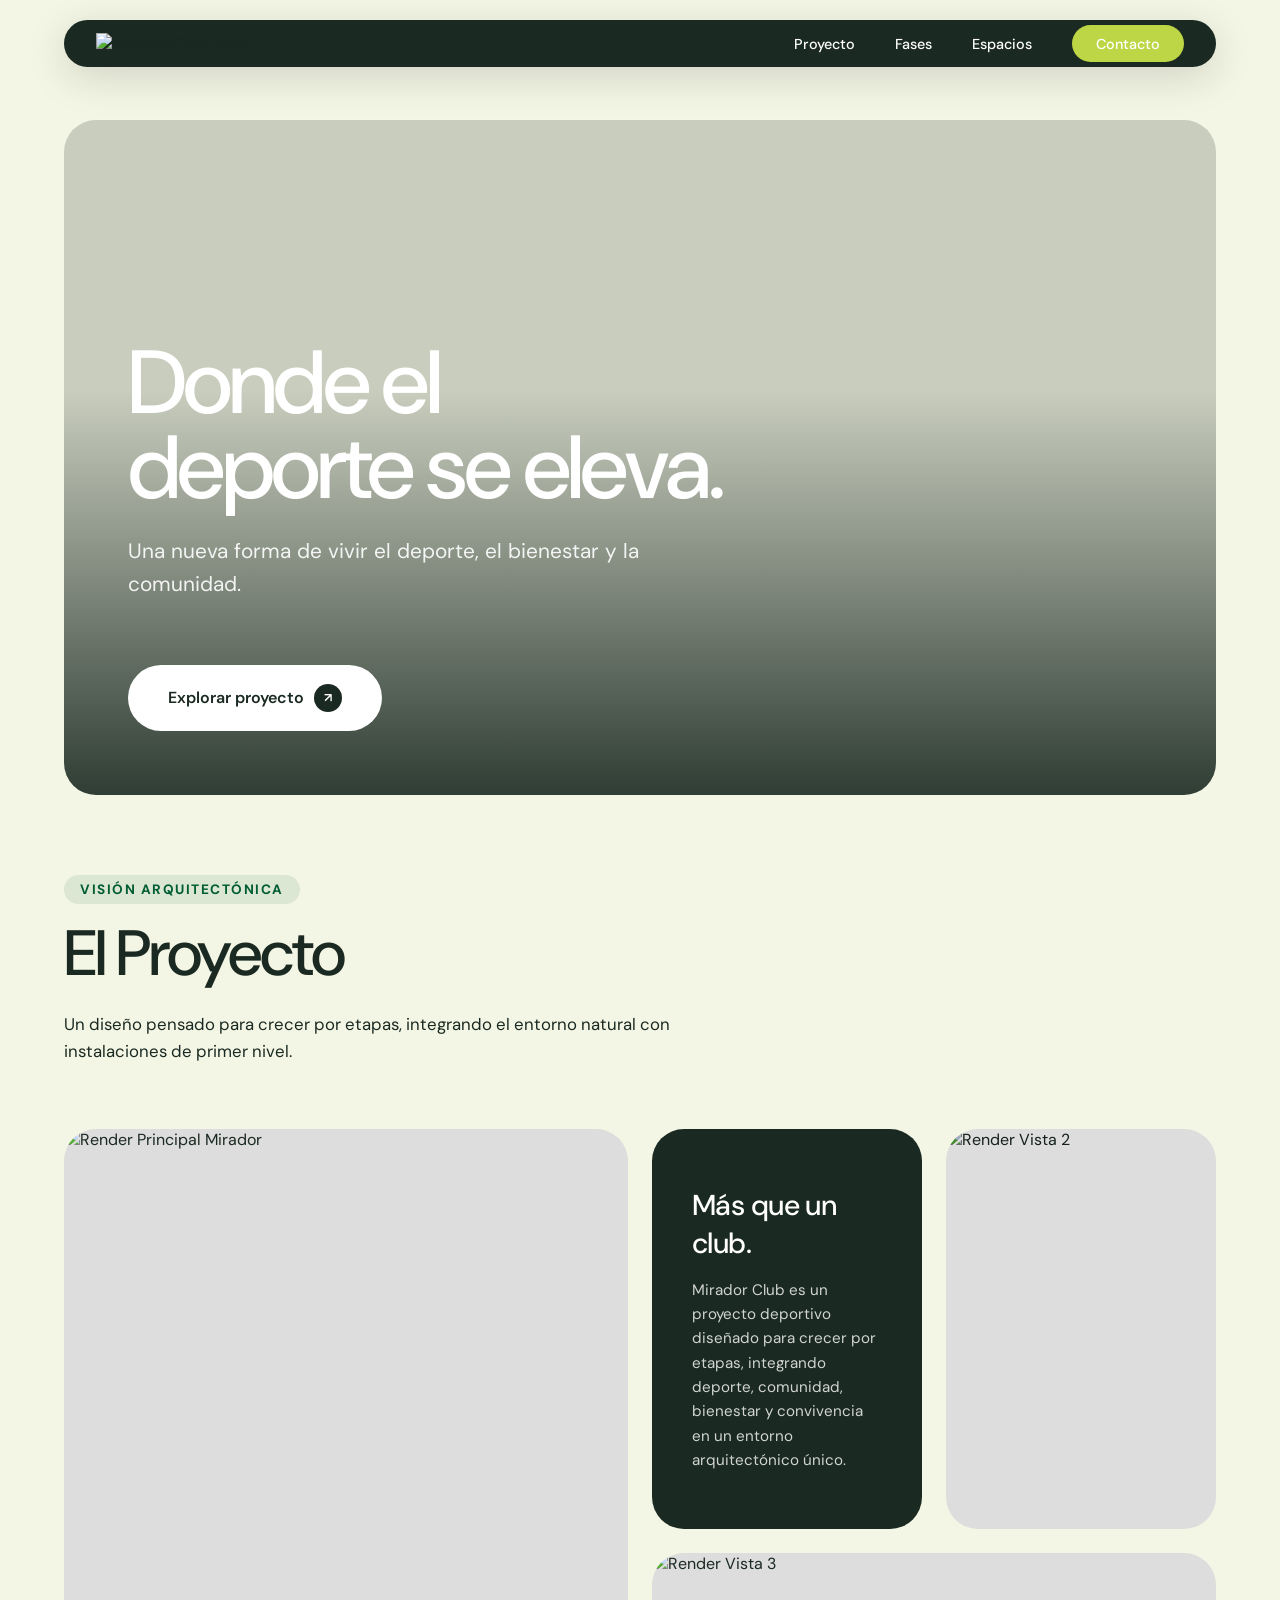
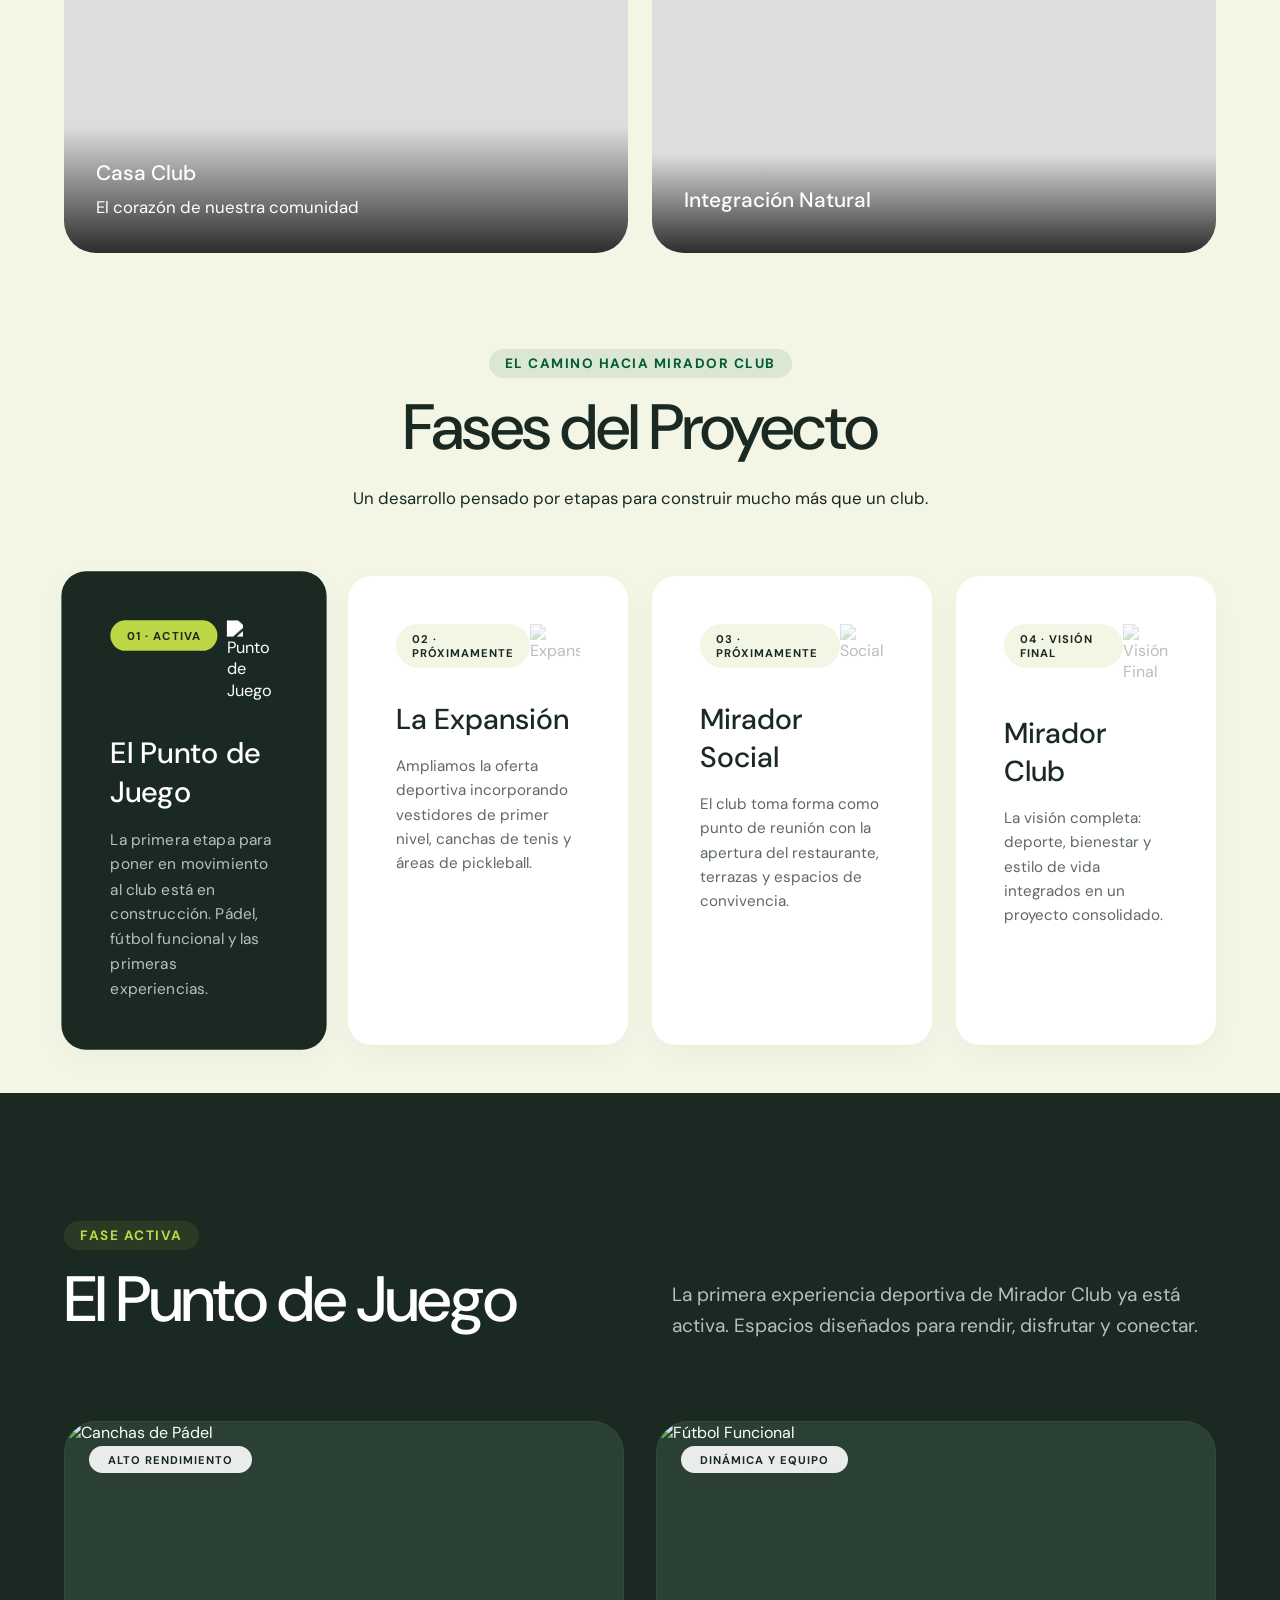
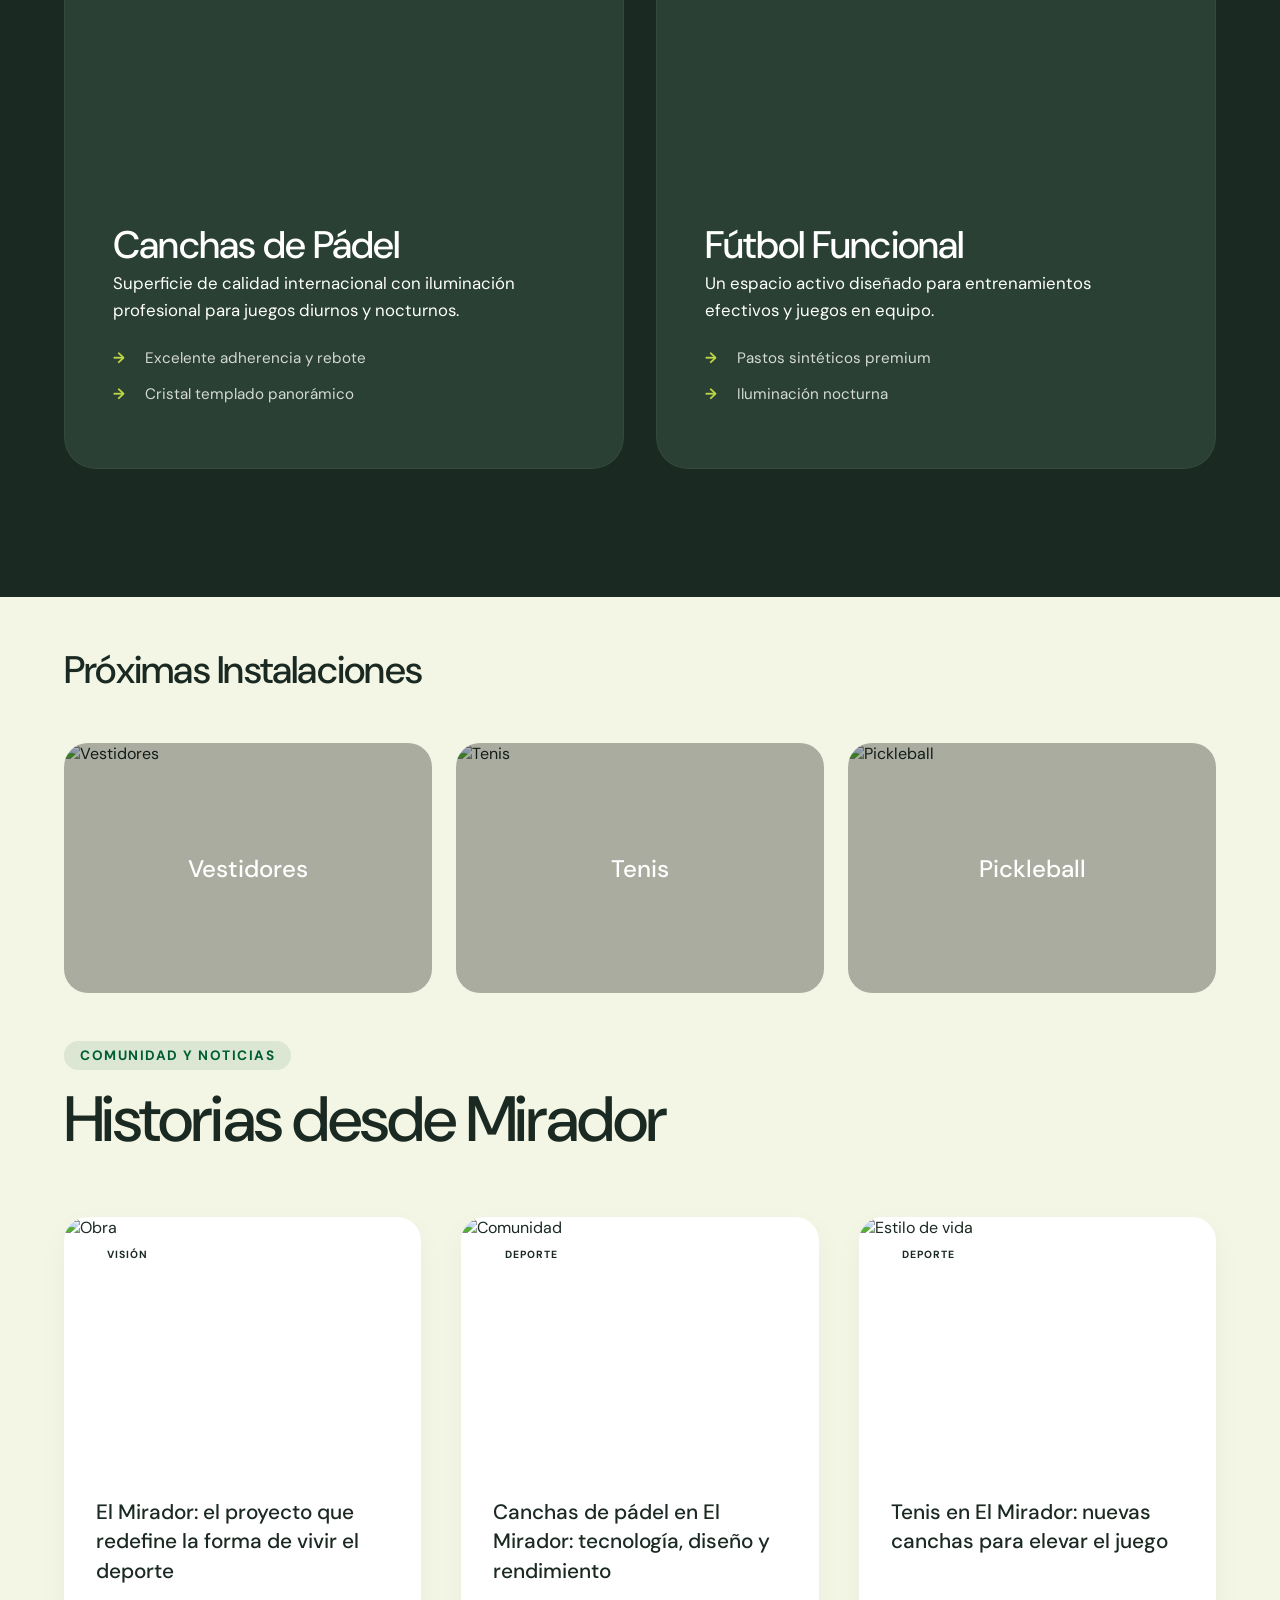
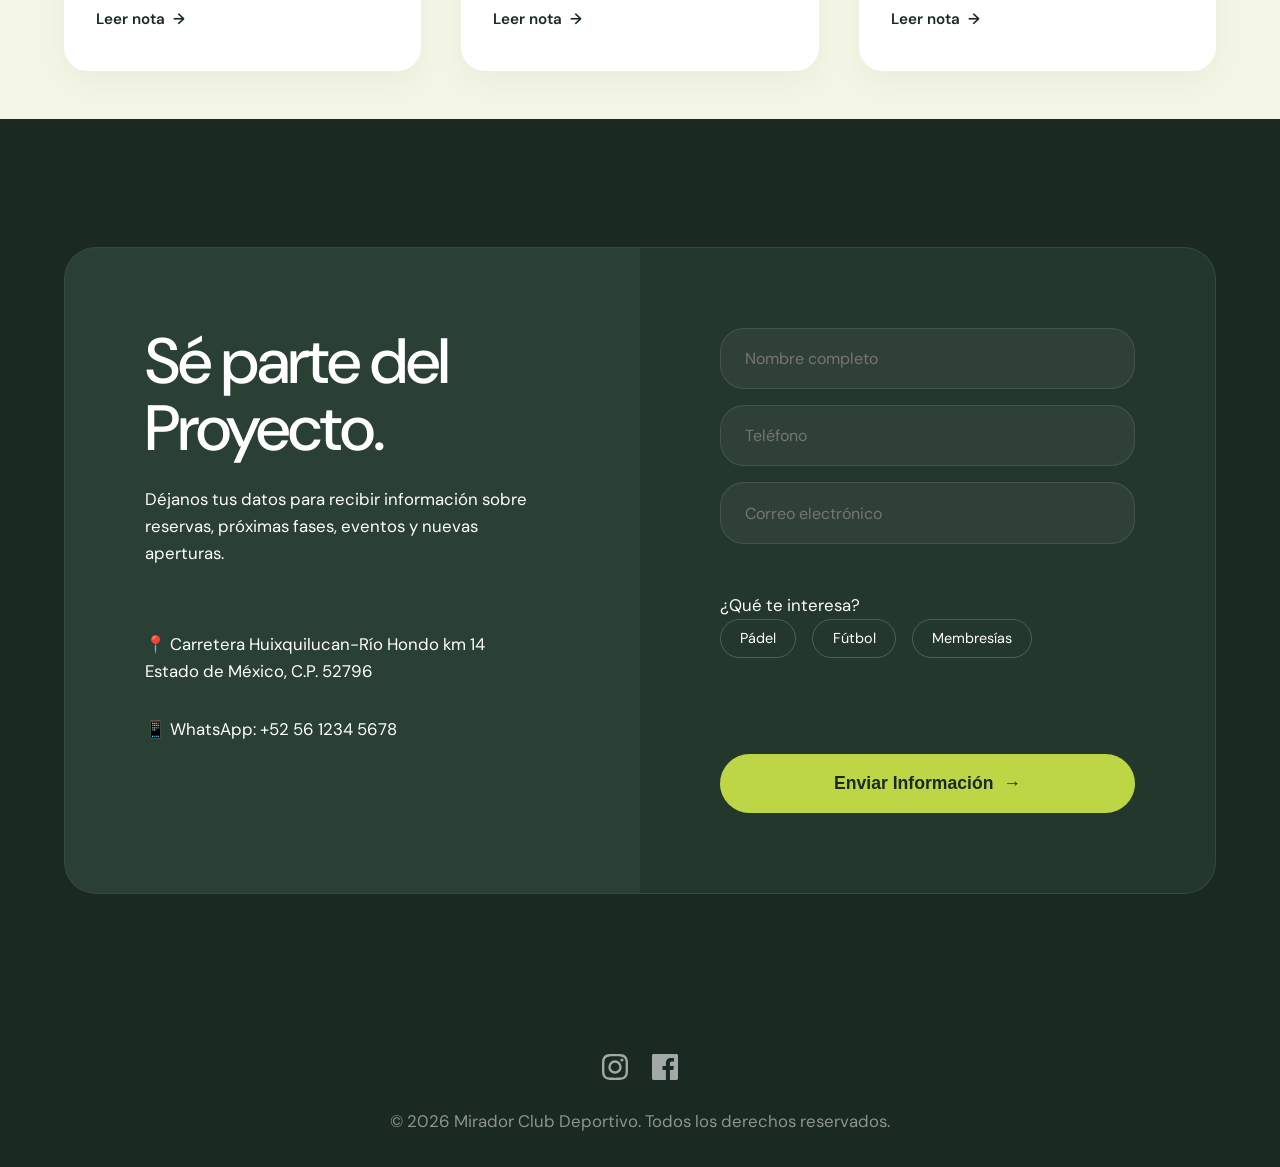
==== index.html @ bc89615e "Add files via upload" ====
<!DOCTYPE html>
<html lang="es">
<head>
    <meta charset="UTF-8">
    <meta name="viewport" content="width=device-width, initial-scale=1.0">
    <title>Mirador Club | Donde el deporte se eleva</title>
    <link rel="preconnect" href="https://fonts.googleapis.com">
    <link rel="preconnect" href="https://fonts.gstatic.com" crossorigin>
    <link href="https://fonts.googleapis.com/css2?family=DM+Sans:opsz,wght@9..40,300;9..40,400;9..40,500;9..40,700&display=swap" rel="stylesheet">
    <link rel="stylesheet" href="style.css">
    
    <style>
        .footer-socials a:hover { color: var(--musgo) !important; opacity: 1 !important; }
    </style>
</head>
<body>

<!-- Navegación Flotante Estilo Píldora -->
    <nav id="navbar" class="floating-nav">
        <div class="nav-container">
            <div class="logo">
                <a href="index.html"><img src="assets/logo-mirador.-.png" alt="Mirador Club Logo"></a>
            </div>
            
            <!-- Botón Hamburguesa (Nuevo) -->
            <button class="hamburger" id="hamburger-menu" aria-label="Abrir menú">
                <span></span>
                <span></span>
                <span></span>
            </button>
            
            <ul class="nav-links" id="nav-links-menu">
                <li><a href="#el-proyecto">Proyecto</a></li>
                <li><a href="#timeline">Fases</a></li>
                <li><a href="#fase-uno">Espacios</a></li>
                <li><a href="#contacto" class="btn-nav">Contacto</a></li>
            </ul>
        </div>
    </nav>

    <!-- Hero Boxed -->
    <header class="hero-boxed" id="home">
        <div class="hero-inner reveal">
            <div class="hero-bg"></div>
            <div class="hero-content">
                <div class="hero-text">
                    <h1>Donde el<br>deporte se eleva.</h1>
                    <p>Una nueva forma de vivir el deporte, el bienestar y la comunidad.</p>
                    <a href="#el-proyecto" class="btn btn-pill-white mt-2">Explorar proyecto <span class="arrow">↗</span></a>
                </div>
            </div>
        </div>
    </header>

    <!-- El Proyecto (Bento Grid) -->
    <section id="el-proyecto" class="section-light bento-section">
        <div class="container reveal">
            <div class="section-header">
                <span class="eyebrow">Visión Arquitectónica</span>
                <h2>El Proyecto</h2>
                <p>Un diseño pensado para crecer por etapas, integrando el entorno natural con instalaciones de primer nivel.</p>
            </div>
            
            <div class="bento-grid-renders">
                <div class="bento-item render-large">
                    <img src="assets/banner-mirador-club-proyecto.png" alt="Render Principal Mirador">
                    <div class="bento-overlay">
                        <h4>Casa Club</h4>
                        <p>El corazón de nuestra comunidad</p>
                    </div>
                </div>
                <div class="bento-item render-small bg-obsidiana">
                    <div class="bento-text-only">
                        <h3>Más que un club.</h3>
                        <p>Mirador Club es un proyecto deportivo diseñado para crecer por etapas, integrando deporte, comunidad, bienestar y convivencia en un entorno arquitectónico único.</p>
                    </div>
                </div>
                <div class="bento-item render-small">
                    <img src="assets/4.png" alt="Render Vista 2" style="filter: brightness(0.8);">
                </div>
                <div class="bento-item render-wide">
                    <img src="assets/13.png" alt="Render Vista 3">
                    <div class="bento-overlay">
                        <h4>Integración Natural</h4>
                    </div>
                </div>
            </div>
        </div>
    </section>

    <!-- Atributos -->
    <!--section id="intro" class="section-dark bento-features">
        <div class="container reveal">
            <div class="features-bento-grid">
                <div class="feature-box">
                    <div class="icon-wrap"><img src="assets/deporte-icon-mirador.png" alt="Deporte"></div>
                    <div>
                        <h4>Deporte</h4>
                        <p>Espacios para entrenar, competir y disfrutar al máximo.</p>
                    </div>
                </div>
                <div class="feature-box bg-musgo">
                    <div class="icon-wrap"><img src="assets/comunidad-icon-mirador.png" alt="Comunidad"></div>
                    <div>
                        <h4 style="color: var(--obsidiana);">Comunidad</h4>
                        <p style="color: var(--follaje);">Un lugar para conectar, compartir y crecer juntos.</p>
                    </div>
                </div>
                <div class="feature-box">
                    <div class="icon-wrap"><img src="assets/wellness-icon-mirador.png" alt="Bienestar"></div>
                    <div>
                        <h4>Bienestar</h4>
                        <p>Ambientes que promueven el equilibrio cuerpo y mente.</p>
                    </div>
                </div>
            </div>
        </div>
    </section-->

    <!-- Fases del Proyecto (Timeline) -->
    <section id="timeline" class="section-light">
        <div class="container reveal">
            <div class="section-header text-center" style="margin: 0 auto 4rem;">
                <span class="eyebrow">El Camino hacia Mirador Club</span>
                <h2>Fases del Proyecto</h2>
                <p>Un desarrollo pensado por etapas para construir mucho más que un club.</p>
            </div>

            <div class="modern-timeline">
                <div class="timeline-card active">
                    <div class="card-header">
                        <span class="tag active-tag">01 · ACTIVA</span>
                        <img src="assets/punto-de-juego-icon.png" class="icon-timeline" alt="Punto de Juego">
                    </div>
                    <h4>El Punto de Juego</h4>
                    <p>La primera etapa para poner en movimiento al club está en construcción. Pádel, fútbol funcional y las primeras experiencias.</p>
                </div>
                
                <div class="timeline-card">
                    <div class="card-header">
                        <span class="tag">02 · PRÓXIMAMENTE</span>
                        <img src="assets/expansion-icon.png" class="icon-timeline" alt="Expansión">
                    </div>
                    <h4>La Expansión</h4>
                    <p>Ampliamos la oferta deportiva incorporando vestidores de primer nivel, canchas de tenis y áreas de pickleball.</p>
                </div>

                <div class="timeline-card">
                    <div class="card-header">
                        <span class="tag">03 · PRÓXIMAMENTE</span>
                        <img src="assets/social-icon.png" class="icon-timeline" alt="Social">
                    </div>
                    <h4>Mirador Social</h4>
                    <p>El club toma forma como punto de reunión con la apertura del restaurante, terrazas y espacios de convivencia.</p>
                </div>
                
                <div class="timeline-card">
                    <div class="card-header">
                        <span class="tag">04 · VISIÓN FINAL</span>
                        <img src="assets/mirador-icon.png" class="icon-timeline" alt="Visión Final">
                    </div>
                    <h4>Mirador Club</h4>
                    <p>La visión completa: deporte, bienestar y estilo de vida integrados en un proyecto consolidado.</p>
                </div>
            </div>
        </div>
    </section>

    <!-- Fase Uno -->
    <section id="fase-uno" class="section-dark spaces-section">
        <div class="container reveal">
            <div class="section-header split-header">
                <div>
                    <span class="eyebrow text-musgo">Fase Activa</span>
                    <h2>El Punto de Juego</h2>
                </div>
                <p class="header-desc">La primera experiencia deportiva de Mirador Club ya está activa. Espacios diseñados para rendir, disfrutar y conectar.</p>
            </div>

            <div class="bento-spaces-grid">
                <div class="space-card">
                    <div class="space-img">
                        <span class="pill-badge">ALTO RENDIMIENTO</span>
                        <img src="assets/padel-foto.png" alt="Canchas de Pádel">
                    </div>
                    <div class="space-content">
                        <h3>Canchas de Pádel</h3>
                        <p>Superficie de calidad internacional con iluminación profesional para juegos diurnos y nocturnos.</p>
                        <ul class="modern-list">
                            <li>Excelente adherencia y rebote</li>
                            <li>Cristal templado panorámico</li>
                        </ul>
                    </div>
                </div>

                <div class="space-card">
                    <div class="space-img">
                        <span class="pill-badge">DINÁMICA Y EQUIPO</span>
                        <img src="assets/futbol-foto.png" alt="Fútbol Funcional">
                    </div>
                    <div class="space-content">
                        <h3>Fútbol Funcional</h3>
                        <p>Un espacio activo diseñado para entrenamientos efectivos y juegos en equipo.</p>
                        <ul class="modern-list">
                            <li>Pastos sintéticos premium</li>
                            <li>Iluminación nocturna</li>
                        </ul>
                    </div>
                </div>
            </div>
        </div>
    </section>

    <!-- Lo que viene -->
    <section class="section-light upcoming-modern">
        <div class="container reveal">
            <h3 class="mb-4">Próximas Instalaciones</h3>
            <div class="upcoming-grid">
                <div class="upcoming-item">
                    <img src="assets/vestidores-mirador.png" alt="Vestidores">
                    <div class="upcoming-label">Vestidores</div>
                </div>
                <div class="upcoming-item">
                    <img src="assets/tenis-mirador.png" alt="Tenis">
                    <div class="upcoming-label">Tenis</div>
                </div>
                <div class="upcoming-item">
                    <img src="assets/pickleball-mirador.png" alt="Pickleball">
                    <div class="upcoming-label">Pickleball</div>
                </div>
            </div>
        </div>
    </section>
    
    <!-- Blog Moderno -->
    <section id="blog" class="section-light" style="padding-top: 0;">
        <div class="container reveal">
            <div class="section-header">
                <span class="eyebrow">Comunidad y Noticias</span>
                <h2>Historias desde Mirador</h2>
            </div>
            
            <div class="modern-blog-grid">
                <article class="blog-card-modern">
                    <div class="blog-img-wrap">
                        <span class="blog-pill">Visión</span>
                        <img src="assets/mirador-video-wrap.png" alt="Obra">
                    </div>
                    <div class="blog-content-modern">
                        <h4>El Mirador: el proyecto que redefine la forma de vivir el deporte</h4>
                        <a href="articulo-proyecto.html" class="btn-link-modern">Leer nota <span class="arrow">→</span></a>
                    </div>
                </article>
                
                <article class="blog-card-modern">
                    <div class="blog-img-wrap">
                        <span class="blog-pill">Deporte</span>
                        <img src="assets/mirador-articulo-padel.png" alt="Comunidad">
                    </div>
                    <div class="blog-content-modern">
                        <h4>Canchas de pádel en El Mirador: tecnología, diseño y rendimiento</h4>
                        <a href="articulo-padel.html" class="btn-link-modern">Leer nota <span class="arrow">→</span></a>
                    </div>
                </article>
                
                <article class="blog-card-modern">
                    <div class="blog-img-wrap">
                        <span class="blog-pill">Deporte</span>
                        <img src="assets/mirador-articulo-tenis.png" alt="Estilo de vida">
                    </div>
                    <div class="blog-content-modern">
                        <h4>Tenis en El Mirador: nuevas canchas para elevar el juego</h4>
                        <a href="articulo-tenis.html" class="btn-link-modern">Leer nota <span class="arrow">→</span></a>
                    </div>
                </article>
            </div>
        </div>
    </section>

    <!-- Contacto con Formulario PHP -->
    <section id="contacto" class="section-dark">
        <div class="container reveal">
            <div class="contact-bento">
                <div class="contact-info">
                    <h2>Sé parte del<br>Proyecto.</h2>
                    <p>Déjanos tus datos para recibir información sobre reservas, próximas fases, eventos y nuevas aperturas.</p>
                    <div class="contact-details mt-4">
                        <p>📍 Carretera Huixquilucan-Río Hondo km 14<br>Estado de México, C.P. 52796</p>
                        <p class="mt-2">📱 WhatsApp: +52 56 1234 5678</p>
                    </div>
                </div>
                <div class="contact-form-wrap">
                    <!-- ATENCIÓN: El formulario ahora apunta por AJAX, pero tiene los tags 'name' -->
                    <form id="leadForm" class="modern-form">
                        <input type="text" name="nombre" placeholder="Nombre completo" required>
                        <input type="tel" name="telefono" placeholder="Teléfono" required>
                        <input type="email" name="correo" placeholder="Correo electrónico" required>
                        
                        <p class="form-label mt-2">¿Qué te interesa?</p>
                        <div class="checkbox-group-modern">
                            <label class="custom-check">
                                <input type="checkbox" name="intereses[]" value="Pádel">
                                <span>Pádel</span>
                            </label>
                            <label class="custom-check">
                                <input type="checkbox" name="intereses[]" value="Fútbol">
                                <span>Fútbol</span>
                            </label>
                            <label class="custom-check">
                                <input type="checkbox" name="intereses[]" value="Membresías">
                                <span>Membresías</span>
                            </label>
                        </div>
                        
                        <button type="submit" class="btn-pill-musgo mt-4">Enviar Información <span class="arrow">→</span></button>
                    </form>
                </div>
            </div>
        </div>
    </section>

    <!-- Footer con Redes Sociales -->
    <footer class="modern-footer">
        <div class="footer-socials" style="margin-bottom: 1.5rem; display: flex; justify-content: center; gap: 1.5rem;">
            <!-- Instagram -->
            <a href="https://www.instagram.com/miradorclub/" target="_blank" style="color: rgba(255,255,255,0.6); transition: all 0.3s;">
                <svg width="26" height="26" fill="currentColor" viewBox="0 0 24 24"><path d="M12 2.163c3.204 0 3.584.012 4.85.07 3.252.148 4.771 1.691 4.919 4.919.058 1.265.069 1.645.069 4.849 0 3.205-.012 3.584-.069 4.849-.149 3.225-1.664 4.771-4.919 4.919-1.266.058-1.644.07-4.85.07-3.204 0-3.584-.012-4.849-.07-3.26-.149-4.771-1.699-4.919-4.92-.058-1.265-.07-1.644-.07-4.849 0-3.204.013-3.583.07-4.849.149-3.227 1.664-4.771 4.919-4.919 1.266-.057 1.645-.069 4.849-.069zM12 0C8.741 0 8.333.014 7.053.072 2.695.272.273 2.69.073 7.052.014 8.333 0 8.741 0 12c0 3.259.014 3.668.072 4.948.2 4.358 2.618 6.78 6.98 6.98C8.333 23.986 8.741 24 12 24c3.259 0 3.668-.014 4.948-.072 4.354-.2 6.782-2.618 6.979-6.98.059-1.28.073-1.689.073-4.948 0-3.259-.014-3.667-.072-4.947-.196-4.354-2.617-6.78-6.979-6.98C15.668.014 15.259 0 12 0zm0 5.838a6.162 6.162 0 100 12.324 6.162 6.162 0 000-12.324zM12 16a4 4 0 110-8 4 4 0 010 8zm6.406-11.845a1.44 1.44 0 100 2.881 1.44 1.44 0 000-2.881z"/></svg>
            </a>
            <!-- Facebook -->
            <a href="https://www.facebook.com/miradorclubmx" target="_blank" style="color: rgba(255,255,255,0.6); transition: all 0.3s;">
                <svg width="26" height="26" fill="currentColor" viewBox="0 0 24 24"><path d="M22.675 0H1.325C.593 0 0 .593 0 1.325v21.351C0 23.407.593 24 1.325 24H12.82v-9.294H9.692v-3.622h3.128V8.413c0-3.1 1.893-4.788 4.659-4.788 1.325 0 2.463.099 2.795.143v3.24l-1.918.001c-1.504 0-1.795.715-1.795 1.763v2.313h3.587l-.467 3.622h-3.12V24h6.116c.73 0 1.323-.593 1.323-1.325V1.325C24 .593 23.407 0 22.675 0z"/></svg>
            </a>
        </div>
        <p>© 2026 Mirador Club Deportivo. Todos los derechos reservados.</p>
    </footer>

    <script src="script.js"></script>
</body>
</html>
---- style.css ----
/* --- Variables de Marca Modernizadas --- */
:root {
    --obsidiana: #1a2921; /* Ligeramente más profundo */
    --obsidiana-light: #2a4034;
    --clorofila: #005D33;
    --follaje: #004b29;
    --musgo: #BDD646;
    --niebla: #F4F6E5;
    --white: #FFFFFF;
    
    --font-main: 'DM Sans', 'freight-sans-pro', sans-serif;
    --transition-slow: all 0.4s cubic-bezier(0.16, 1, 0.3, 1);
    
    /* Radios para el estilo Bento / Apple */
    --radius-lg: 32px;
    --radius-md: 24px;
    --radius-sm: 16px;
    --radius-pill: 100px;
}

* {
    margin: 0; padding: 0; box-sizing: border-box;
}

body {
    font-family: var(--font-main);
    color: var(--obsidiana);
    background-color: var(--niebla);
    -webkit-font-smoothing: antialiased;
    overflow-x: hidden;
}

.container { max-width: 1400px; margin: 0 auto; padding: 0 5%; }

/* --- Tipografía --- */
h1 { font-size: clamp(3rem, 7vw, 6rem); line-height: 0.95; letter-spacing: -0.04em; font-weight: 500; }
h2 { font-size: clamp(2.5rem, 5vw, 4rem); line-height: 1.05; letter-spacing: -0.03em; font-weight: 500; margin-bottom: 1.5rem; }
h3 { font-size: clamp(1.8rem, 3vw, 2.5rem); font-weight: 500; letter-spacing: -0.02em; }
h4 { font-size: 1.3rem; font-weight: 500; margin-bottom: 0.5rem; }
p { line-height: 1.6; font-weight: 400; font-size: 1.05rem; }

a { text-decoration: none; color: inherit; }
.mt-2 { margin-top: 2rem; } .mt-4 { margin-top: 4rem; } .mb-4 { margin-bottom: 3rem; }
.text-center { text-align: center; }

.eyebrow { 
    display: inline-block; font-size: 0.85rem; font-weight: 700; 
    text-transform: uppercase; letter-spacing: 1.5px; 
    color: var(--clorofila); margin-bottom: 1rem;
    background: rgba(0, 93, 51, 0.1); padding: 6px 16px; border-radius: var(--radius-pill);
}
.text-musgo { color: var(--musgo); background: rgba(189, 214, 70, 0.1); }

/* --- Navegación Flotante (Siempre Verde) --- */
.floating-nav {
    position: fixed; 
    top: 20px; 
    left: 0; 
    right: 0; 
    margin: 0 auto; 
    width: 90%; 
    max-width: 1200px; 
    z-index: 1000;
    background: var(--obsidiana); /* Siempre verde oscuro */
    border-radius: var(--radius-pill);
    padding: 0.8rem 2rem;
    box-shadow: 0 10px 40px rgba(0,0,0,0.15);
    transition: padding 0.3s ease;
}

/* Un pequeño toque: se hace ligeramente más delgadito al bajar, pero no cambia colores */
.floating-nav.scrolled {
    padding: 0.6rem 2rem;
}

.nav-container { display: flex; justify-content: space-between; align-items: center; }

/* Logo intacto siempre */
.logo img { 
    width: 140px; 
    filter: none !important; 
}

.nav-links { display: flex; gap: 2.5rem; list-style: none; align-items: center; }

/* Letras siempre blancas */
.nav-links a { 
    font-size: 0.9rem; 
    font-weight: 500; 
    transition: color 0.3s; 
    color: var(--white); 
}
.nav-links a:hover {
    color: var(--musgo);
}

/* Botón siempre verde musgo */
.btn-nav {
    background: var(--musgo) !important; 
    color: var(--obsidiana) !important; 
    padding: 0.6rem 1.5rem; 
    border-radius: var(--radius-pill);
    border: none;
    transition: all 0.3s ease;
}
.btn-nav:hover {
    background: var(--white) !important;
}

/* --- Botón Hamburguesa --- */
.hamburger {
    display: none; cursor: pointer; background: transparent; border: none; z-index: 1001;
}
/* Rayitas siempre blancas */
.hamburger span {
    display: block; width: 25px; height: 3px; margin: 5px auto;
    background-color: var(--white); 
    transition: all 0.3s ease-in-out;
}
.hamburger.active span:nth-child(1) { transform: translateY(8px) rotate(45deg); }
.hamburger.active span:nth-child(2) { opacity: 0; }
.hamburger.active span:nth-child(3) { transform: translateY(-8px) rotate(-45deg); }

/* --- RESPONSIVE HEADER --- */
@media (max-width: 768px) {
    .floating-nav { top: 10px; width: 95%; padding: 0.8rem 1.5rem; }
    .hamburger { display: block; }
    
    /* El Menú Desplegable (Estilo Tarjeta Flotante) */
    .nav-links {
        display: flex !important; 
        position: absolute; 
        top: calc(100% + 15px);
        left: 0;
        width: 100%;
        background-color: var(--obsidiana); 
        border-radius: var(--radius-md);
        flex-direction: column;
        padding: 2rem 0;
        text-align: center;
        box-shadow: 0 15px 40px rgba(0,0,0,0.2);
        
        /* Estado oculto */
        opacity: 0;
        visibility: hidden;
        transform: translateY(-10px);
        transition: all 0.3s ease;
    }
    
    /* Estado visible (Cuando tocas la hamburguesa) */
    .nav-links.active {
        opacity: 1;
        visibility: visible;
        transform: translateY(0);
    }
    
    .nav-links li { margin: 1.2rem 0; }
    .nav-links a { font-size: 1.2rem; color: var(--white); }
    .nav-links .btn-nav { 
        display: inline-block; 
        margin-top: 10px;
    }
}



.nav-container { display: flex; justify-content: space-between; align-items: center; }
.logo img { width: 140px; transition: var(--transition-slow); }
.floating-nav.scrolled .logo img { filter: none; }
.nav-links { display: flex; gap: 2.5rem; list-style: none; align-items: center; }
.nav-links a { font-size: 0.9rem; font-weight: 500; transition: color 0.3s; }
.floating-nav.scrolled .nav-links a { color: var(--white); }
.btn-nav {
    background: var(--obsidiana); color: var(--white) !important;
    padding: 0.6rem 1.5rem; border-radius: var(--radius-pill);
}
.floating-nav.scrolled .btn-nav { background: var(--musgo); color: var(--obsidiana) !important; }

/* --- Hero Boxed (Inspirado en la Ref. de Tenis) --- */
.hero-boxed { padding: 120px 5% 2rem; background-color: var(--niebla); }
.hero-inner {
    position: relative; width: 100%; min-height: 75vh;
    border-radius: var(--radius-lg);
    overflow: hidden; display: flex; align-items: flex-end; padding: 4rem;
}
.hero-bg {
    position: absolute; top: 0; left: 0; width: 100%; height: 100%;
    background: url(assets/banner-mirador-club-proyecto.gif) center/cover;
    z-index: 1; transform: scale(1.05); transition: transform 10s ease-out;
}
.hero-inner:hover .hero-bg { transform: scale(1); }
.hero-inner::after {
    content: ''; position: absolute; inset: 0;
    background: linear-gradient(to top, rgba(26,41,33,0.9) 0%, rgba(26,41,33,0.2) 60%);
    z-index: 2;
}
.hero-content { position: relative; z-index: 3; color: var(--white); max-width: 800px; }
.hero-content p { font-size: 1.3rem; opacity: 0.9; margin: 1.5rem 0 2rem; max-width: 600px; }

/* Botones */
.btn-pill-white {
    display: inline-flex; align-items: center; gap: 10px;
    background: var(--white); color: var(--obsidiana);
    padding: 1.2rem 2.5rem; border-radius: var(--radius-pill);
    font-weight: 600; font-size: 1rem; transition: var(--transition-slow);
}
.btn-pill-white:hover { background: var(--musgo); transform: translateY(-3px); }
.btn-pill-white .arrow { background: var(--obsidiana); color: var(--white); border-radius: 50%; width: 28px; height: 28px; display: inline-flex; align-items: center; justify-content: center; font-size: 0.8rem; }

.btn-pill-musgo {
    display: inline-flex; align-items: center; justify-content: center; gap: 10px; width: 100%;
    background: var(--musgo); color: var(--obsidiana);
    padding: 1.2rem; border-radius: var(--radius-pill); border: none;
    font-weight: 600; font-size: 1.1rem; cursor: pointer; transition: var(--transition-slow);
}
.btn-pill-musgo:hover { background: var(--white); }

/* --- Secciones Generales --- */
.section-light { background-color: var(--niebla); padding: 3rem 0; }
.section-dark { background-color: var(--obsidiana); color: var(--white); padding: 8rem 0; }
.section-header { max-width: 700px; margin-bottom: 4rem; }
.split-header { display: grid; grid-template-columns: 1fr 1fr; gap: 4rem; max-width: 100%; align-items: end; }
.split-header .header-desc { font-size: 1.2rem; color: rgba(255,255,255,0.7); margin-bottom: 1rem; }

/* --- EL PROYECTO (Bento Grid Renders) --- */
.bento-grid-renders {
    display: grid;
    grid-template-columns: repeat(4, 1fr);
    grid-template-rows: 400px 300px;
    gap: 1.5rem;
}
.bento-item {
    position: relative; border-radius: var(--radius-lg);
    overflow: hidden; background: #ddd;
}
.bento-item img { width: 100%; height: 100%; object-fit: cover; transition: transform 0.6s ease; }
.bento-item:hover img { transform: scale(1.03); }
.bento-overlay {
    position: absolute; bottom: 0; left: 0; width: 100%; padding: 2rem;
    background: linear-gradient(to top, rgba(0,0,0,0.8), transparent);
    color: var(--white);
}
.render-large { grid-column: span 2; grid-row: span 2; }
.render-small { grid-column: span 1; grid-row: span 1; }
.render-wide { grid-column: span 2; grid-row: span 1; }
.bg-obsidiana { background: var(--obsidiana); color: var(--white); display: flex; align-items: center; padding: 2.5rem; }
.bento-text-only h3 { margin-bottom: 1rem; font-size: 1.8rem; }
.bento-text-only p { font-size: 0.95rem; opacity: 0.8; }

/* --- INTRO FEATURES (Estilo Referencia 3 Wellness) --- */
.features-bento-grid {
    display: grid; grid-template-columns: repeat(3, 1fr); gap: 1.5rem;
}
.feature-box {
    background: var(--obsidiana-light); border-radius: var(--radius-md);
    padding: 3rem; display: flex; flex-direction: column; gap: 2rem;
    border: 1px solid rgba(255,255,255,0.05); transition: var(--transition-slow);
}
.feature-box:hover { transform: translateY(-5px); }
.feature-box p { color: rgba(255,255,255,0.7); font-size: 0.95rem; }
.feature-box .icon-wrap img { width: 120px; filter: none; }
.feature-box.bg-musgo { background: var(--musgo); color: var(--obsidiana); }
.feature-box.bg-musgo .icon-wrap img { filter: brightness(0) invert(1); }

/* --- TIMELINE (Modern Cards) --- */
/* --- CORRECCIÓN TIMELINE (Para 4 fases) --- */
.modern-timeline { 
    display: grid; 
    grid-template-columns: repeat(4, 1fr); 
    gap: 1.5rem; 
}
.timeline-card {
    background: var(--white); padding: 3rem; border-radius: var(--radius-md);
    box-shadow: 0 10px 30px rgba(0,0,0,0.03); transition: var(--transition-slow);
}
.timeline-card.active { background: var(--obsidiana); color: var(--white); transform: scale(1.02); }
.card-header { display: flex; justify-content: space-between; align-items: flex-start; margin-bottom: 2rem; }
.tag { font-size: 0.7rem; font-weight: 700; padding: 0.5rem 1rem; border-radius: var(--radius-pill); background: var(--niebla); color: var(--obsidiana); letter-spacing: 1px; }
.active-tag { background: var(--musgo); }
.icon-timeline { width: 50px; opacity: 0.3; }
.timeline-card.active .icon-timeline { opacity: 1; filter: brightness(0) invert(1); }
.timeline-card h4 { font-size: 1.8rem; margin-bottom: 1rem; }
.timeline-card p { font-size: 0.95rem; opacity: 0.7; }

/* --- FASE UNO ESPACIOS --- */
.bento-spaces-grid { display: grid; grid-template-columns: 1fr 1fr; gap: 2rem; }
.space-card {
    background: var(--obsidiana-light); border-radius: var(--radius-lg);
    overflow: hidden; border: 1px solid rgba(255,255,255,0.05);
}
.space-img { position: relative; height: 350px; }
.space-img img { width: 100%; height: 100%; object-fit: cover; }
.pill-badge {
    position: absolute; top: 1.5rem; left: 1.5rem; z-index: 2;
    background: rgba(255,255,255,0.9); color: var(--obsidiana);
    padding: 0.4rem 1.2rem; border-radius: var(--radius-pill);
    font-size: 0.7rem; font-weight: 700; letter-spacing: 1px;
}
.space-content { padding: 3rem; }
.modern-list { list-style: none; margin-top: 1.5rem; }
.modern-list li {
    position: relative; padding-left: 2rem; margin-bottom: 1rem;
    color: rgba(255,255,255,0.8); font-size: 0.95rem;
}
.modern-list li::before {
    content: '→'; position: absolute; left: 0; color: var(--musgo); font-weight: bold;
}

/* --- LO QUE VIENE --- */
.upcoming-grid { display: grid; grid-template-columns: repeat(3, 1fr); gap: 1.5rem; }
.upcoming-item {
    position: relative; height: 250px; border-radius: var(--radius-md); overflow: hidden;
}
.upcoming-item img { width: 100%; height: 100%; object-fit: cover; }
.upcoming-label {
    position: absolute; inset: 0; background: rgba(0,0,0,0.3);
    display: flex; align-items: center; justify-content: center;
    color: var(--white); font-size: 1.5rem; font-weight: 500;
}

/* --- CONTACTO BENTO --- */
.contact-bento {
    display: grid; grid-template-columns: 1fr 1fr; background: var(--obsidiana-light);
    border-radius: var(--radius-lg); overflow: hidden; border: 1px solid rgba(255,255,255,0.05);
}
.contact-info { padding: 5rem; }
.contact-form-wrap { padding: 5rem; background: rgba(0,0,0,0.15); }
.modern-form input {
    width: 100%; background: rgba(255,255,255,0.05); border: 1px solid rgba(255,255,255,0.1);
    color: var(--white); padding: 1.2rem 1.5rem; border-radius: var(--radius-md);
    font-family: inherit; font-size: 1rem; margin-bottom: 1rem; outline: none; transition: var(--transition-slow);
}
.modern-form input:focus { border-color: var(--musgo); background: rgba(255,255,255,0.1); }
.checkbox-group-modern { display: flex; gap: 1rem; flex-wrap: wrap; margin-bottom: 2rem; }
.custom-check { cursor: pointer; }
.custom-check input { display: none; }
.custom-check span {
    display: inline-block; padding: 0.6rem 1.2rem; border-radius: var(--radius-pill);
    border: 1px solid rgba(255,255,255,0.2); font-size: 0.9rem; transition: var(--transition-slow);
}
.custom-check input:checked + span { background: var(--musgo); color: var(--obsidiana); border-color: var(--musgo); }

/* --- FOOTER --- */
.modern-footer { background: var(--obsidiana); text-align: center; padding: 2rem; color: rgba(255,255,255,0.5); font-size: 0.9rem; }

/* --- ANIMACIONES --- */
.reveal { opacity: 0; transform: translateY(40px); transition: all 1s cubic-bezier(0.16, 1, 0.3, 1); }
.reveal.active { opacity: 1; transform: translateY(0); }

/* --- RESPONSIVE --- */
@media (max-width: 1024px) {
    .bento-grid-renders { grid-template-columns: 1fr 1fr; grid-template-rows: auto; }
    .render-large { grid-column: span 2; grid-row: auto; height: 400px;}
    .render-wide { grid-column: span 2; height: 300px; }
    .features-bento-grid, .modern-timeline, .upcoming-grid { grid-template-columns: 1fr; }
    .split-header { grid-template-columns: 1fr; gap: 1rem; }
    .contact-bento { grid-template-columns: 1fr; }
    .contact-info, .contact-form-wrap { padding: 3rem; }
}

@media (max-width: 768px) {
    .nav-links { display: none; }
    .hero-boxed { padding: 100px 3% 1rem; }
    .hero-inner { padding: 2.5rem 1.5rem; min-height: 60vh; }
    .bento-spaces-grid { grid-template-columns: 1fr; }
    h1 { font-size: 3.2rem; }
    h2 { font-size: 2.5rem; }

}




.modern-blog-grid { 
    display: grid; 
    grid-template-columns: repeat(3, 1fr); 
    gap: 2.5rem; 
}

.blog-card-modern {
    background: var(--white); 
    border-radius: var(--radius-md);
    overflow: hidden; 
    box-shadow: 0 10px 30px rgba(0,0,0,0.04);
    transition: var(--transition-slow);
    display: flex; 
    flex-direction: column;
}

.blog-card-modern:hover { 
    transform: translateY(-8px); 
    box-shadow: 0 20px 40px rgba(0,0,0,0.08); 
}

.blog-img-wrap { 
    position: relative; 
    height: 240px; 
    overflow: hidden;
}

.blog-img-wrap img { 
    width: 100%; 
    height: 100%; 
    object-fit: cover; 
    transition: transform 0.6s ease; 
}

.blog-card-modern:hover .blog-img-wrap img { 
    transform: scale(1.05); 
}

.blog-pill {
    position: absolute; 
    top: 1.5rem; 
    left: 1.5rem; 
    z-index: 2;
    background: rgba(255,255,255,0.9); 
    color: var(--obsidiana);
    padding: 0.4rem 1.2rem; 
    border-radius: var(--radius-pill);
    font-size: 0.65rem; 
    font-weight: 700; 
    letter-spacing: 1px; 
    text-transform: uppercase;
}

.blog-content-modern { 
    padding: 2.5rem 2rem; 
    display: flex; 
    flex-direction: column; 
    flex-grow: 1; 
}

.blog-content-modern h4 { 
    font-size: 1.3rem; 
    margin-bottom: 1.5rem; 
    line-height: 1.4; 
}

.btn-link-modern {
    margin-top: auto; 
    display: inline-flex; 
    align-items: center; 
    gap: 8px;
    font-weight: 600; 
    color: var(--obsidiana); 
    font-size: 0.95rem;
    transition: var(--transition-slow); 
    border-bottom: 2px solid transparent; 
    width: fit-content;
}

.btn-link-modern:hover { 
    color: var(--musgo); 
}

/* --- ACTUALIZACIÓN DE RESPONSIVE (Agregar al final del CSS) --- */
@media (max-width: 1024px) {
    .modern-timeline { grid-template-columns: repeat(2, 1fr); gap: 2rem; }
    .modern-blog-grid { grid-template-columns: repeat(2, 1fr); }
}

@media (max-width: 768px) {
    .modern-timeline { grid-template-columns: 1fr; }
    .modern-blog-grid { grid-template-columns: 1fr; }
}

/* --- ANIMACIONES --- */
.reveal { 
    opacity: 1; /* <-- Cambia el 0 por un 1 */
    transform: translateY(0); /* <-- Cambia 40px por 0 */
    transition: all 1s cubic-bezier(0.16, 1, 0.3, 1); 
}
.reveal.active { 
    opacity: 1; 
    transform: translateY(0); 
}
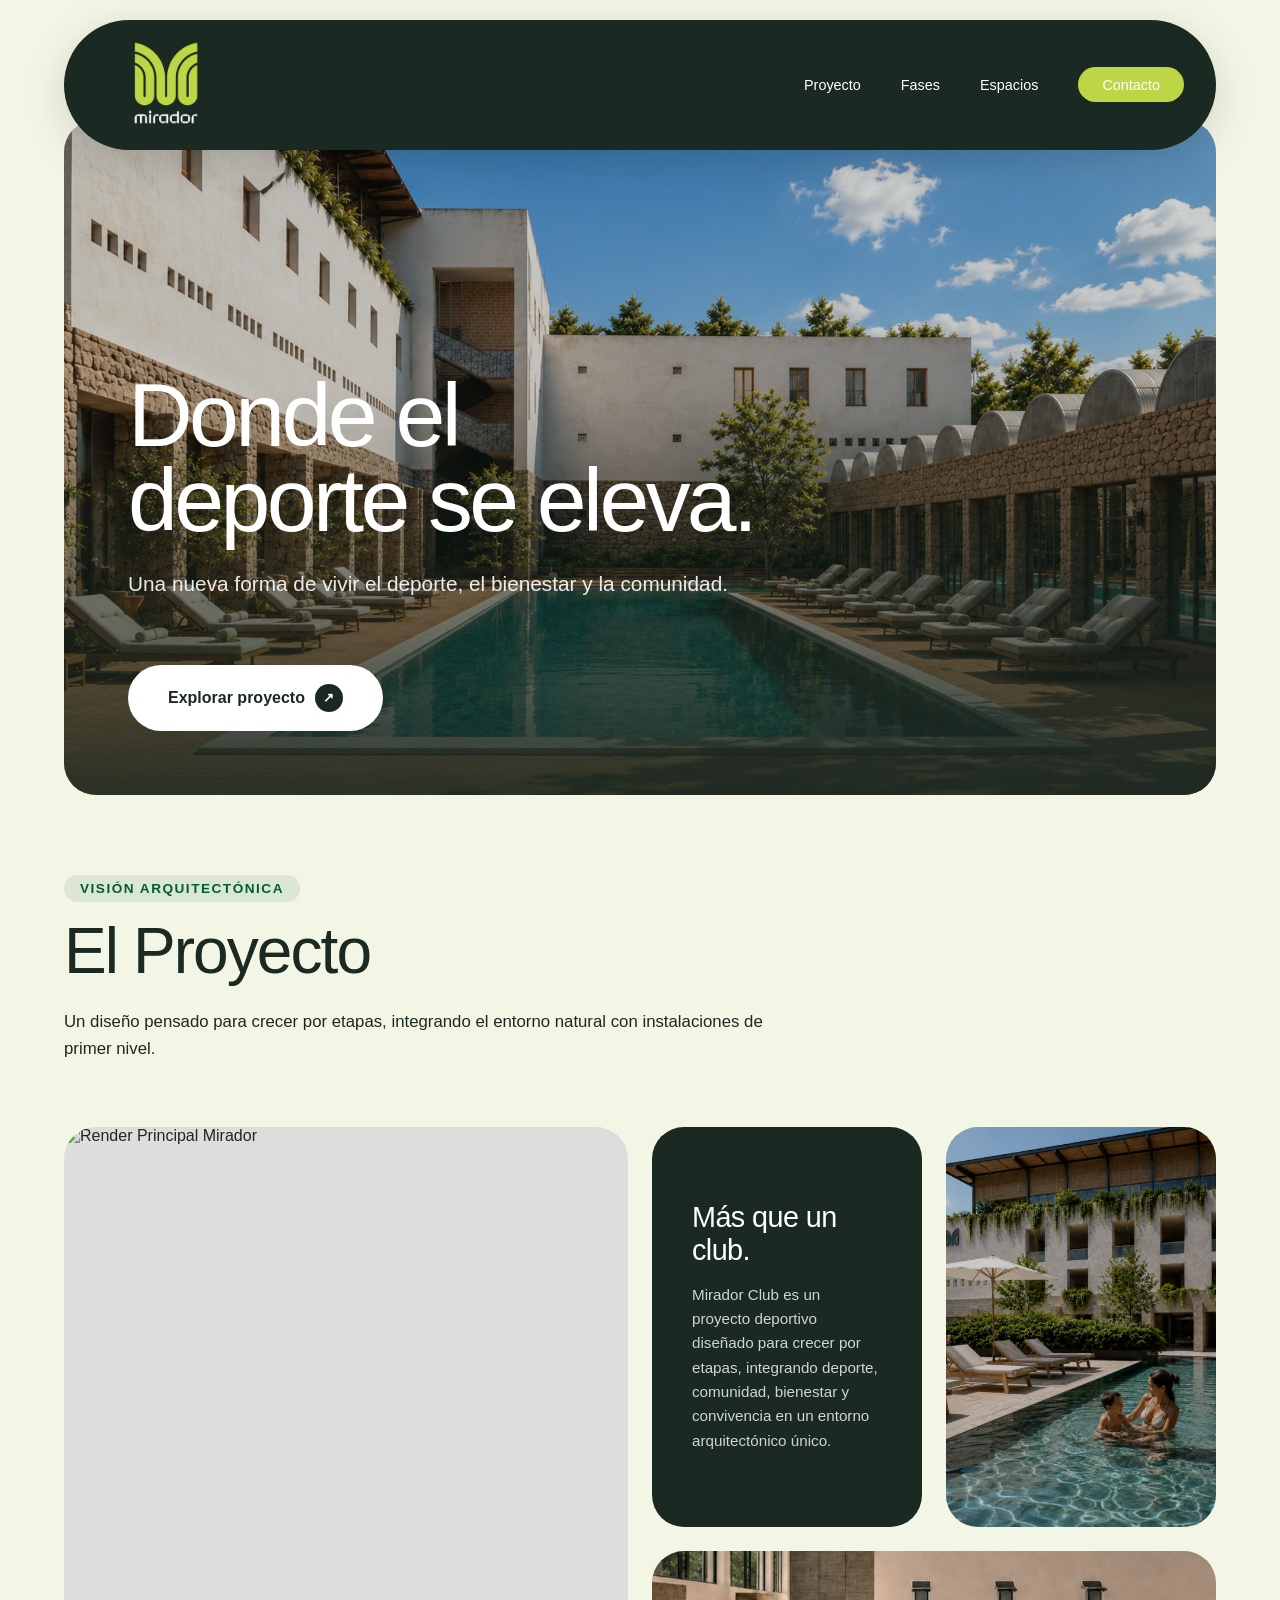
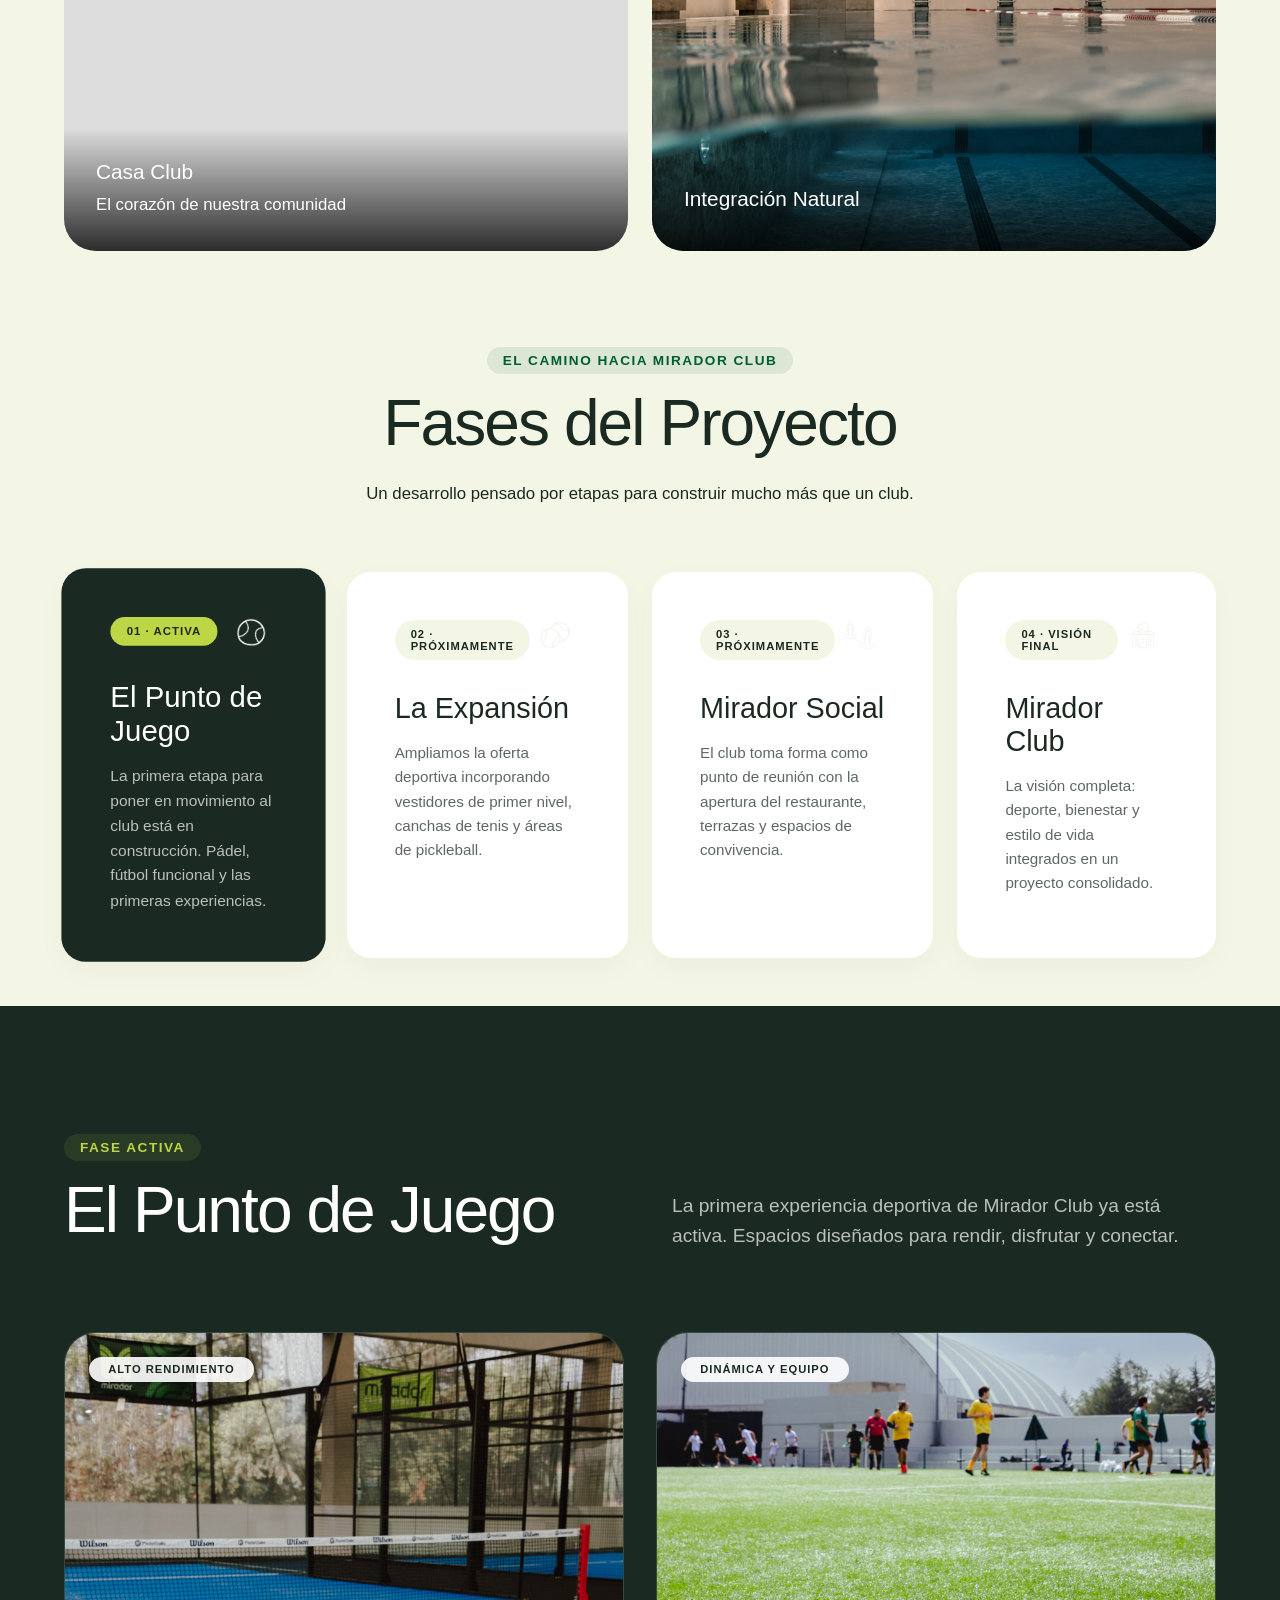
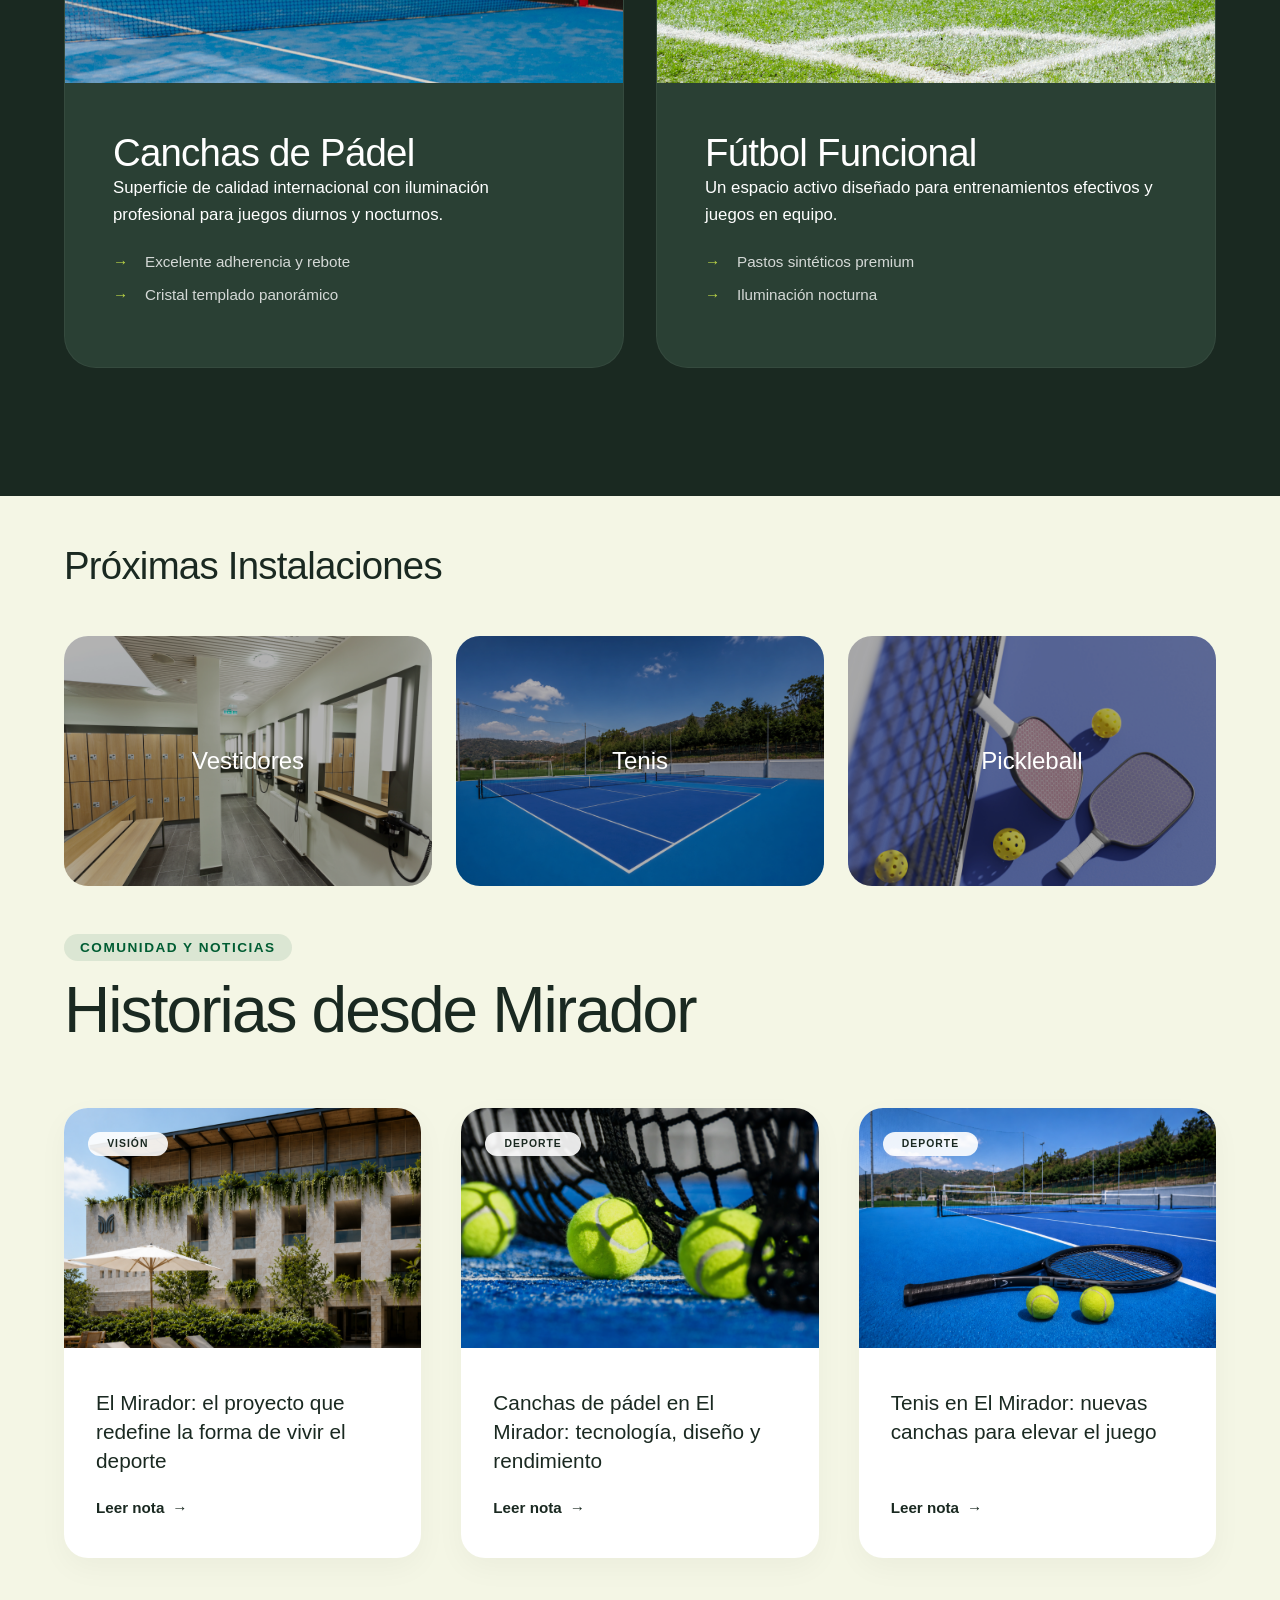
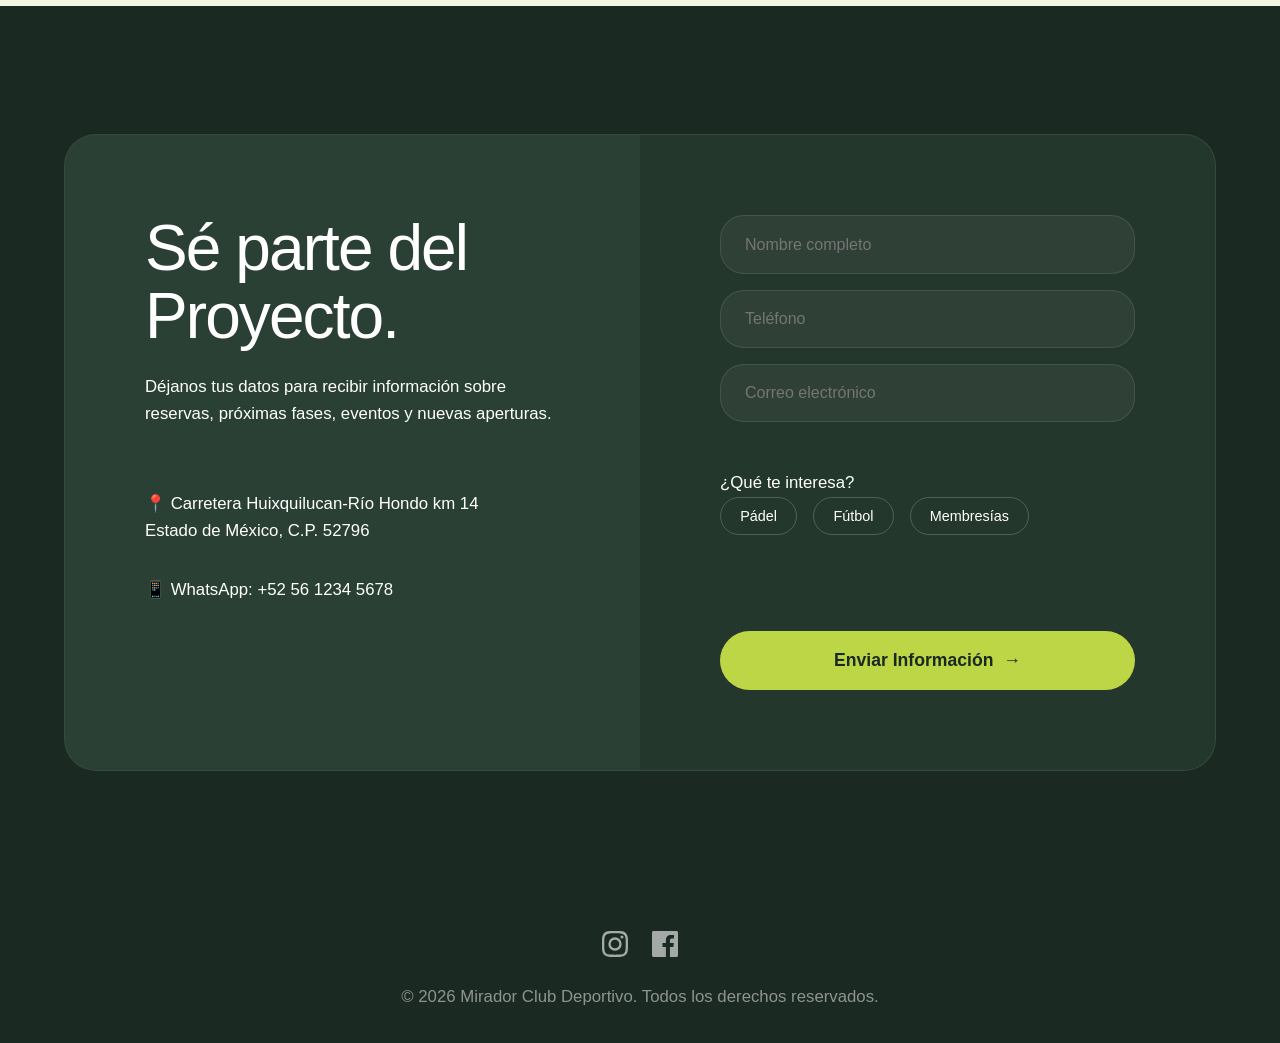
==== commit a19b74e1: "Add files via upload" ====
--- a/index.html
+++ b/index.html
@@ -4,9 +4,12 @@
     <meta charset="UTF-8">
     <meta name="viewport" content="width=device-width, initial-scale=1.0">
     <title>Mirador Club | Donde el deporte se eleva</title>
-    <link rel="preconnect" href="https://fonts.googleapis.com">
-    <link rel="preconnect" href="https://fonts.gstatic.com" crossorigin>
-    <link href="https://fonts.googleapis.com/css2?family=DM+Sans:opsz,wght@9..40,300;9..40,400;9..40,500;9..40,700&display=swap" rel="stylesheet">
+    
+    <!-- SI TIENES UN LINK EXTERNO DE TU FUENTE (ej. MyFonts o Adobe), PÉGALO AQUÍ -->
+    <!-- <link rel="stylesheet" type="text/css" href="https://fast.fonts.net/cssapi/TU-CODIGO.css"/> -->
+    
+    <!-- SI TIENES LOS ARCHIVOS LOCALES (.woff2), vincularemos un CSS extra (opcional) o lo haremos en style.css -->
+
     <link rel="stylesheet" href="style.css">
     
     <style>
--- a/style.css
+++ b/style.css
@@ -8,7 +8,8 @@
     --niebla: #F4F6E5;
     --white: #FFFFFF;
     
-    --font-main: 'DM Sans', 'freight-sans-pro', sans-serif;
+    /* ¡AQUÍ ESTÁ LA MAGIA! Esto aplicará la Freight Sans a TODO el sitio */
+    --font-main: 'Freight Sans Condensed W03', 'Freight Sans Condensed', sans-serif;
     --transition-slow: all 0.4s cubic-bezier(0.16, 1, 0.3, 1);
     
     /* Radios para el estilo Bento / Apple */
@@ -21,6 +22,48 @@
 * {
     margin: 0; padding: 0; box-sizing: border-box;
 }
+
+
+/* --- 1. IMPORTACIÓN DE FUENTES (Freight Sans Condensed W03) --- */
+
+/* Grosor Ligero (Light) */
+@font-face {
+    font-family: 'Freight Sans Condensed W03';
+    src: url('assets/fonts/FreightSansCondW03-Light.woff2') format('woff2'),
+         url('assets/fonts/FreightSansCondW03-Light.woff') format('woff');
+    font-weight: 300;
+    font-style: normal;
+}
+
+/* Grosor Regular (Book/Regular) */
+@font-face {
+    font-family: 'Freight Sans Condensed W03';
+    src: url('assets/fonts/FreightSansCondW03-Regular.woff2') format('woff2'),
+         url('assets/fonts/FreightSansCondW03-Regular.woff') format('woff');
+    font-weight: 400;
+    font-style: normal;
+}
+
+/* Grosor Medio (Medium / Semibold) */
+@font-face {
+    font-family: 'Freight Sans Condensed W03';
+    src: url('assets/fonts/FreightSansCondW03-Medium.woff2') format('woff2'),
+         url('assets/fonts/FreightSansCondW03-Medium.woff') format('woff');
+    font-weight: 500;
+    font-style: normal;
+}
+
+/* Grosor Fuerte (Bold) */
+@font-face {
+    font-family: 'Freight Sans Condensed W03';
+    src: url('assets/fonts/FreightSansCondW03-Bold.woff2') format('woff2'),
+         url('assets/fonts/FreightSansCondW03-Bold.woff') format('woff');
+    font-weight: 700;
+    font-style: normal;
+}
+
+
+
 
 body {
     font-family: var(--font-main);
@@ -185,7 +228,7 @@
 }
 .hero-bg {
     position: absolute; top: 0; left: 0; width: 100%; height: 100%;
-    background: url(assets/banner-mirador-club-proyecto.gif) center/cover;
+    background: url(assets/banner.png) center/cover;
     z-index: 1; transform: scale(1.05); transition: transform 10s ease-out;
 }
 .hero-inner:hover .hero-bg { transform: scale(1); }
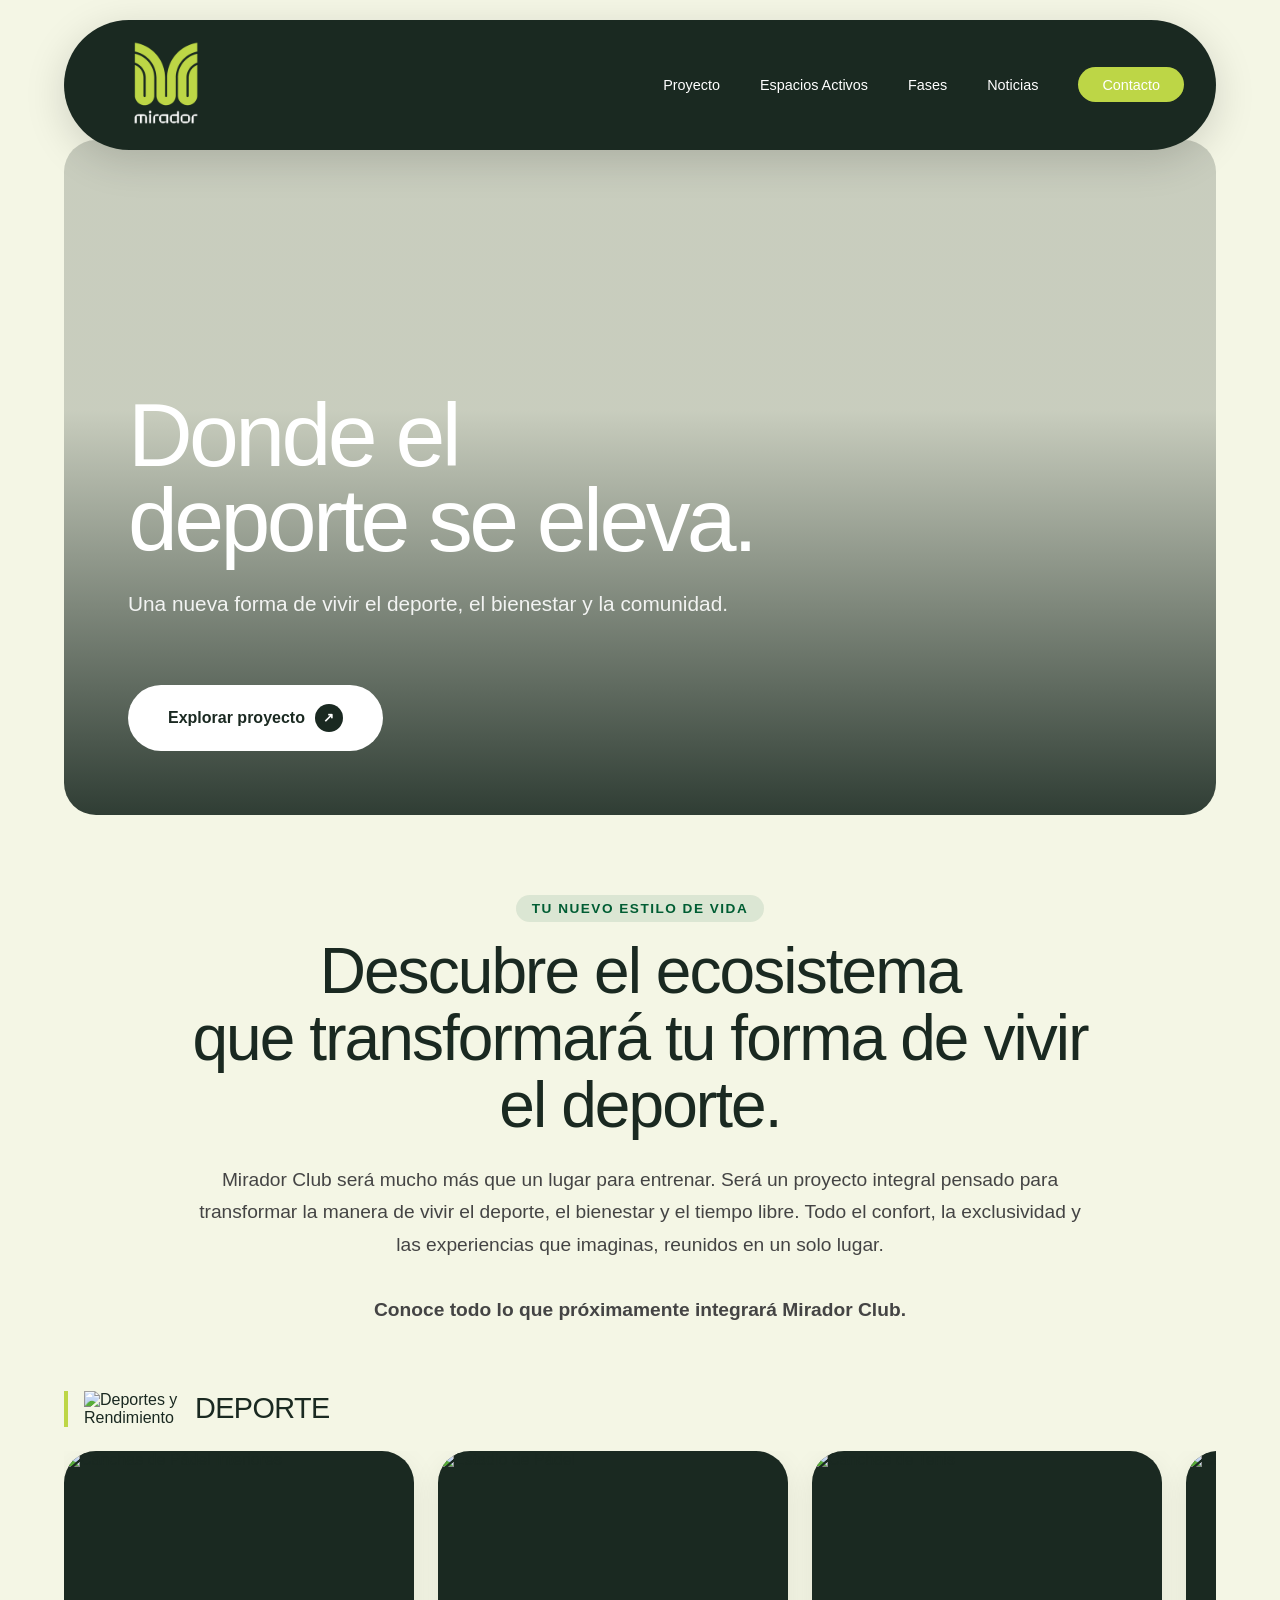
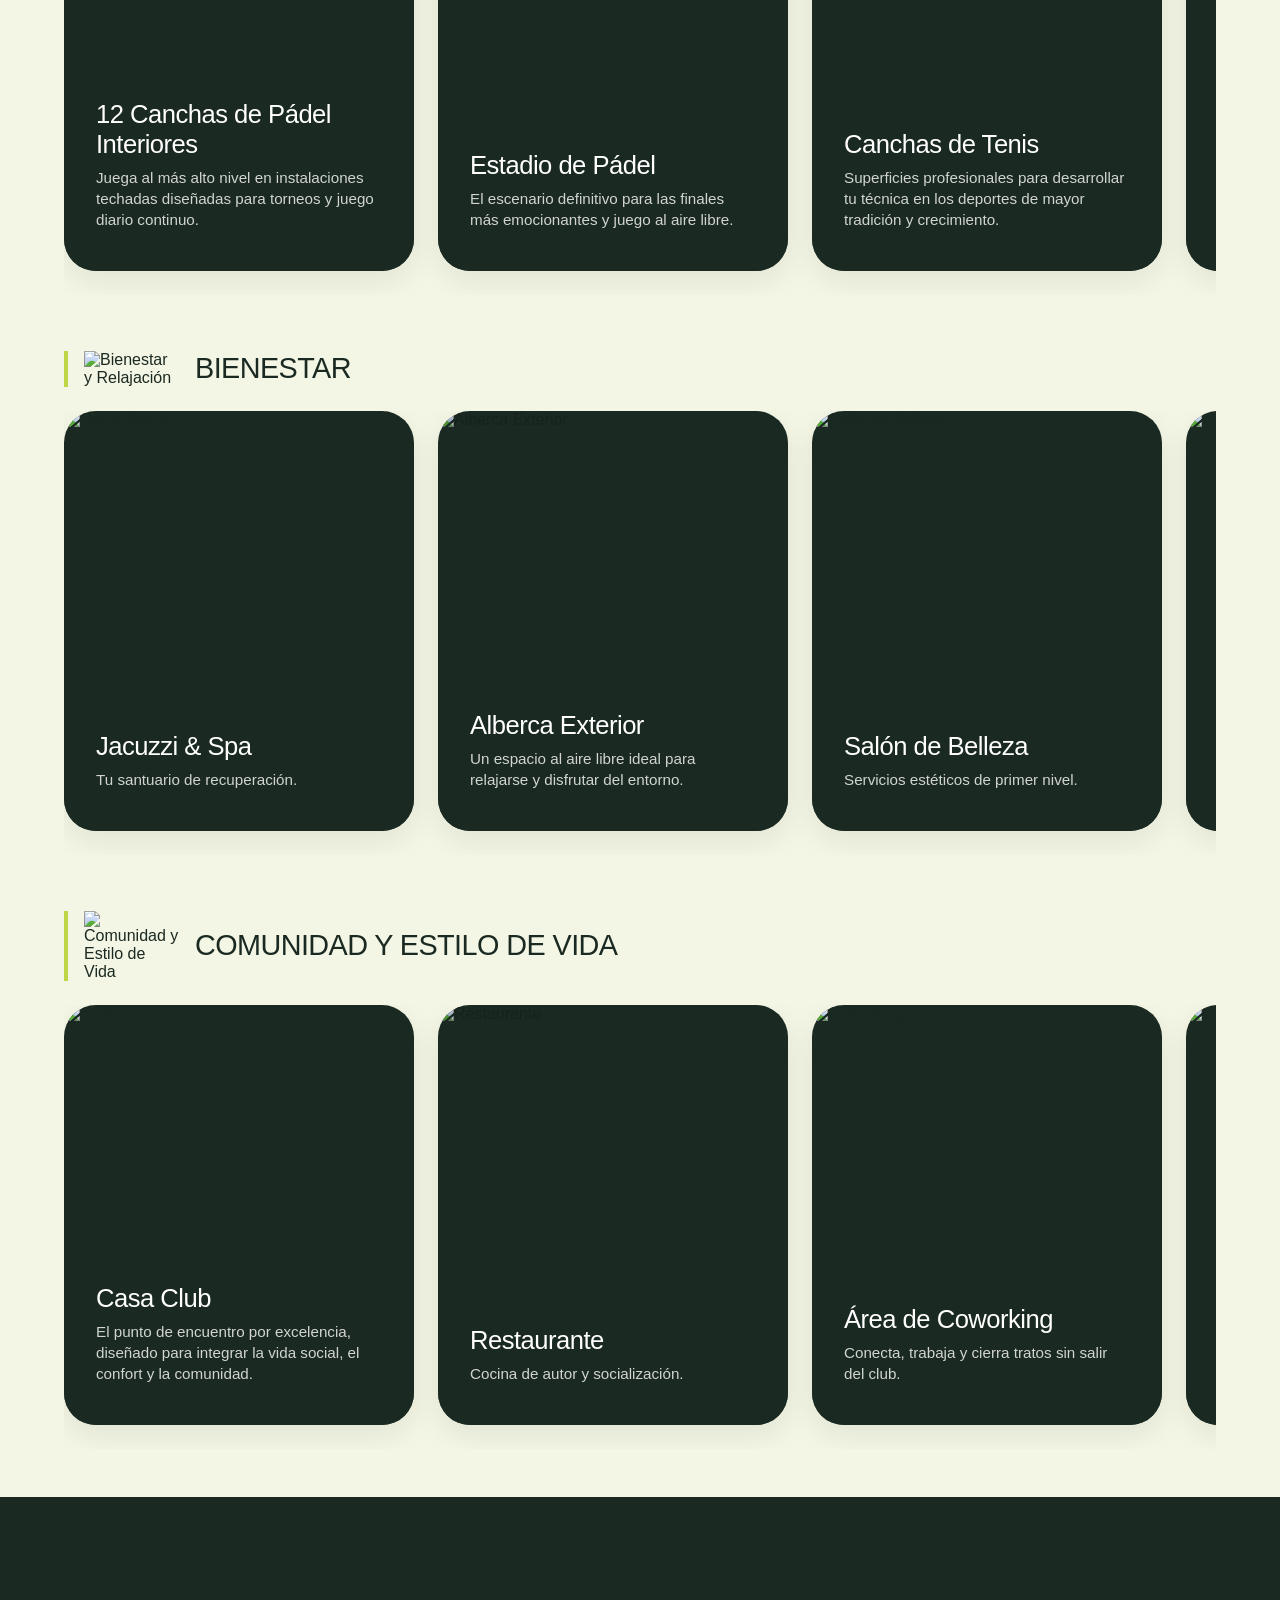
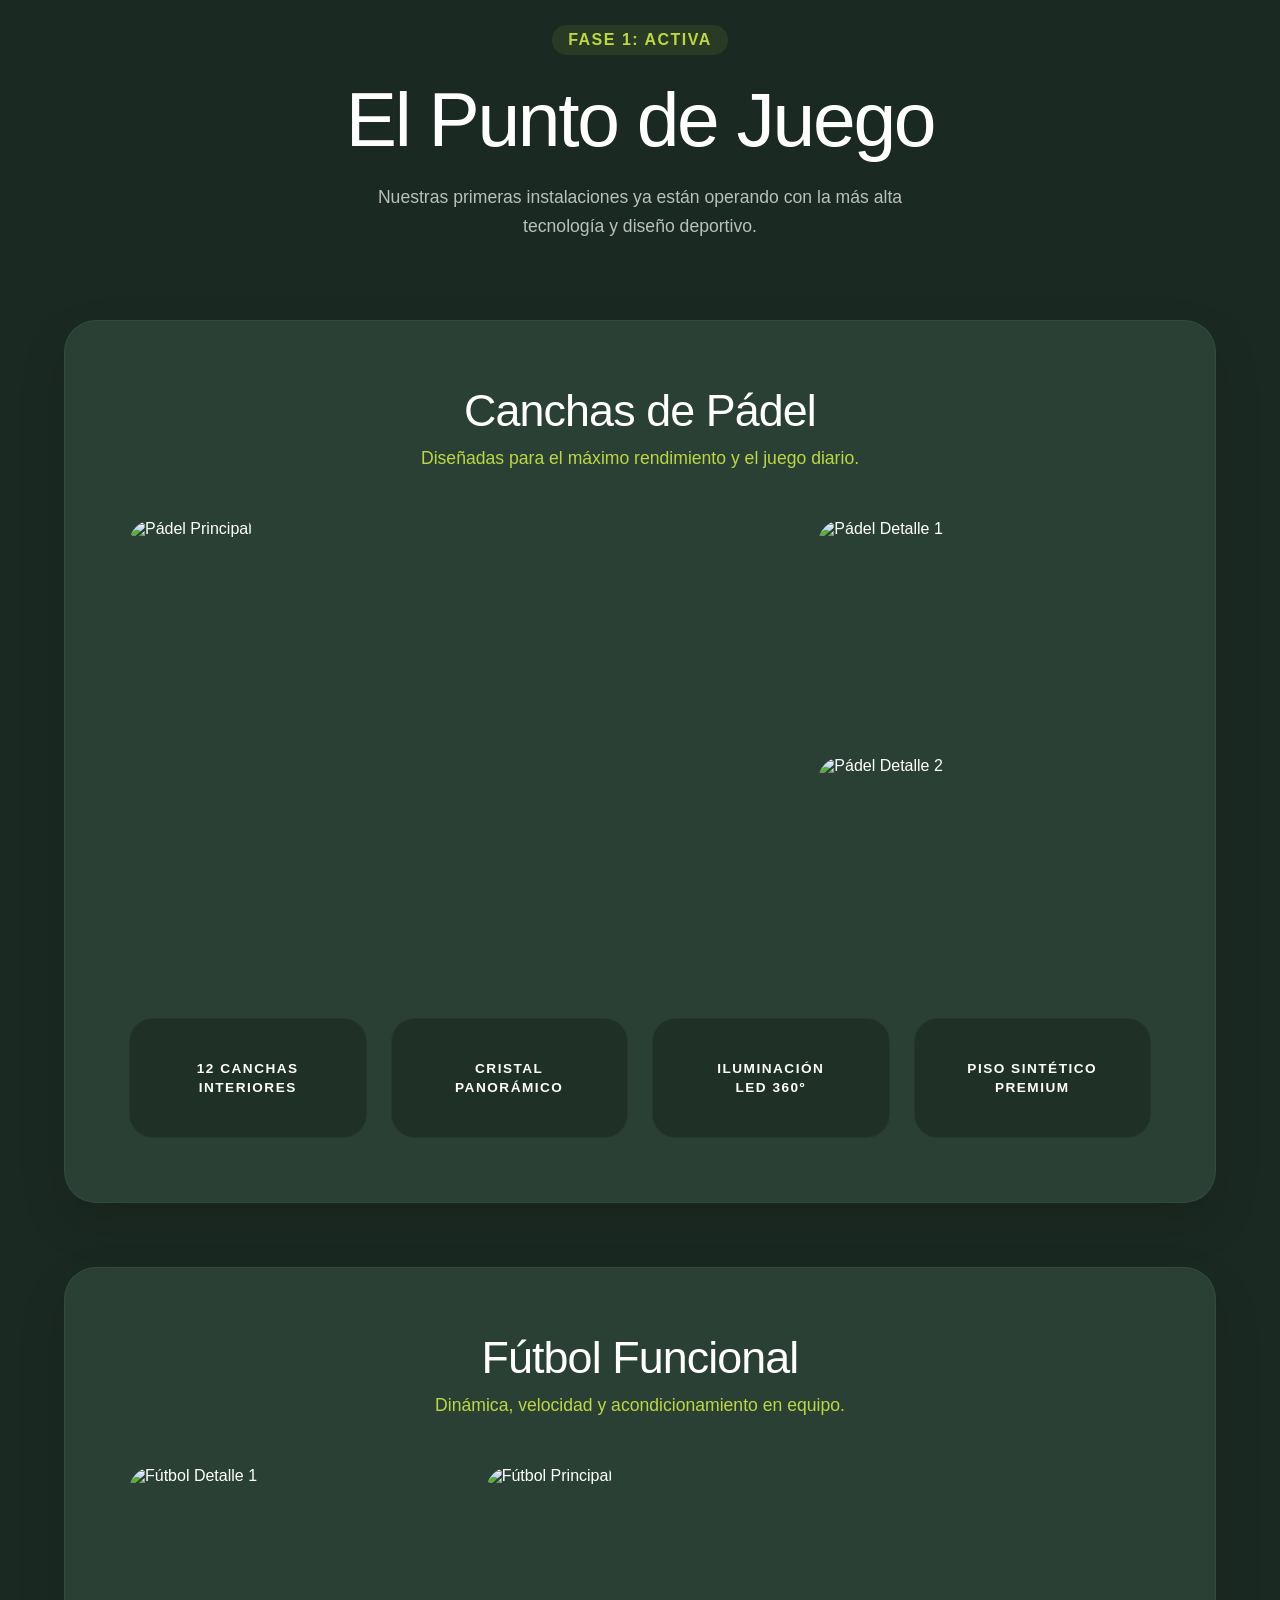
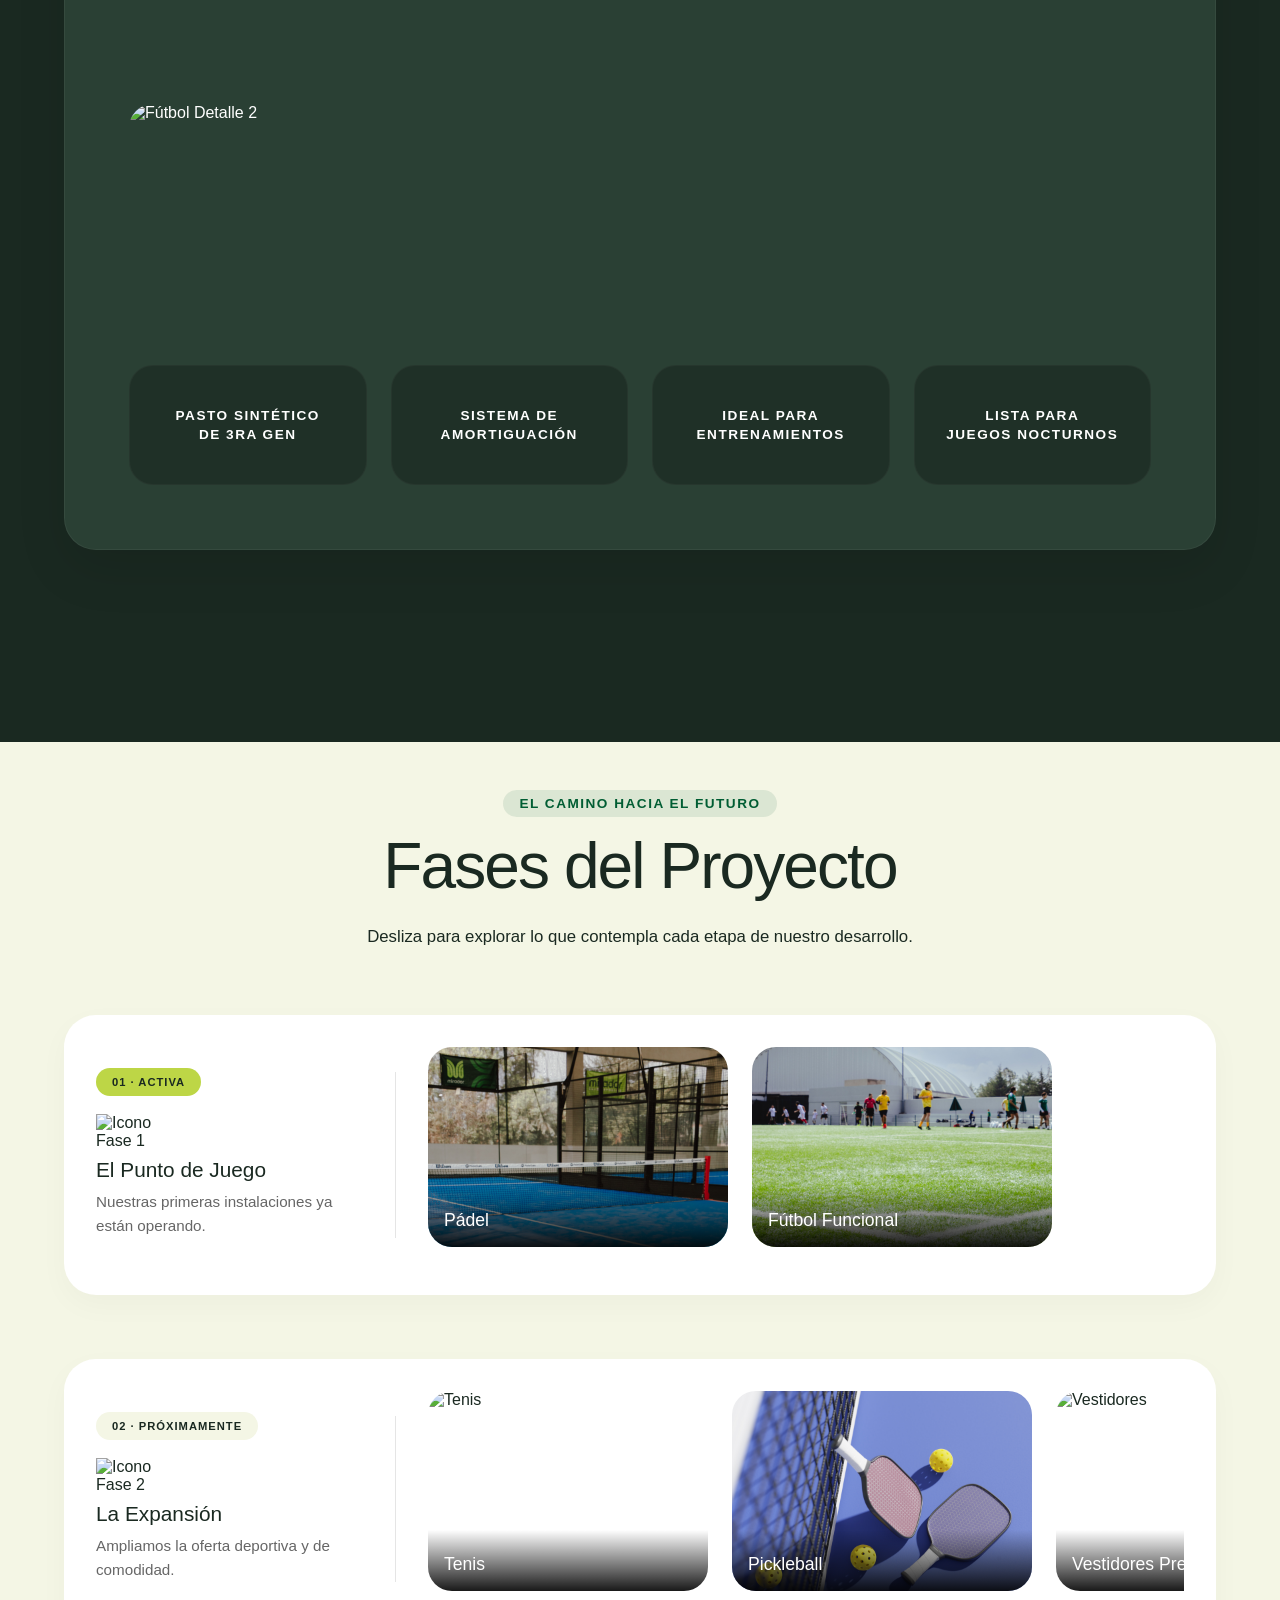
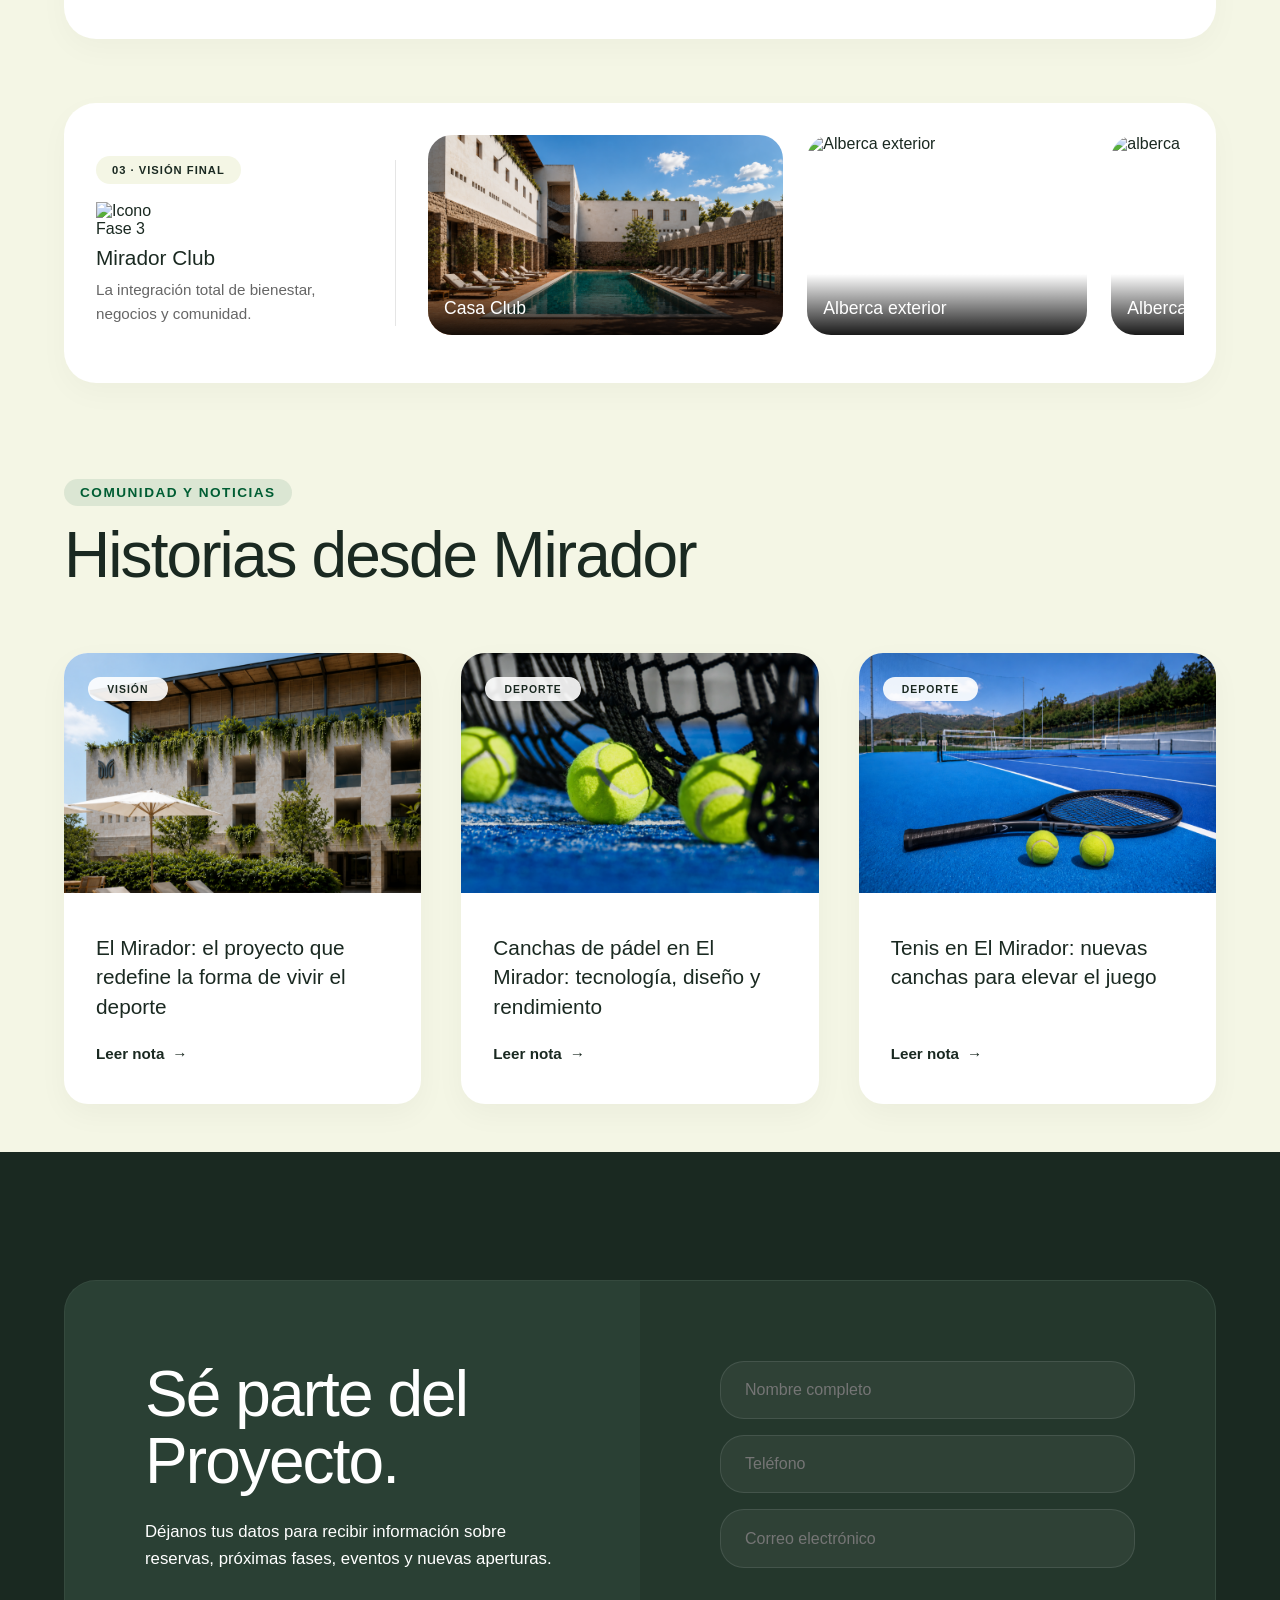
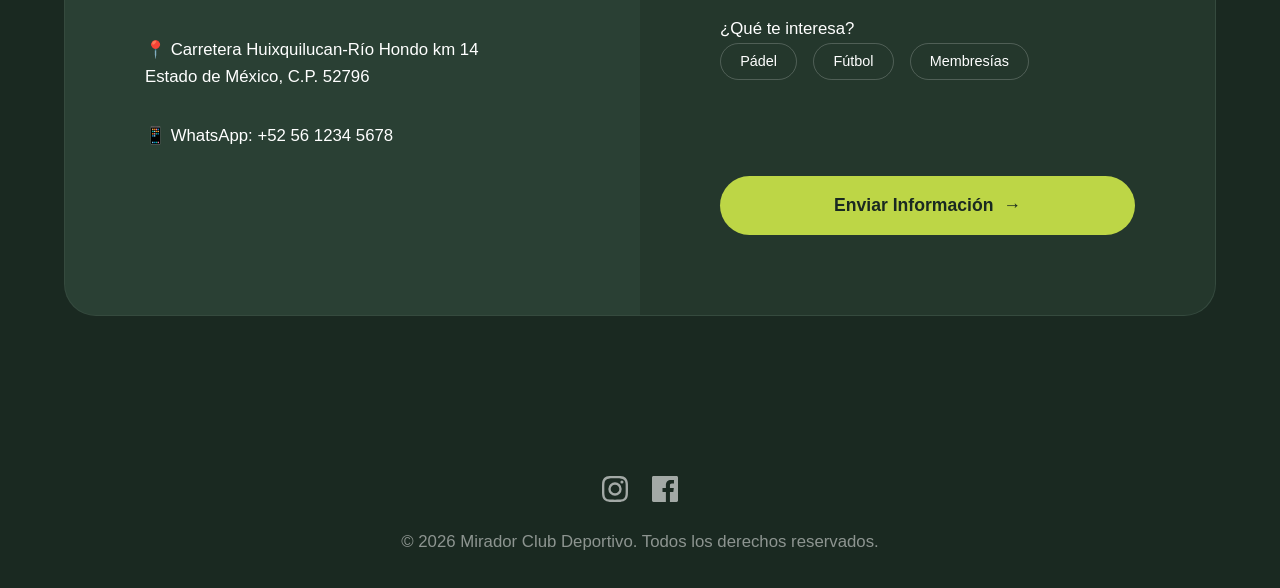
==== commit 9e56d93f: "Add files via upload" ====
--- a/index.html
+++ b/index.html
@@ -3,17 +3,44 @@
 <head>
     <meta charset="UTF-8">
     <meta name="viewport" content="width=device-width, initial-scale=1.0">
+    
+    <!-- SEO Básico -->
     <title>Mirador Club | Donde el deporte se eleva</title>
-    
-    <!-- SI TIENES UN LINK EXTERNO DE TU FUENTE (ej. MyFonts o Adobe), PÉGALO AQUÍ -->
-    <!-- <link rel="stylesheet" type="text/css" href="https://fast.fonts.net/cssapi/TU-CODIGO.css"/> -->
-    
-    <!-- SI TIENES LOS ARCHIVOS LOCALES (.woff2), vincularemos un CSS extra (opcional) o lo haremos en style.css -->
-
+    <!-- Favicon -->
+    <link rel="icon" type="image/png" href="assets/favicon.png">
+    <meta name="description" content="Mirador Club es el nuevo desarrollo deportivo. Canchas de pádel de alto rendimiento, fútbol funcional, tenis y bienestar integrados en un diseño arquitectónico único.">
+    <meta name="keywords" content="club deportivo, club de padel, canchas de padel, futbol funcional, club de tenis, bienestar, mirador club">
+    <meta name="author" content="FlowCall">
+    <link rel="canonical" href="https://miradorclub.mx/">
+
+    <!-- Open Graph / Facebook / WhatsApp -->
+    <meta property="og:type" content="website">
+    <meta property="og:url" content="https://miradorclub.mx/">
+    <meta property="og:title" content="Mirador Club | Donde el deporte se eleva">
+    <meta property="og:description" content="Descubre la nueva forma de vivir el deporte. Pádel, tenis, fútbol y más en un entorno natural y exclusivo.">
+    <!-- Asegúrate de que esta imagen exista en esa ruta exacta en tu servidor -->
+    <meta property="og:image" content="https://miradorclub.mx/assets/banner-mirador-club-proyecto.png">
+
+    <!-- Twitter -->
+    <meta property="twitter:card" content="summary_large_image">
+    <meta property="twitter:url" content="https://miradorclub.mx/">
+    <meta property="twitter:title" content="Mirador Club | Donde el deporte se eleva">
+    <meta property="twitter:description" content="Descubre la nueva forma de vivir el deporte. Pádel, tenis, fútbol y más en un entorno natural y exclusivo.">
+    <meta property="twitter:image" content="https://miradorclub.mx/assets/banner-mirador-club-proyecto.png">
+
+    <!-- Tipografías y Estilos -->
+    <link rel="preconnect" href="https://fonts.googleapis.com">
+    <link rel="preconnect" href="https://fonts.gstatic.com" crossorigin>
+    <!-- Ya NO necesitamos DM Sans, así que la puedes borrar. Mantenemos el link por si tu CSS la necesita como fallback, pero la Freight Sans manda -->
+    <link href="https://fonts.googleapis.com/css2?family=DM+Sans:opsz,wght@9..40,300;9..40,400;9..40,500;9..40,700&display=swap" rel="stylesheet">
     <link rel="stylesheet" href="style.css">
     
     <style>
         .footer-socials a:hover { color: var(--musgo) !important; opacity: 1 !important; }
+        /* FORZAR LA TIPOGRAFÍA EN TODO EL DOCUMENTO */
+        body, h1, h2, h3, h4, h5, h6, p, a, span, button, input, label, li {
+            font-family: 'Freight Sans Condensed W03', 'Freight Sans Condensed', sans-serif !important;
+        }
     </style>
 </head>
 <body>
@@ -34,16 +61,18 @@
             
             <ul class="nav-links" id="nav-links-menu">
                 <li><a href="#el-proyecto">Proyecto</a></li>
-                <li><a href="#timeline">Fases</a></li>
-                <li><a href="#fase-uno">Espacios</a></li>
+                <li><a href="#fase-activa">Espacios Activos</a></li>
+                 <li><a href="#timeline">Fases</a></li>
+                <li><a href="#blog">Noticias</a></li>
                 <li><a href="#contacto" class="btn-nav">Contacto</a></li>
             </ul>
         </div>
     </nav>
 
     <!-- Hero Boxed -->
-    <header class="hero-boxed" id="home">
+    <header class="hero-boxed" id="home" style="padding-top: 140px;">
         <div class="hero-inner reveal">
+            <!-- La imagen aérea que cambiarás se controla desde el CSS (.hero-bg) -->
             <div class="hero-bg"></div>
             <div class="hero-content">
                 <div class="hero-text">
@@ -55,188 +84,394 @@
         </div>
     </header>
 
-    <!-- El Proyecto (Bento Grid) -->
-    <section id="el-proyecto" class="section-light bento-section">
+   <!-- 1. EL PROYECTO (Carruseles Temáticos Estilo Netflix) -->
+    <section id="el-proyecto" class="section-light">
         <div class="container reveal">
-            <div class="section-header">
-                <span class="eyebrow">Visión Arquitectónica</span>
-                <h2>El Proyecto</h2>
-                <p>Un diseño pensado para crecer por etapas, integrando el entorno natural con instalaciones de primer nivel.</p>
+            <!-- Introducción de Ventas -->
+            <div class="tour-intro-wrapper mb-4">
+                <span class="eyebrow">Tu nuevo estilo de vida</span>
+                <h2 style="margin-bottom: 1.5rem;">Descubre el ecosistema <br>que transformará tu forma de vivir el deporte.</h2>
+                <p class="tour-lead">Mirador Club será mucho más que un lugar para entrenar. Será un proyecto integral pensado para transformar la manera de vivir el deporte, el bienestar y el tiempo libre. Todo el confort, la exclusividad y las experiencias que imaginas, reunidos en un solo lugar. <br><br><strong>Conoce todo lo que próximamente integrará Mirador Club.</strong></p>
             </div>
             
-            <div class="bento-grid-renders">
-                <div class="bento-item render-large">
-                    <img src="assets/banner-mirador-club-proyecto.png" alt="Render Principal Mirador">
-                    <div class="bento-overlay">
-                        <h4>Casa Club</h4>
-                        <p>El corazón de nuestra comunidad</p>
-                    </div>
-                </div>
-                <div class="bento-item render-small bg-obsidiana">
-                    <div class="bento-text-only">
-                        <h3>Más que un club.</h3>
-                        <p>Mirador Club es un proyecto deportivo diseñado para crecer por etapas, integrando deporte, comunidad, bienestar y convivencia en un entorno arquitectónico único.</p>
-                    </div>
-                </div>
-                <div class="bento-item render-small">
-                    <img src="assets/4.png" alt="Render Vista 2" style="filter: brightness(0.8);">
-                </div>
-                <div class="bento-item render-wide">
-                    <img src="assets/13.png" alt="Render Vista 3">
-                    <div class="bento-overlay">
-                        <h4>Integración Natural</h4>
-                    </div>
-                </div>
+            <!-- CONTENEDOR DE CARRUSELES TEMÁTICOS -->
+            <div class="themed-carousels-wrapper">
+                
+                <!-- CATEGORÍA 1: DEPORTES Y RENDIMIENTO -->
+                <div class="theme-row">
+                    <!-- CONTENEDOR FLEX PARA EL ICONO Y EL TÍTULO -->
+                    <div style="display: flex; align-items: center; gap: 1rem; margin-bottom: 1.5rem; padding-left: 1rem; border-left: 4px solid var(--musgo);">
+                        <img src="assets/deporte-icon.png" alt="Deportes y Rendimiento" style="width: 95px;">
+                        <h3 class="theme-row-title" style="margin-bottom: 0; padding-left: 0; border-left: none;">DEPORTE</h3>
+                    </div>
+                    
+                    <div class="theme-carousel">
+                        <!-- Pádel Interiores -->
+                        <div class="tour-item">
+                            <img src="assets/padel-mirador.png" alt="Canchas de Pádel Interiores">
+                            <div class="tour-overlay">
+                                
+                                <h3>12 Canchas de Pádel Interiores</h3>
+                                <p>Juega al más alto nivel en instalaciones techadas diseñadas para torneos y juego diario continuo.</p>
+                            </div>
+                        </div>
+                        <!-- Estadio Pádel -->
+                        <div class="tour-item">
+                            <img src="assets/estadio-mirador-padel.png" alt="Estadio de Pádel">
+                            <div class="tour-overlay">
+                                
+                                <h3>Estadio de Pádel</h3>
+                                <p>El escenario definitivo para las finales más emocionantes y juego al aire libre.</p>
+                            </div>
+                        </div>
+                        <!-- Tenis -->
+                        <div class="tour-item">
+                            <img src="assets/tenis-mirador 2.png" alt="Canchas de Tenis">
+                            <div class="tour-overlay">
+                               
+                                <h3>Canchas de Tenis</h3>
+                                <p>Superficies profesionales para desarrollar tu técnica en los deportes de mayor tradición y crecimiento.</p>
+                            </div>
+                        </div>
+                        <!-- Fútbol -->
+                        <div class="tour-item">
+                            <img src="assets/futbol-mirador.png" alt="Cancha de Fútbol">
+                            <div class="tour-overlay">
+                                
+                                <h3>Cancha de Fútbol</h3>
+                                <p>Acondicionamiento y táctica sobre pasto sintético premium.</p>
+                            </div>
+                        </div>
+                        <!-- Gimnasio (Se unió a esta fila) -->
+                        <div class="tour-item">
+                            <img src="assets/gimnasio-mirador.png" alt="Gimnasio">
+                            <div class="tour-overlay">
+                                
+                                <h3>Gimnasio</h3>
+                                <p>Equipamiento de vanguardia en un entorno pensado para alcanzar tu máximo potencial físico.</p>
+                            </div>
+                        </div>
+                        <!-- Alberca Interior (Se unió a esta fila) -->
+                        <div class="tour-item">
+                            <img src="assets/alberca-interior-mirador.png" alt="Alberca Interior">
+                            <div class="tour-overlay">
+                                
+                                <h3>Alberca Interior</h3>
+                                <p>Entrenamiento continuo sin importar el clima exterior.</p>
+                            </div>
+                        </div>
+                    </div>
+                </div>
+
+                <!-- CATEGORÍA 2: BIENESTAR Y RELAJACIÓN -->
+                <div class="theme-row">
+                     <!-- CONTENEDOR FLEX PARA EL ICONO Y EL TÍTULO -->
+                    <div style="display: flex; align-items: center; gap: 1rem; margin-bottom: 1.5rem; padding-left: 1rem; border-left: 4px solid var(--musgo);">
+                        <img src="assets/bienestar-icon-2.png" alt="Bienestar y Relajación" style="width: 95px;">
+                        <h3 class="theme-row-title" style="margin-bottom: 0; padding-left: 0; border-left: none;">BIENESTAR</h3>
+                    </div>
+                    
+                    <div class="theme-carousel">
+                        <!-- Jacuzzi & Spa -->
+                        <div class="tour-item">
+                            <img src="assets/jacuzzi-mirador.png" alt="Spa y Jacuzzi">
+                            <div class="tour-overlay">
+                               
+                                <h3>Jacuzzi & Spa</h3>
+                                <p>Tu santuario de recuperación.</p>
+                            </div>
+                        </div>
+                        <!-- Alberca Exterior -->
+                        <div class="tour-item">
+                            <img src="assets/alberca-exterior-mirador.png" alt="Alberca Exterior" style="filter: brightness(0.85);">
+                            <div class="tour-overlay">
+                               
+                                <h3>Alberca Exterior</h3>
+                                <p>Un espacio al aire libre ideal para relajarse y disfrutar del entorno.</p>
+                            </div>
+                        </div>
+                        <!-- Salón de Belleza -->
+                        <div class="tour-item">
+                            <img src="assets/salon-belleza-mirador.png" alt="Salón de Belleza">
+                            <div class="tour-overlay">
+                               
+                                <h3>Salón de Belleza</h3>
+                                <p>Servicios estéticos de primer nivel.</p>
+                            </div>
+                        </div>
+                        <!-- Lockers -->
+                        <div class="tour-item">
+                            <img src="assets/vestidor-mirador.png" alt="Lockers Premium">
+                            <div class="tour-overlay">
+                               
+                                <h3>900+ Lockers Premium</h3>
+                                <p>Espacios amplios y diseño exclusivo.</p>
+                            </div>
+                        </div>
+                    </div>
+                </div>
+
+                <!-- CATEGORÍA 3: ESTILO DE VIDA Y NEGOCIOS -->
+                <div class="theme-row">
+                    <!-- CONTENEDOR FLEX PARA EL ICONO Y EL TÍTULO -->
+                    <div style="display: flex; align-items: center; gap: 1rem; margin-bottom: 1.5rem; padding-left: 1rem; border-left: 4px solid var(--musgo);">
+                        <img src="assets/cmunidad-icon.png" alt="Comunidad y Estilo de Vida " style="width: 95px;">
+                        <h3 class="theme-row-title" style="margin-bottom: 0; padding-left: 0; border-left: none;">COMUNIDAD Y ESTILO DE VIDA </h3>
+                    </div>
+                    
+                    <div class="theme-carousel">
+                        <!-- Casa Club -->
+                        <div class="tour-item">
+                            <img src="assets/banner-mirador-club-proyecto.png" alt="Casa Club">
+                            <div class="tour-overlay">
+                                
+                                <h3>Casa Club</h3>
+                                <p>El punto de encuentro por excelencia, diseñado para integrar la vida social, el confort y la comunidad.</p>
+                            </div>
+                        </div>
+                        <!-- Restaurante -->
+                        <div class="tour-item">
+                            <img src="assets/restaurante-mirador.png" alt="Restaurante" style="filter: brightness(0.85);">
+                            <div class="tour-overlay">
+                               
+                                <h3>Restaurante</h3>
+                                <p>Cocina de autor y socialización.</p>
+                            </div>
+                        </div>
+                        <!-- Coworking -->
+                        <div class="tour-item">
+                            <img src="assets/coworking-mirador.png" alt="Coworking">
+                            <div class="tour-overlay">
+                                
+                                <h3>Área de Coworking</h3>
+                                <p>Conecta, trabaja y cierra tratos sin salir del club.</p>
+                            </div>
+                        </div>
+                        <!-- Ludoteca -->
+                        <div class="tour-item">
+                            <img src="assets/ludoteca-mirador.png" alt="Ludoteca">
+                            <div class="tour-overlay">
+                                
+                                <h3>Ludoteca para Niños</h3>
+                                <p>Diversión segura y aprendizaje para los más pequeños.</p>
+                            </div>
+                        </div>
+                        <!-- Salón de Eventos -->
+                        <div class="tour-item">
+                            <img src="assets/salon-fiestas-mirador.png" alt="Salón de Eventos">
+                            <div class="tour-overlay">
+                                
+                                <h3>Salón de Eventos</h3>
+                                <p>El escenario perfecto para tus fechas importantes.</p>
+                            </div>
+                        </div>
+                    </div>
+                </div>
+
             </div>
         </div>
     </section>
 
-    <!-- Atributos -->
-    <!--section id="intro" class="section-dark bento-features">
+    <!-- 2. FASE 1: LO QUE ESTÁ ACTIVO (Diseño Visual) -->
+    <section id="fase-activa" class="section-dark">
         <div class="container reveal">
-            <div class="features-bento-grid">
-                <div class="feature-box">
-                    <div class="icon-wrap"><img src="assets/deporte-icon-mirador.png" alt="Deporte"></div>
-                    <div>
-                        <h4>Deporte</h4>
-                        <p>Espacios para entrenar, competir y disfrutar al máximo.</p>
-                    </div>
-                </div>
-                <div class="feature-box bg-musgo">
-                    <div class="icon-wrap"><img src="assets/comunidad-icon-mirador.png" alt="Comunidad"></div>
-                    <div>
-                        <h4 style="color: var(--obsidiana);">Comunidad</h4>
-                        <p style="color: var(--follaje);">Un lugar para conectar, compartir y crecer juntos.</p>
-                    </div>
-                </div>
-                <div class="feature-box">
-                    <div class="icon-wrap"><img src="assets/wellness-icon-mirador.png" alt="Bienestar"></div>
-                    <div>
-                        <h4>Bienestar</h4>
-                        <p>Ambientes que promueven el equilibrio cuerpo y mente.</p>
-                    </div>
-                </div>
-            </div>
-        </div>
-    </section-->
-
-    <!-- Fases del Proyecto (Timeline) -->
+            <!-- Título Principal de la Fase -->
+            <div class="active-phase-header text-center mb-4" style="margin-bottom: 5rem;">
+                <span class="eyebrow text-musgo" style="font-size: 1rem;">FASE 1: ACTIVA</span>
+                <h2 style="font-size: clamp(3rem, 6vw, 5rem); margin-top: 0.5rem;">El Punto de Juego</h2>
+                <p style="color: rgba(255,255,255,0.7); max-width: 600px; margin: 0 auto; font-size: 1.1rem;">Nuestras primeras instalaciones ya están operando con la más alta tecnología y diseño deportivo.</p>
+            </div>
+
+            <!-- BLOQUE 1: Canchas de Pádel -->
+            <div class="sport-showcase-card mb-4">
+                <div class="sport-showcase-header">
+                    <h3>Canchas de Pádel</h3>
+                    <p>Diseñadas para el máximo rendimiento y el juego diario.</p>
+                </div>
+                
+                <!-- Galería Bento del Deporte -->
+                <div class="sport-bento-gallery">
+                    <div class="gallery-main">
+                        <img src="assets/padel-galeria-1-mirador.png" alt="Pádel Principal">
+                    </div>
+                    <div class="gallery-side">
+                        <img src="assets/padel-galeria-2-mirador.png" alt="Pádel Detalle 1">
+                        <img src="assets/padel-galeria-3-mirador.png" alt="Pádel Detalle 2">
+                    </div>
+                </div>
+
+                <!-- Highlights Técnicos -->
+                <div class="sport-highlights">
+                    <div class="highlight-box">
+                        <!--span class="highlight-number">12</span-->
+                        <span class="highlight-text">12 Canchas<br>Interiores</span>
+                    </div>
+                    <div class="highlight-box">
+                        
+                        <span class="highlight-text">Cristal<br>Panorámico</span>
+                    </div>
+                    <div class="highlight-box">
+                        
+                        <span class="highlight-text">Iluminación<br>LED 360º</span>
+                    </div>
+                    <div class="highlight-box">
+                        
+                        <span class="highlight-text">Piso Sintético<br>Premium</span>
+                    </div>
+                </div>
+            </div>
+
+            <!-- BLOQUE 2: Fútbol Funcional -->
+            <div class="sport-showcase-card">
+                <div class="sport-showcase-header">
+                    <h3>Fútbol Funcional</h3>
+                    <p>Dinámica, velocidad y acondicionamiento en equipo.</p>
+                </div>
+                
+                <!-- Galería Bento del Deporte -->
+                <div class="sport-bento-gallery reverse-gallery">
+                    <div class="gallery-side">
+                        <img src="assets/fut-galeria-1-mirador.png" alt="Fútbol Detalle 1">
+                        <img src="assets/fut-galeria-2-mirador.png" alt="Fútbol Detalle 2">
+                    </div>
+                    <div class="gallery-main">
+                        <img src="assets/fut-galeria-3-mirador.png" alt="Fútbol Principal">
+                    </div>
+                </div>
+
+                <!-- Highlights Técnicos -->
+                <div class="sport-highlights">
+                    <div class="highlight-box">
+                        
+                        <span class="highlight-text">Pasto Sintético<br>de 3ra Gen</span>
+                    </div>
+                    <div class="highlight-box">
+                        
+                        <span class="highlight-text">Sistema de<br>Amortiguación</span>
+                    </div>
+                    <div class="highlight-box">
+                        
+                        <span class="highlight-text">Ideal para<br>Entrenamientos</span>
+                    </div>
+                    <div class="highlight-box">
+                        
+                        <span class="highlight-text">Lista para<br>Juegos Nocturnos</span>
+                    </div>
+                </div>
+            </div>
+
+        </div>
+    </section>
+
+<!-- 3. FASES DEL PROYECTO (3 Etapas con Carruseles e Iconos) -->
     <section id="timeline" class="section-light">
         <div class="container reveal">
             <div class="section-header text-center" style="margin: 0 auto 4rem;">
-                <span class="eyebrow">El Camino hacia Mirador Club</span>
+                <span class="eyebrow">El Camino hacia el futuro</span>
                 <h2>Fases del Proyecto</h2>
-                <p>Un desarrollo pensado por etapas para construir mucho más que un club.</p>
-            </div>
-
-            <div class="modern-timeline">
-                <div class="timeline-card active">
-                    <div class="card-header">
+                <p>Desliza para explorar lo que contempla cada etapa de nuestro desarrollo.</p>
+            </div>
+
+            <div class="timeline-phases-wrapper">
+                
+                <!-- Etapa 1 -->
+                <div class="phase-block">
+                    <div class="phase-info">
                         <span class="tag active-tag">01 · ACTIVA</span>
-                        <img src="assets/punto-de-juego-icon.png" class="icon-timeline" alt="Punto de Juego">
-                    </div>
-                    <h4>El Punto de Juego</h4>
-                    <p>La primera etapa para poner en movimiento al club está en construcción. Pádel, fútbol funcional y las primeras experiencias.</p>
-                </div>
-                
-                <div class="timeline-card">
-                    <div class="card-header">
+                        <!-- ICONO FASE 1 -->
+                        <img src="assets/fase-1-mirador.png" alt="Icono Fase 1" style="width: 85px; display: block; margin-top: 1.5rem; margin-bottom: 0.5rem;">
+                        <h4 style="margin-top: 0;">El Punto de Juego</h4>
+                        <p>Nuestras primeras instalaciones ya están operando.</p>
+                    </div>
+                    <div class="phase-carousel">
+                        <div class="carousel-item">
+                            <img src="assets/padel-foto.png" alt="Pádel">
+                            <div class="carousel-caption">Pádel</div>
+                        </div>
+                        <div class="carousel-item">
+                            <img src="assets/futbol-foto.png" alt="Fútbol">
+                            <div class="carousel-caption">Fútbol Funcional</div>
+                        </div>
+                    </div>
+                </div>
+
+                <!-- Etapa 2 -->
+                <div class="phase-block">
+                    <div class="phase-info">
                         <span class="tag">02 · PRÓXIMAMENTE</span>
-                        <img src="assets/expansion-icon.png" class="icon-timeline" alt="Expansión">
-                    </div>
-                    <h4>La Expansión</h4>
-                    <p>Ampliamos la oferta deportiva incorporando vestidores de primer nivel, canchas de tenis y áreas de pickleball.</p>
-                </div>
-
-                <div class="timeline-card">
-                    <div class="card-header">
-                        <span class="tag">03 · PRÓXIMAMENTE</span>
-                        <img src="assets/social-icon.png" class="icon-timeline" alt="Social">
-                    </div>
-                    <h4>Mirador Social</h4>
-                    <p>El club toma forma como punto de reunión con la apertura del restaurante, terrazas y espacios de convivencia.</p>
-                </div>
-                
-                <div class="timeline-card">
-                    <div class="card-header">
-                        <span class="tag">04 · VISIÓN FINAL</span>
-                        <img src="assets/mirador-icon.png" class="icon-timeline" alt="Visión Final">
-                    </div>
-                    <h4>Mirador Club</h4>
-                    <p>La visión completa: deporte, bienestar y estilo de vida integrados en un proyecto consolidado.</p>
-                </div>
+                        <!-- ICONO FASE 2 -->
+                        <img src="assets/fase-2-mirador.png" alt="Icono Fase 2" style="width: 85px; display: block; margin-top: 1.5rem; margin-bottom: 0.5rem;">
+                        <h4 style="margin-top: 0;">La Expansión</h4>
+                        <p>Ampliamos la oferta deportiva y de comodidad.</p>
+                    </div>
+                    <div class="phase-carousel">
+                        <div class="carousel-item">
+                            <img src="assets/tenis-mirador 2.png" alt="Tenis">
+                            <div class="carousel-caption">Tenis</div>
+                        </div>
+                        <div class="carousel-item">
+                            <img src="assets/pickleball-mirador.png" alt="Pickleball">
+                            <div class="carousel-caption">Pickleball</div>
+                        </div>
+                        <div class="carousel-item">
+                            <img src="assets/vestidor-mirador.png" alt="Vestidores">
+                            <div class="carousel-caption">Vestidores Premium</div>
+                        </div>
+
+                        <div class="carousel-item">
+                            <img src="assets/restaurante-mirador.png" alt="Vestidores">
+                            <div class="carousel-caption">Restaurante</div>
+                        </div>
+                    </div>
+                </div>
+
+                <!-- Etapa 3 -->
+                <div class="phase-block">
+                    <div class="phase-info">
+                        <span class="tag">03 · VISIÓN FINAL</span>
+                        <!-- ICONO FASE 3 -->
+                        <img src="assets/fase-3-mirador.png" alt="Icono Fase 3" style="width: 85px; display: block; margin-top: 1.5rem; margin-bottom: 0.5rem;">
+                        <h4 style="margin-top: 0;">Mirador Club</h4>
+                        <p>La integración total de bienestar, negocios y comunidad.</p>
+                    </div>
+                    <div class="phase-carousel">
+                        <div class="carousel-item">
+                            <img src="assets/banner.png" alt="Casa club">
+                            <div class="carousel-caption">Casa Club</div>
+                        </div>
+                        <div class="carousel-item">
+                            <img src="assets/alberca-exterior-mirador.png" alt="Alberca exterior">
+                            <div class="carousel-caption">Alberca exterior</div>
+                        </div>
+                        <div class="carousel-item">
+                            <img src="assets/alberca-interior-mirador.png" alt="alberca interior">
+                            <div class="carousel-caption">Alberca interior</div>
+                        </div>
+
+                        <div class="carousel-item">
+                            <img src="assets/coworking-mirador.png" alt="Coworking">
+                            <div class="carousel-caption">Coworking</div>
+                        </div>
+
+                         <div class="carousel-item">
+                            <img src="assets/ludoteca-mirador.png" alt="ludoteca">
+                            <div class="carousel-caption">Ludoteca</div>
+                        </div>
+
+                            <div class="carousel-item">
+                            <img src="assets/salon-fiestas-mirador.png" alt="ludoteca">
+                            <div class="carousel-caption">Salón de fiestas</div>
+                        </div>
+
+                    </div>
+                </div>
+
             </div>
         </div>
     </section>
 
-    <!-- Fase Uno -->
-    <section id="fase-uno" class="section-dark spaces-section">
-        <div class="container reveal">
-            <div class="section-header split-header">
-                <div>
-                    <span class="eyebrow text-musgo">Fase Activa</span>
-                    <h2>El Punto de Juego</h2>
-                </div>
-                <p class="header-desc">La primera experiencia deportiva de Mirador Club ya está activa. Espacios diseñados para rendir, disfrutar y conectar.</p>
-            </div>
-
-            <div class="bento-spaces-grid">
-                <div class="space-card">
-                    <div class="space-img">
-                        <span class="pill-badge">ALTO RENDIMIENTO</span>
-                        <img src="assets/padel-foto.png" alt="Canchas de Pádel">
-                    </div>
-                    <div class="space-content">
-                        <h3>Canchas de Pádel</h3>
-                        <p>Superficie de calidad internacional con iluminación profesional para juegos diurnos y nocturnos.</p>
-                        <ul class="modern-list">
-                            <li>Excelente adherencia y rebote</li>
-                            <li>Cristal templado panorámico</li>
-                        </ul>
-                    </div>
-                </div>
-
-                <div class="space-card">
-                    <div class="space-img">
-                        <span class="pill-badge">DINÁMICA Y EQUIPO</span>
-                        <img src="assets/futbol-foto.png" alt="Fútbol Funcional">
-                    </div>
-                    <div class="space-content">
-                        <h3>Fútbol Funcional</h3>
-                        <p>Un espacio activo diseñado para entrenamientos efectivos y juegos en equipo.</p>
-                        <ul class="modern-list">
-                            <li>Pastos sintéticos premium</li>
-                            <li>Iluminación nocturna</li>
-                        </ul>
-                    </div>
-                </div>
-            </div>
-        </div>
-    </section>
-
-    <!-- Lo que viene -->
-    <section class="section-light upcoming-modern">
-        <div class="container reveal">
-            <h3 class="mb-4">Próximas Instalaciones</h3>
-            <div class="upcoming-grid">
-                <div class="upcoming-item">
-                    <img src="assets/vestidores-mirador.png" alt="Vestidores">
-                    <div class="upcoming-label">Vestidores</div>
-                </div>
-                <div class="upcoming-item">
-                    <img src="assets/tenis-mirador.png" alt="Tenis">
-                    <div class="upcoming-label">Tenis</div>
-                </div>
-                <div class="upcoming-item">
-                    <img src="assets/pickleball-mirador.png" alt="Pickleball">
-                    <div class="upcoming-label">Pickleball</div>
-                </div>
-            </div>
-        </div>
-    </section>
-    
     <!-- Blog Moderno -->
-    <section id="blog" class="section-light" style="padding-top: 0;">
+    <section id="blog" class="section-light">
         <div class="container reveal">
             <div class="section-header">
                 <span class="eyebrow">Comunidad y Noticias</span>
--- a/style.css
+++ b/style.css
@@ -1,4 +1,13 @@
+/* --- EFECTO SMOOTH SCROLL --- */
+html {
+    scroll-behavior: smooth;
+    /* Esto evita que el menú fijo tape los títulos al deslizarse: */
+    scroll-padding-top: 110px; 
+}
+
+
 /* --- Variables de Marca Modernizadas --- */
+
 :root {
     --obsidiana: #1a2921; /* Ligeramente más profundo */
     --obsidiana-light: #2a4034;
@@ -228,7 +237,7 @@
 }
 .hero-bg {
     position: absolute; top: 0; left: 0; width: 100%; height: 100%;
-    background: url(assets/banner.png) center/cover;
+    background: url(assets/mirador-area.png) center/cover;
     z-index: 1; transform: scale(1.05); transition: transform 10s ease-out;
 }
 .hero-inner:hover .hero-bg { transform: scale(1); }
@@ -517,4 +526,317 @@
 .reveal.active { 
     opacity: 1; 
     transform: translateY(0); 
+}
+
+
+
+/* =======================================================
+   ESTILOS NUEVOS: AMENIDADES, GALERÍAS Y CARRUSELES DE FASES
+   ======================================================= */
+
+/* --- 1. CARRUSELES TEMÁTICOS (El Proyecto) --- */
+.tour-intro-wrapper {
+    max-width: 900px;
+    margin: 0 auto 4rem;
+    text-align: center;
+}
+.tour-lead {
+    font-size: 1.2rem;
+    color: #444;
+    line-height: 1.7;
+}
+
+/* Estilos de las filas y títulos */
+.themed-carousels-wrapper {
+    display: flex;
+    flex-direction: column;
+    gap: 3.5rem;
+}
+.theme-row-title {
+    font-size: 1.8rem;
+    color: var(--obsidiana);
+    margin-bottom: 1.5rem;
+    padding-left: 1rem;
+    border-left: 4px solid var(--musgo);
+    line-height: 1.2;
+}
+
+/* El Contenedor del Carrusel (Scroll Horizontal) */
+.theme-carousel {
+    display: flex;
+    gap: 1.5rem;
+    overflow-x: auto;
+    scroll-snap-type: x mandatory;
+    padding-bottom: 1.5rem;
+    /* Ocultar la barra de scroll para un look más limpio en navegadores webkit */
+    scrollbar-width: none; 
+}
+.theme-carousel::-webkit-scrollbar {
+    display: none;
+}
+
+/* Las Tarjetas Individuales (Tamaño fijo para que se deslicen) */
+.tour-item { 
+    flex: 0 0 350px; /* Ancho fijo de la tarjeta */
+    height: 420px; 
+    position: relative; 
+    border-radius: var(--radius-lg); 
+    overflow: hidden; 
+    background-color: var(--obsidiana);
+    box-shadow: 0 10px 30px rgba(0,0,0,0.08);
+    scroll-snap-align: start;
+}
+.tour-item img { 
+    width: 100%; 
+    height: 100%; 
+    object-fit: cover; 
+    transition: transform 0.8s cubic-bezier(0.16, 1, 0.3, 1); 
+}
+.tour-item:hover img { 
+    transform: scale(1.06); 
+}
+
+/* Capa oscura para que el texto sea siempre legible */
+.tour-overlay {
+    position: absolute; 
+    bottom: 0; 
+    left: 0; 
+    width: 100%; 
+    height: 100%;
+    padding: 2.5rem 2rem;
+    background: linear-gradient(to top, rgba(26, 41, 33, 0.95) 0%, rgba(26, 41, 33, 0.4) 60%, transparent 100%);
+    color: var(--white);
+    display: flex; 
+    flex-direction: column; 
+    justify-content: flex-end;
+    align-items: flex-start;
+}
+.tour-overlay h3 { 
+    font-size: 1.6rem; 
+    margin-bottom: 0.5rem; 
+    line-height: 1.15; 
+}
+.tour-overlay p { 
+    font-size: 0.95rem; 
+    color: rgba(255,255,255,0.8); 
+    margin-bottom: 0; 
+    line-height: 1.4;
+}
+
+/* Las "píldoras" dentro de las imágenes */
+.pill-badge-light {
+    background: rgba(255,255,255,0.2);
+    backdrop-filter: blur(10px);
+    -webkit-backdrop-filter: blur(10px);
+    color: var(--white);
+    padding: 0.4rem 1rem;
+    border-radius: var(--radius-pill);
+    font-size: 0.75rem;
+    font-weight: 700;
+    letter-spacing: 1px;
+    text-transform: uppercase;
+    margin-bottom: 1rem;
+    border: 1px solid rgba(255,255,255,0.3);
+}
+
+/* Responsive */
+@media (max-width: 768px) {
+    .tour-item { flex: 0 0 85%; /* En celular ocupan casi toda la pantalla */ height: 380px; }
+    .tour-overlay { padding: 1.5rem; }
+    .theme-row-title { font-size: 1.5rem; }
+    .tour-intro-wrapper { text-align: left; }
+}
+/* --- 2. Fase Activa (Deportes con Galería) --- */
+/* --- 2. FASE ACTIVA VISUAL (Galerías y Highlights) --- */
+.sport-showcase-card {
+    background: var(--obsidiana-light);
+    border-radius: var(--radius-lg);
+    padding: 4rem;
+    border: 1px solid rgba(255,255,255,0.05);
+    margin-bottom: 4rem;
+    box-shadow: 0 20px 50px rgba(0,0,0,0.1);
+}
+
+.sport-showcase-header {
+    margin-bottom: 3rem;
+    text-align: center;
+}
+.sport-showcase-header h3 {
+    font-size: 2.8rem;
+    color: var(--white);
+    margin-bottom: 0.5rem;
+}
+.sport-showcase-header p {
+    color: var(--musgo);
+    font-size: 1.1rem;
+    font-weight: 500;
+}
+
+/* Grillas de Fotos Estilo Bento */
+.sport-bento-gallery {
+    display: grid;
+    grid-template-columns: 2fr 1fr;
+    gap: 1.5rem;
+    margin-bottom: 3rem;
+}
+.sport-bento-gallery.reverse-gallery {
+    grid-template-columns: 1fr 2fr;
+}
+.sport-bento-gallery img {
+    width: 100%;
+    height: 100%;
+    object-fit: cover;
+    border-radius: var(--radius-md);
+    transition: transform 0.6s ease;
+}
+.gallery-main { 
+    height: 450px; 
+    border-radius: var(--radius-md); 
+    overflow: hidden; 
+}
+.gallery-main:hover img, .gallery-side img:hover { 
+    transform: scale(1.05); 
+}
+.gallery-side {
+    display: grid;
+    grid-template-rows: 1fr 1fr;
+    gap: 1.5rem;
+}
+.gallery-side img {
+    height: 213px; /* Exactamente la mitad de la grande menos el gap */
+    border-radius: var(--radius-md);
+}
+
+/* Cajas de Especificaciones / Highlights */
+.sport-highlights {
+    display: grid;
+    grid-template-columns: repeat(4, 1fr);
+    gap: 1.5rem;
+}
+.highlight-box {
+    background: rgba(0,0,0,0.25);
+    padding: 2.5rem 1.5rem;
+    border-radius: var(--radius-md);
+    text-align: center;
+    border: 1px solid rgba(255,255,255,0.03);
+    display: flex;
+    flex-direction: column;
+    align-items: center;
+    justify-content: center;
+    transition: var(--transition-slow);
+}
+.highlight-box:hover {
+    background: rgba(255,255,255,0.05);
+    transform: translateY(-5px);
+    border-color: rgba(255,255,255,0.1);
+}
+.highlight-number, .highlight-icon {
+    font-size: 3rem;
+    color: var(--musgo);
+    font-weight: 700;
+    margin-bottom: 1rem;
+    line-height: 1;
+}
+.highlight-text {
+    color: var(--white);
+    font-size: 0.85rem;
+    font-weight: 700;
+    text-transform: uppercase;
+    letter-spacing: 1.5px;
+    line-height: 1.4;
+}
+
+/* Responsividad para móviles y tablets */
+@media (max-width: 1024px) {
+    .sport-bento-gallery, .sport-bento-gallery.reverse-gallery { grid-template-columns: 1fr; }
+    .gallery-main { height: 350px; }
+    .gallery-side { grid-template-columns: 1fr 1fr; grid-template-rows: auto; gap: 1rem; }
+    .gallery-side img { height: 200px; }
+    .sport-highlights { grid-template-columns: repeat(2, 1fr); }
+    .sport-showcase-card { padding: 3rem 2rem; }
+}
+@media (max-width: 768px) {
+    .sport-showcase-card { padding: 2rem 1.5rem; }
+    .gallery-main { height: 250px; }
+    .gallery-side { grid-template-columns: 1fr; }
+    .gallery-side img { height: 200px; }
+    .sport-highlights { grid-template-columns: 1fr; gap: 1rem; }
+    .highlight-box { padding: 2rem 1.5rem; }
+}
+
+/* --- 3. Línea de Tiempo con Carruseles --- */
+.timeline-phases-wrapper {
+    display: flex;
+    flex-direction: column;
+    gap: 4rem;
+}
+.phase-block {
+    display: grid;
+    grid-template-columns: 300px 1fr;
+    gap: 2rem;
+    align-items: center;
+    background: var(--white);
+    padding: 2rem;
+    border-radius: var(--radius-lg);
+    box-shadow: 0 10px 30px rgba(0,0,0,0.03);
+}
+.phase-info {
+    padding-right: 2rem;
+    border-right: 1px solid rgba(0,0,0,0.1);
+}
+.phase-info p {
+    font-size: 0.95rem;
+    color: #666;
+}
+
+/* El Carrusel (Scroll Snap nativo súper fluido) */
+.phase-carousel {
+    display: flex;
+    gap: 1.5rem;
+    overflow-x: auto;
+    padding-bottom: 1rem;
+    scroll-snap-type: x mandatory;
+    scrollbar-width: thin;
+    scrollbar-color: var(--musgo) transparent;
+}
+.phase-carousel::-webkit-scrollbar { height: 6px; }
+.phase-carousel::-webkit-scrollbar-thumb { background-color: var(--musgo); border-radius: 10px; }
+
+.carousel-item {
+    position: relative;
+    min-width: 280px;
+    height: 200px;
+    border-radius: var(--radius-md);
+    overflow: hidden;
+    scroll-snap-align: start;
+    flex-shrink: 0;
+}
+.carousel-item img {
+    width: 100%;
+    height: 100%;
+    object-fit: cover;
+}
+.carousel-caption {
+    position: absolute;
+    bottom: 0; left: 0; width: 100%;
+    padding: 1.5rem 1rem 1rem;
+    background: linear-gradient(to top, rgba(0,0,0,0.9), transparent);
+    color: var(--white);
+    font-weight: 500;
+    font-size: 1.1rem;
+}
+
+/* --- RESPONSIVE PARA ESTAS NUEVAS SECCIONES --- */
+@media (max-width: 1024px) {
+    .amenities-bento-grid { grid-template-columns: 1fr; }
+    .active-sport-bento, .active-sport-bento.reverse { grid-template-columns: 1fr; }
+    .active-sport-bento.reverse .sport-text { order: 1; }
+    .active-sport-bento.reverse .sport-gallery { order: 2; }
+    .phase-block { grid-template-columns: 1fr; }
+    .phase-info { border-right: none; border-bottom: 1px solid rgba(0,0,0,0.1); padding-bottom: 1.5rem; padding-right: 0; }
+}
+@media (max-width: 768px) {
+    .sport-gallery { grid-template-columns: 1fr; }
+    .gallery-img { height: 220px; }
+    .carousel-item { min-width: 85%; }
 }
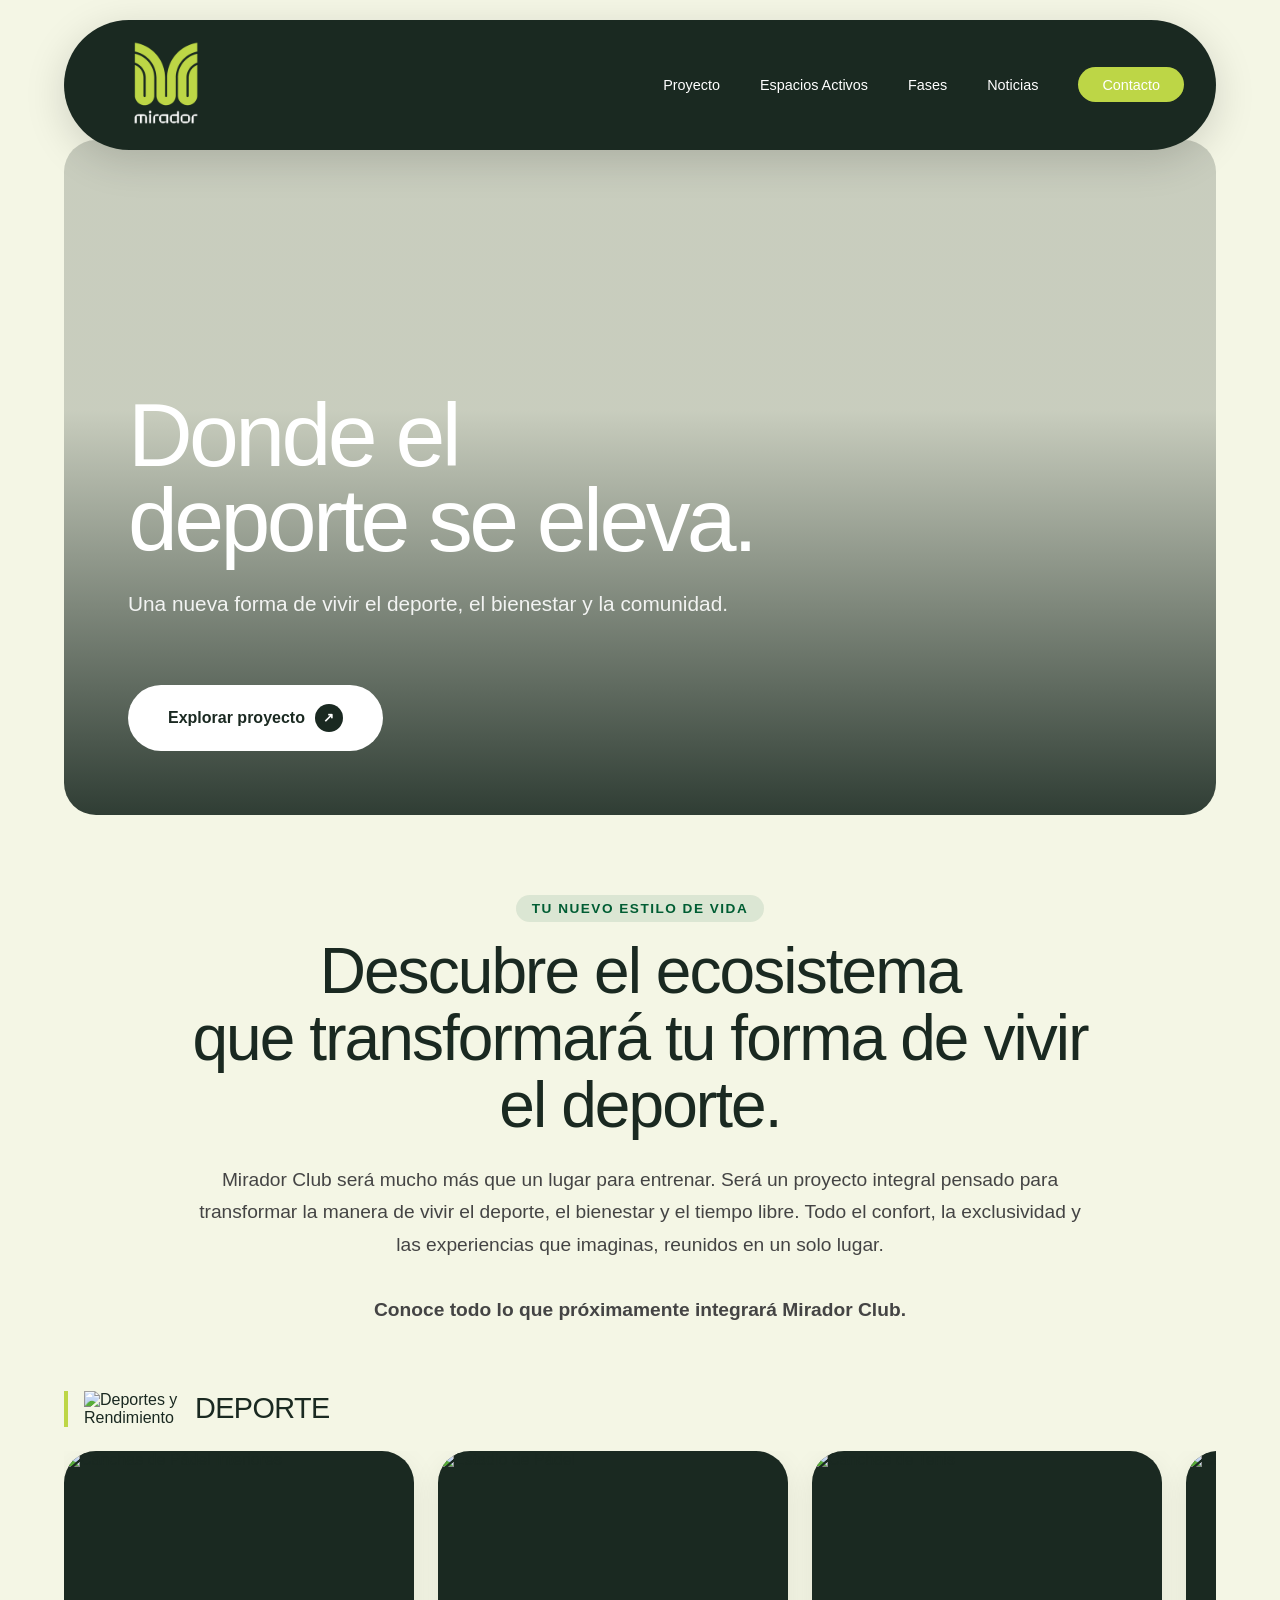
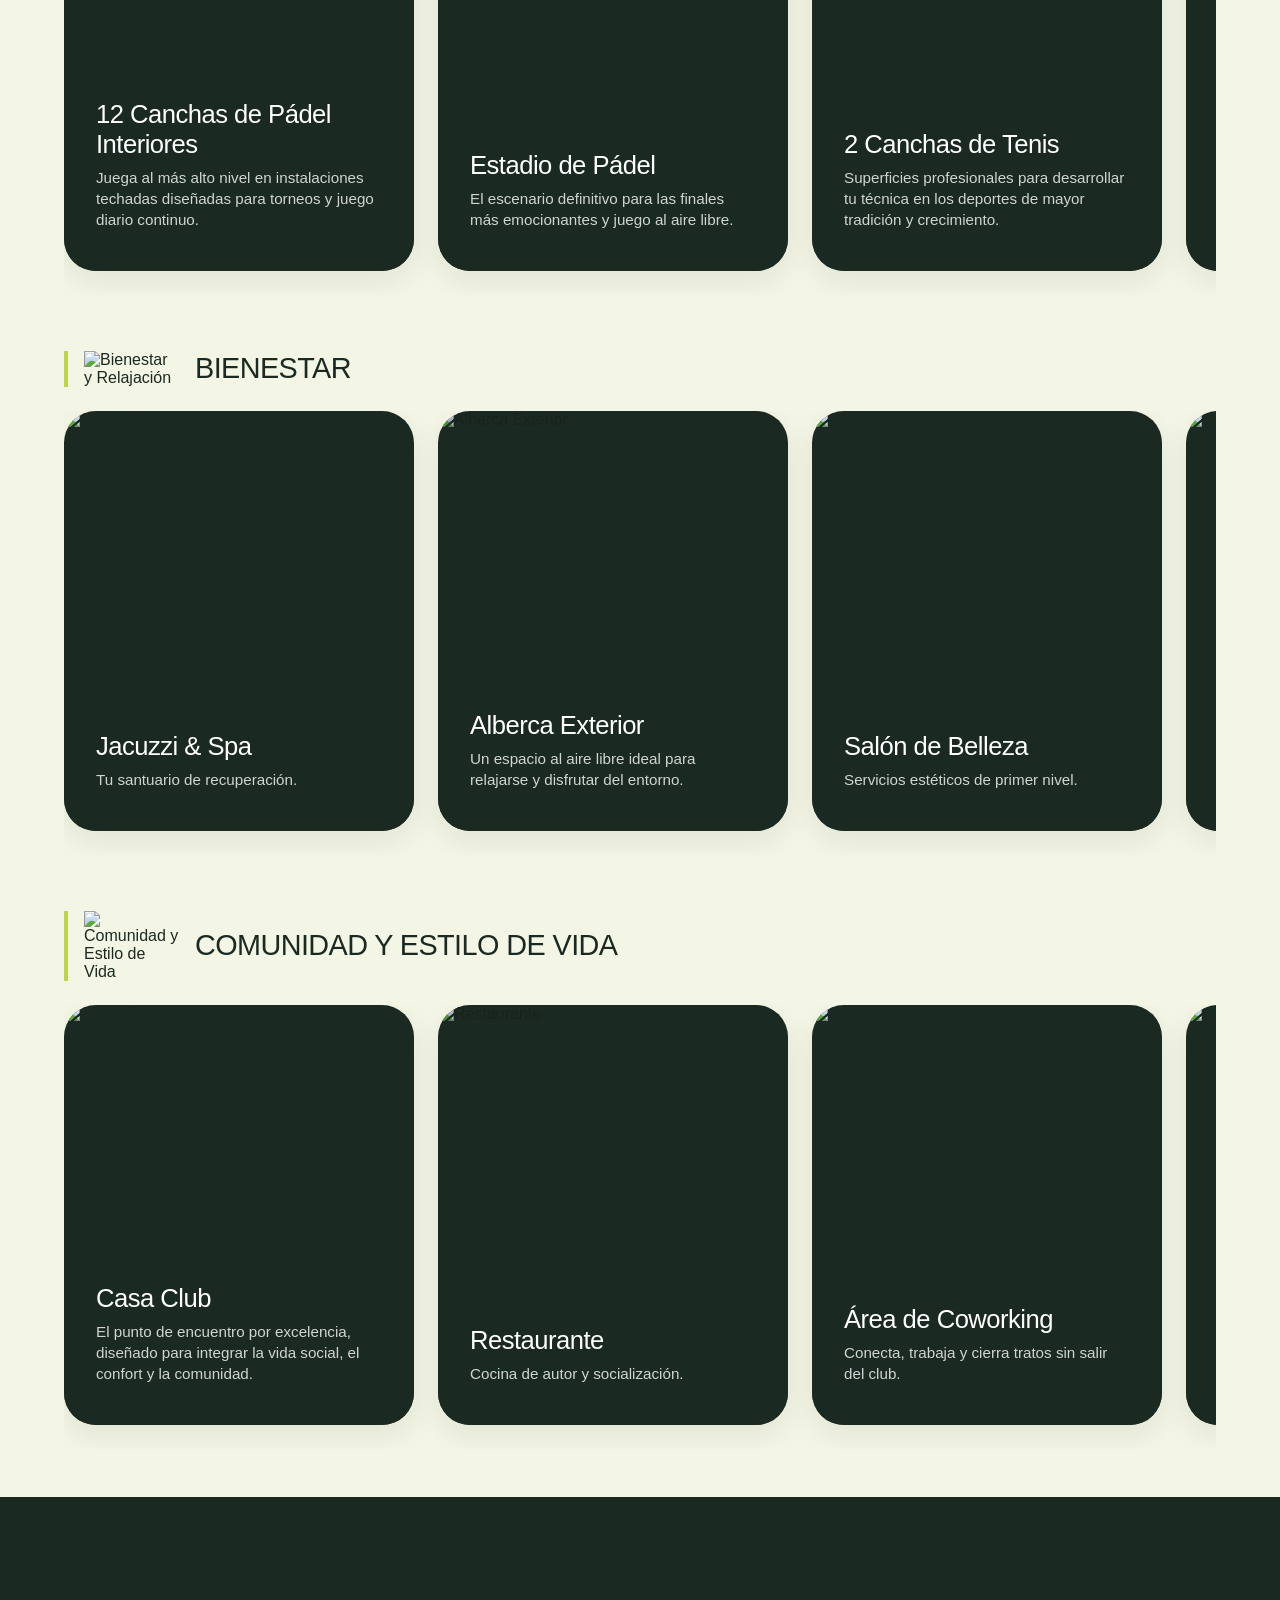
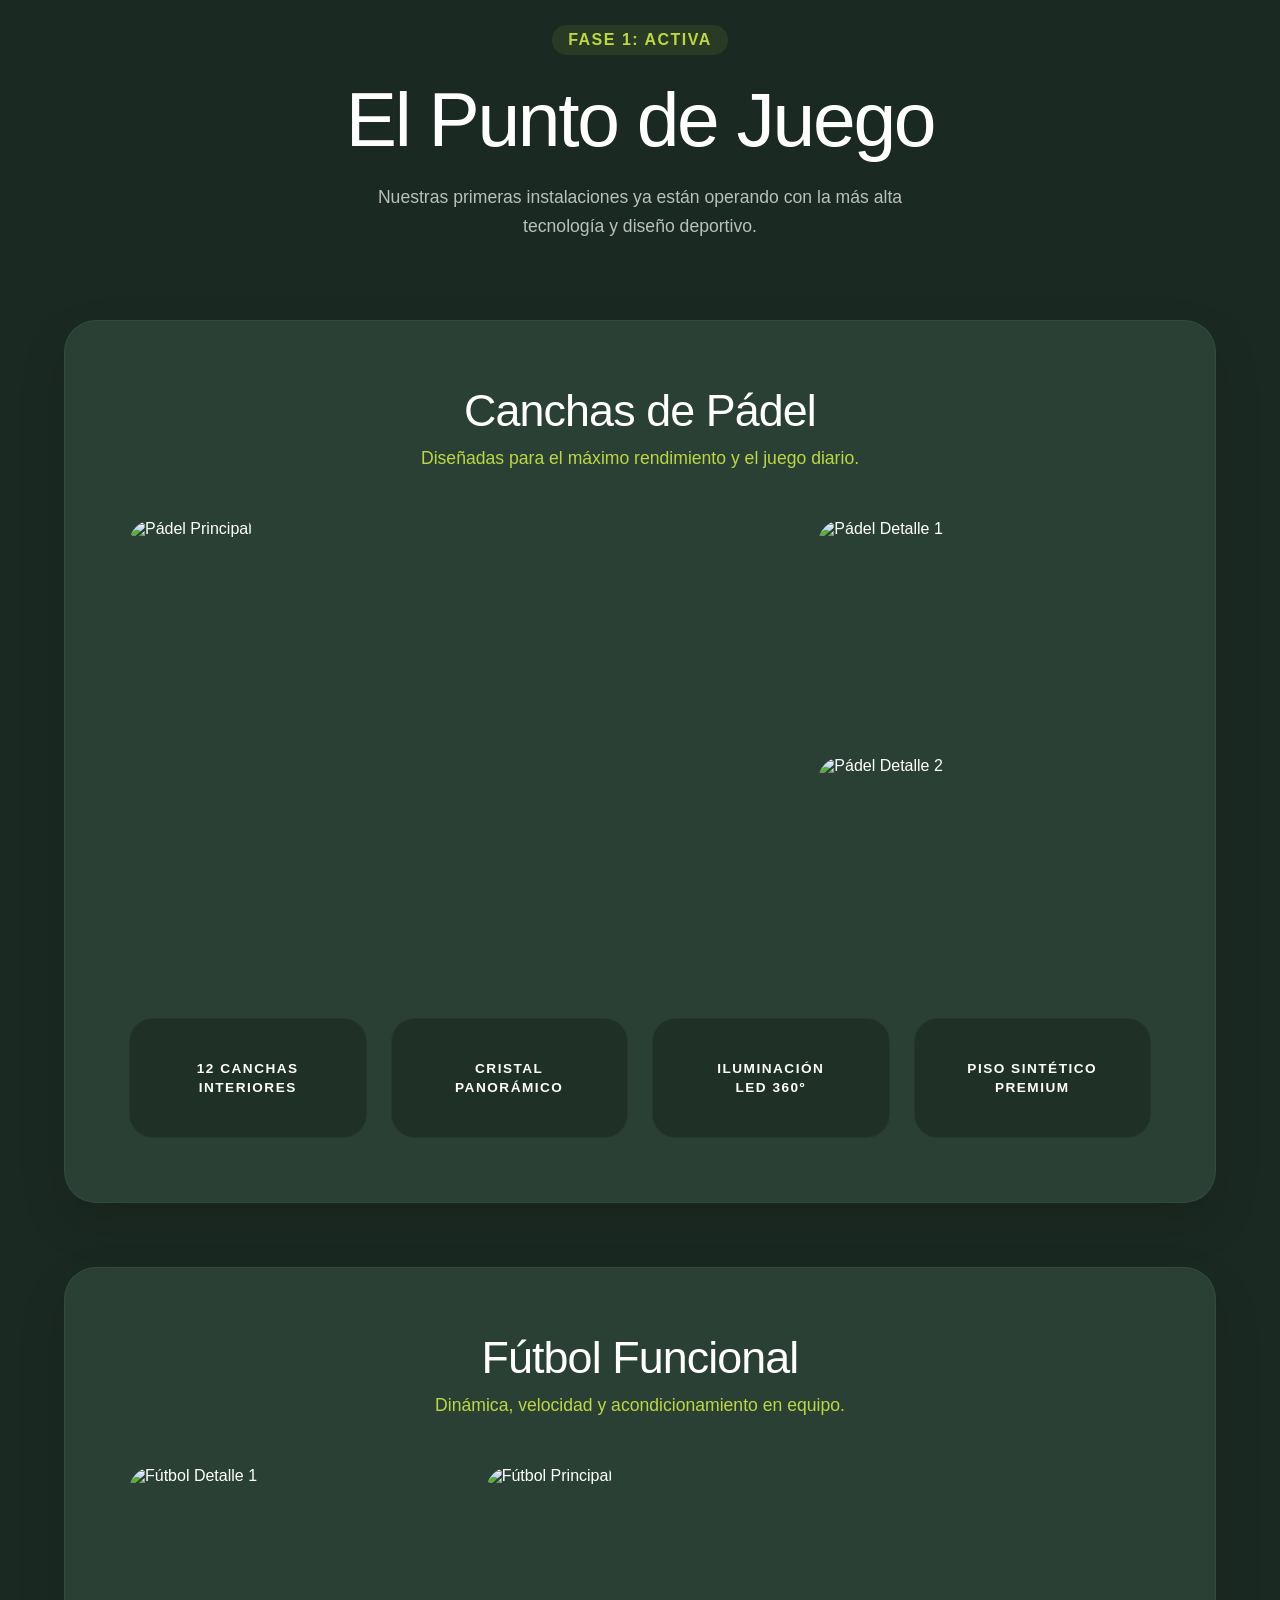
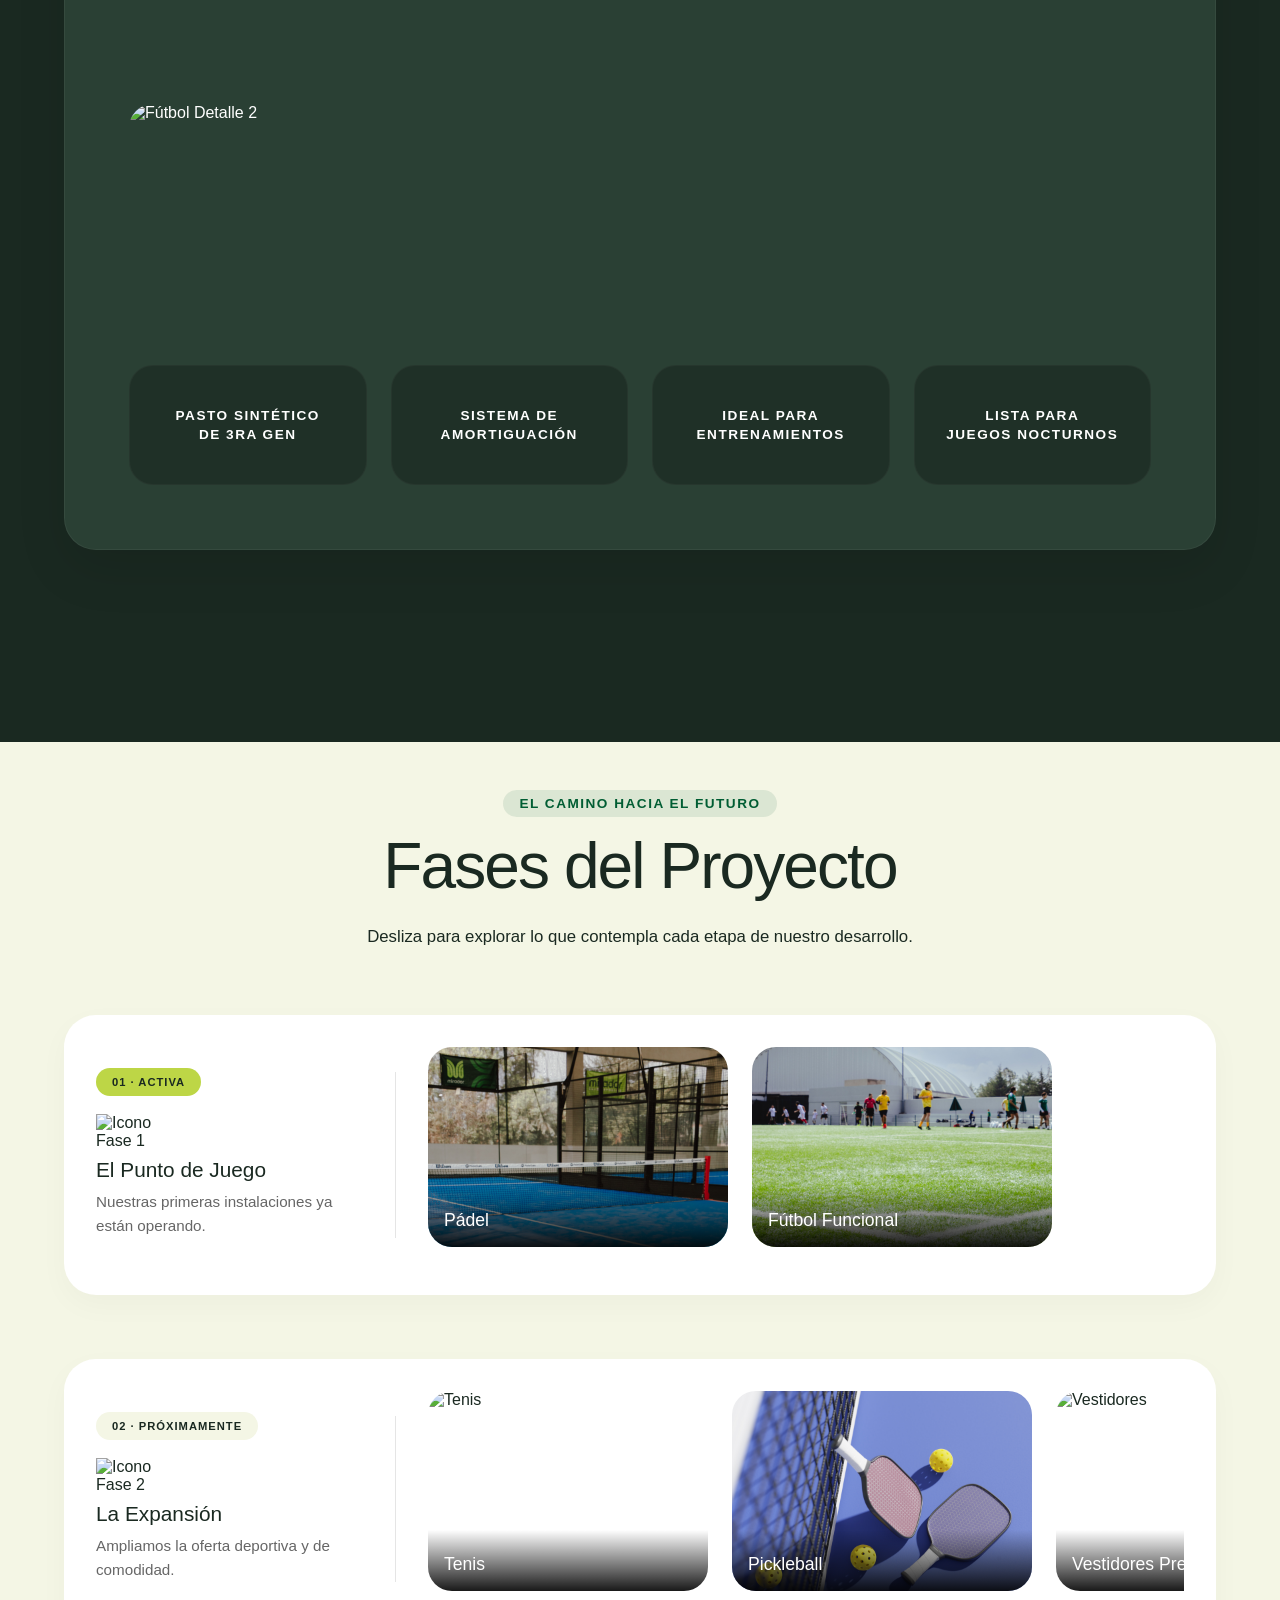
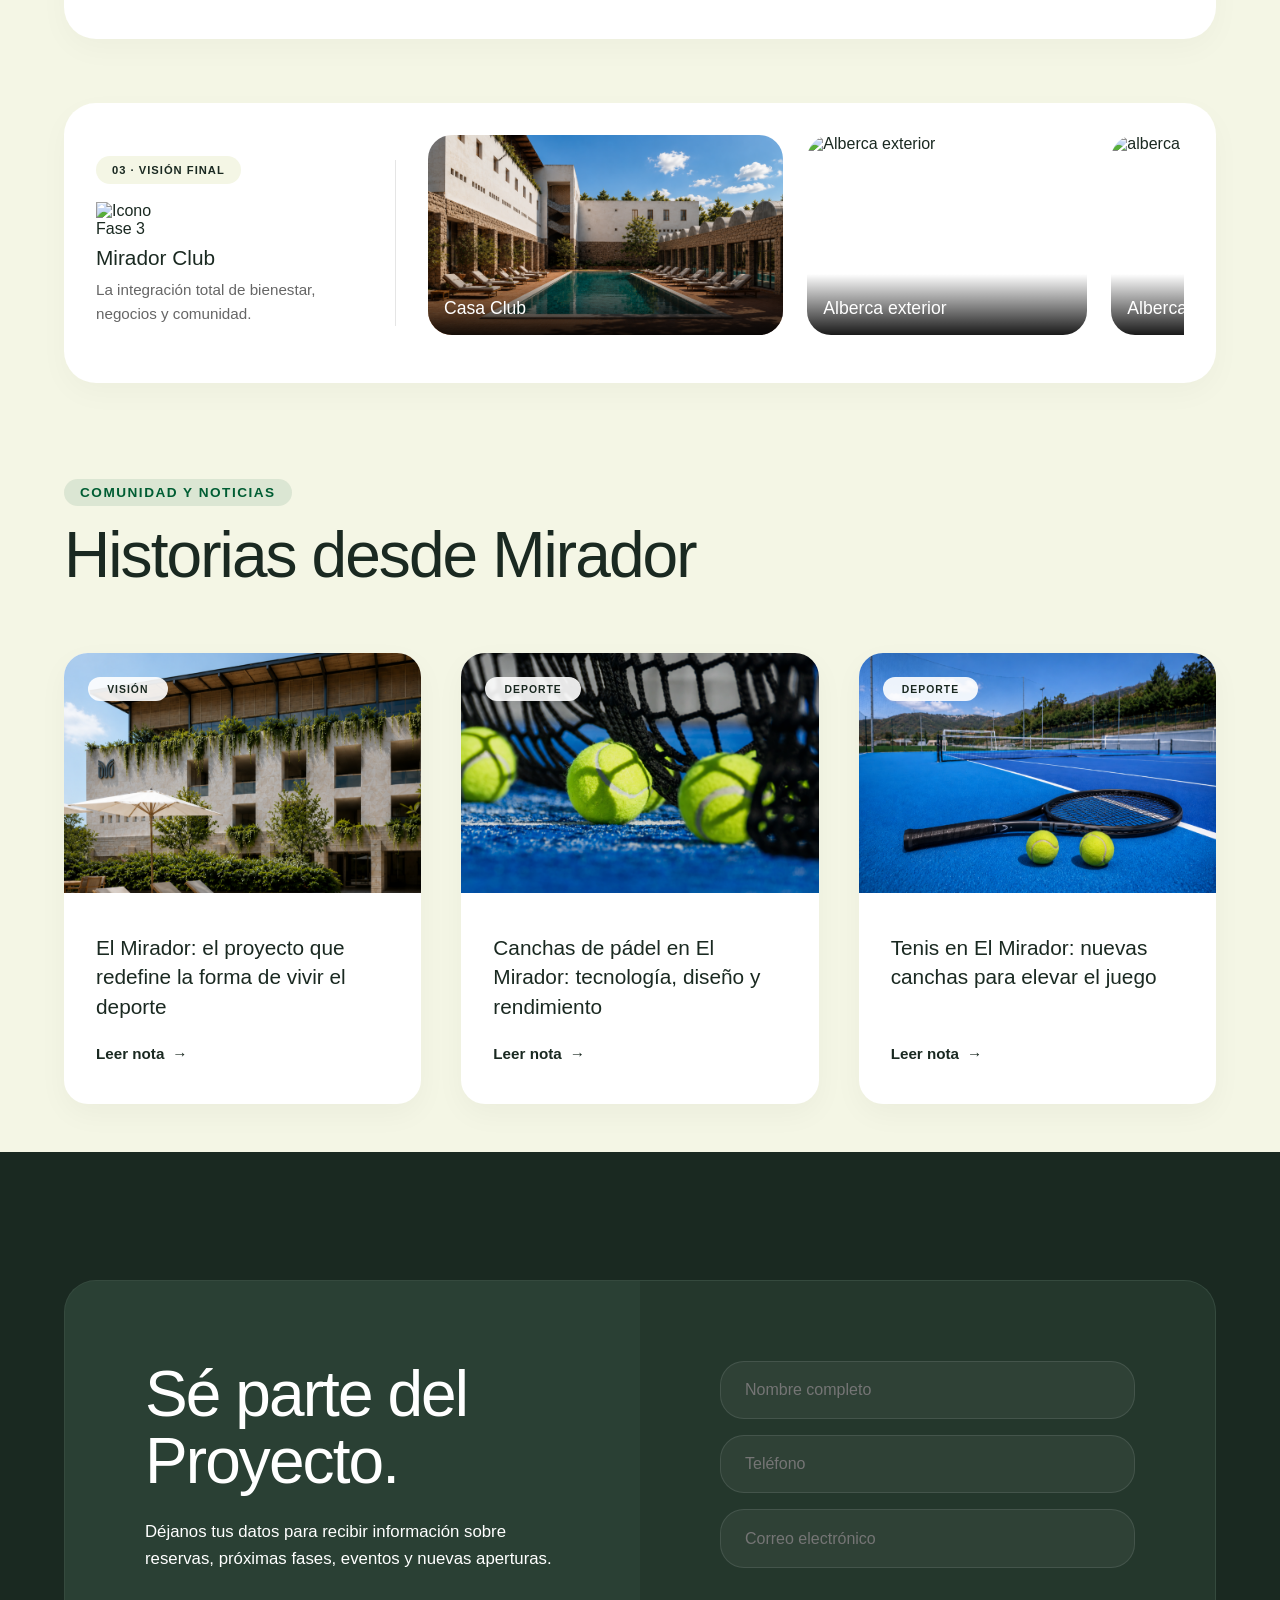
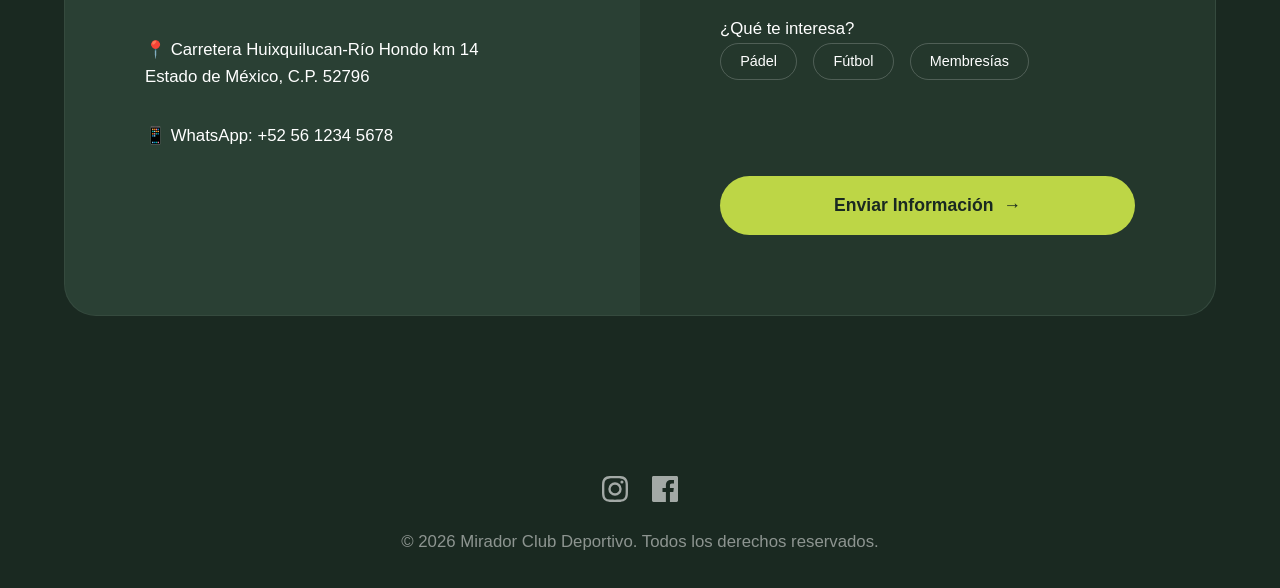
==== commit 4e3b436a: "Add files via upload" ====
--- a/index.html
+++ b/index.html
@@ -129,7 +129,7 @@
                             <img src="assets/tenis-mirador 2.png" alt="Canchas de Tenis">
                             <div class="tour-overlay">
                                
-                                <h3>Canchas de Tenis</h3>
+                                <h3>2 Canchas de Tenis</h3>
                                 <p>Superficies profesionales para desarrollar tu técnica en los deportes de mayor tradición y crecimiento.</p>
                             </div>
                         </div>
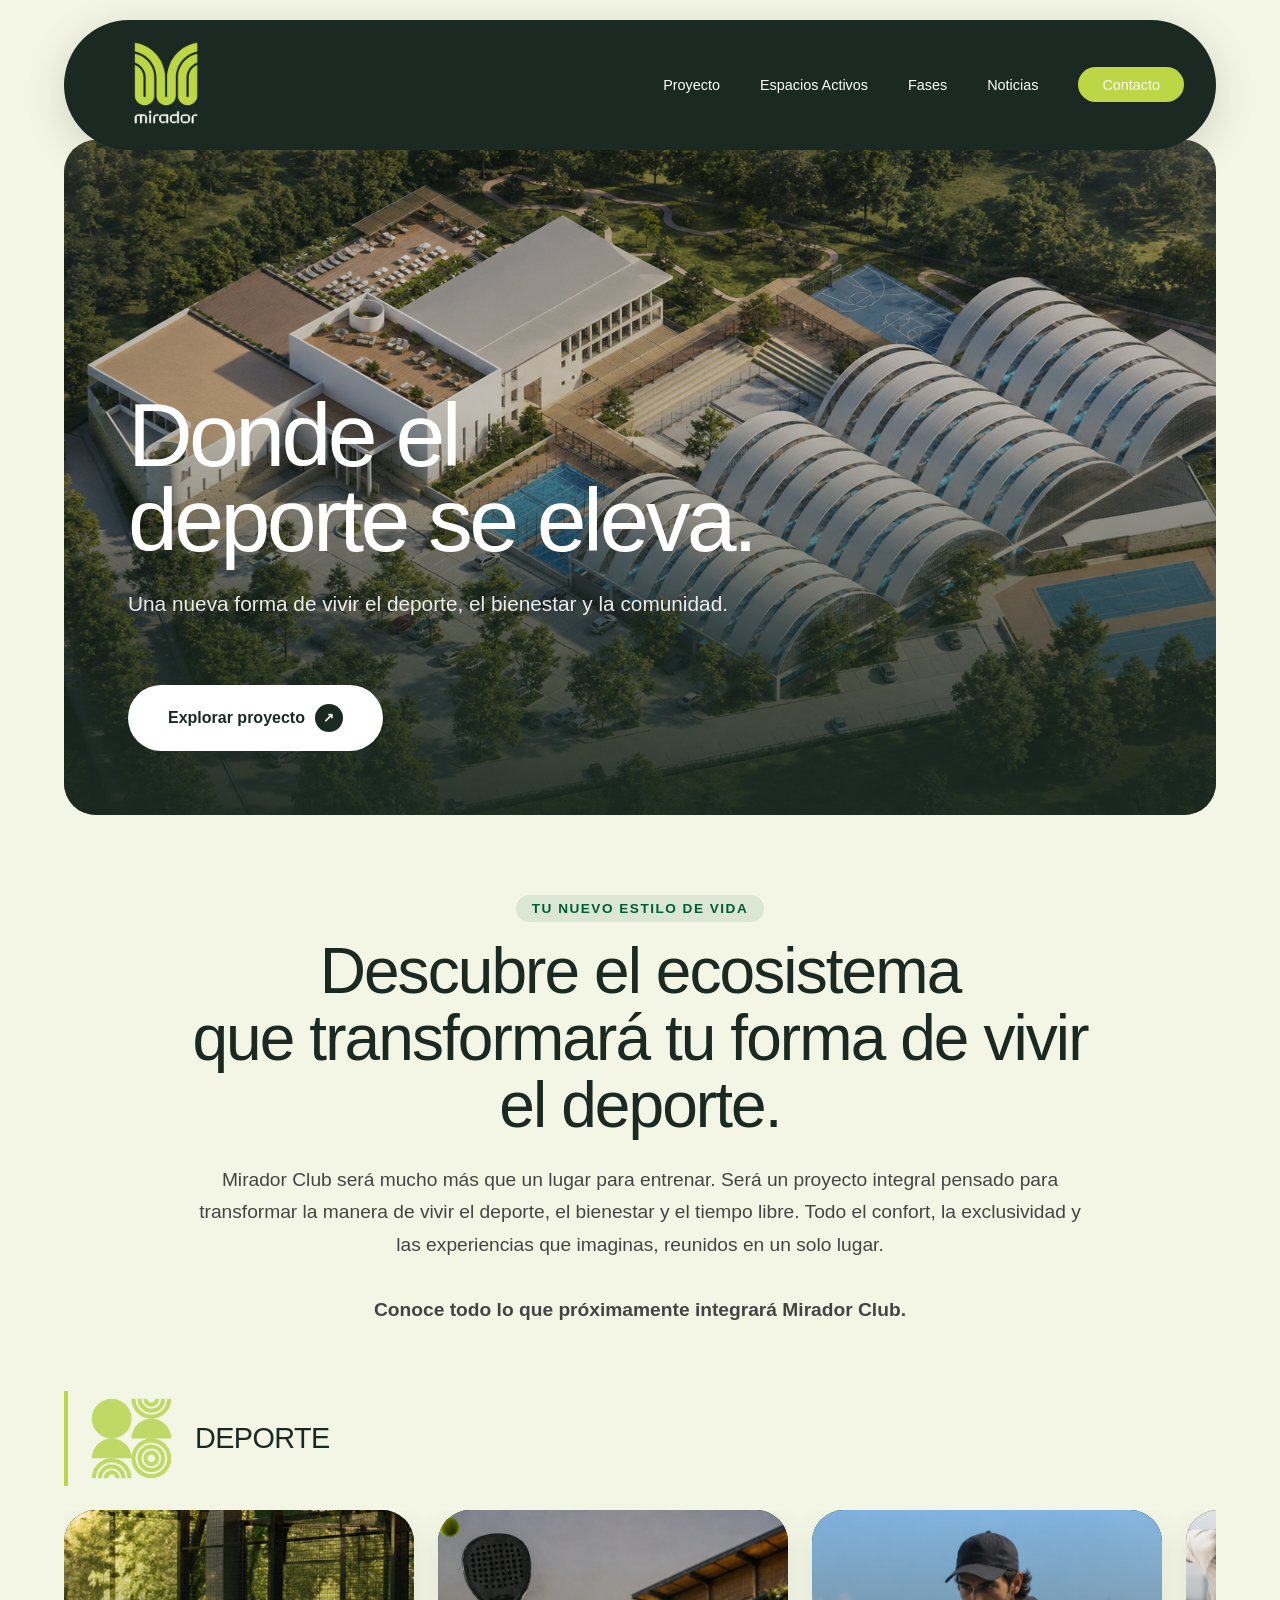
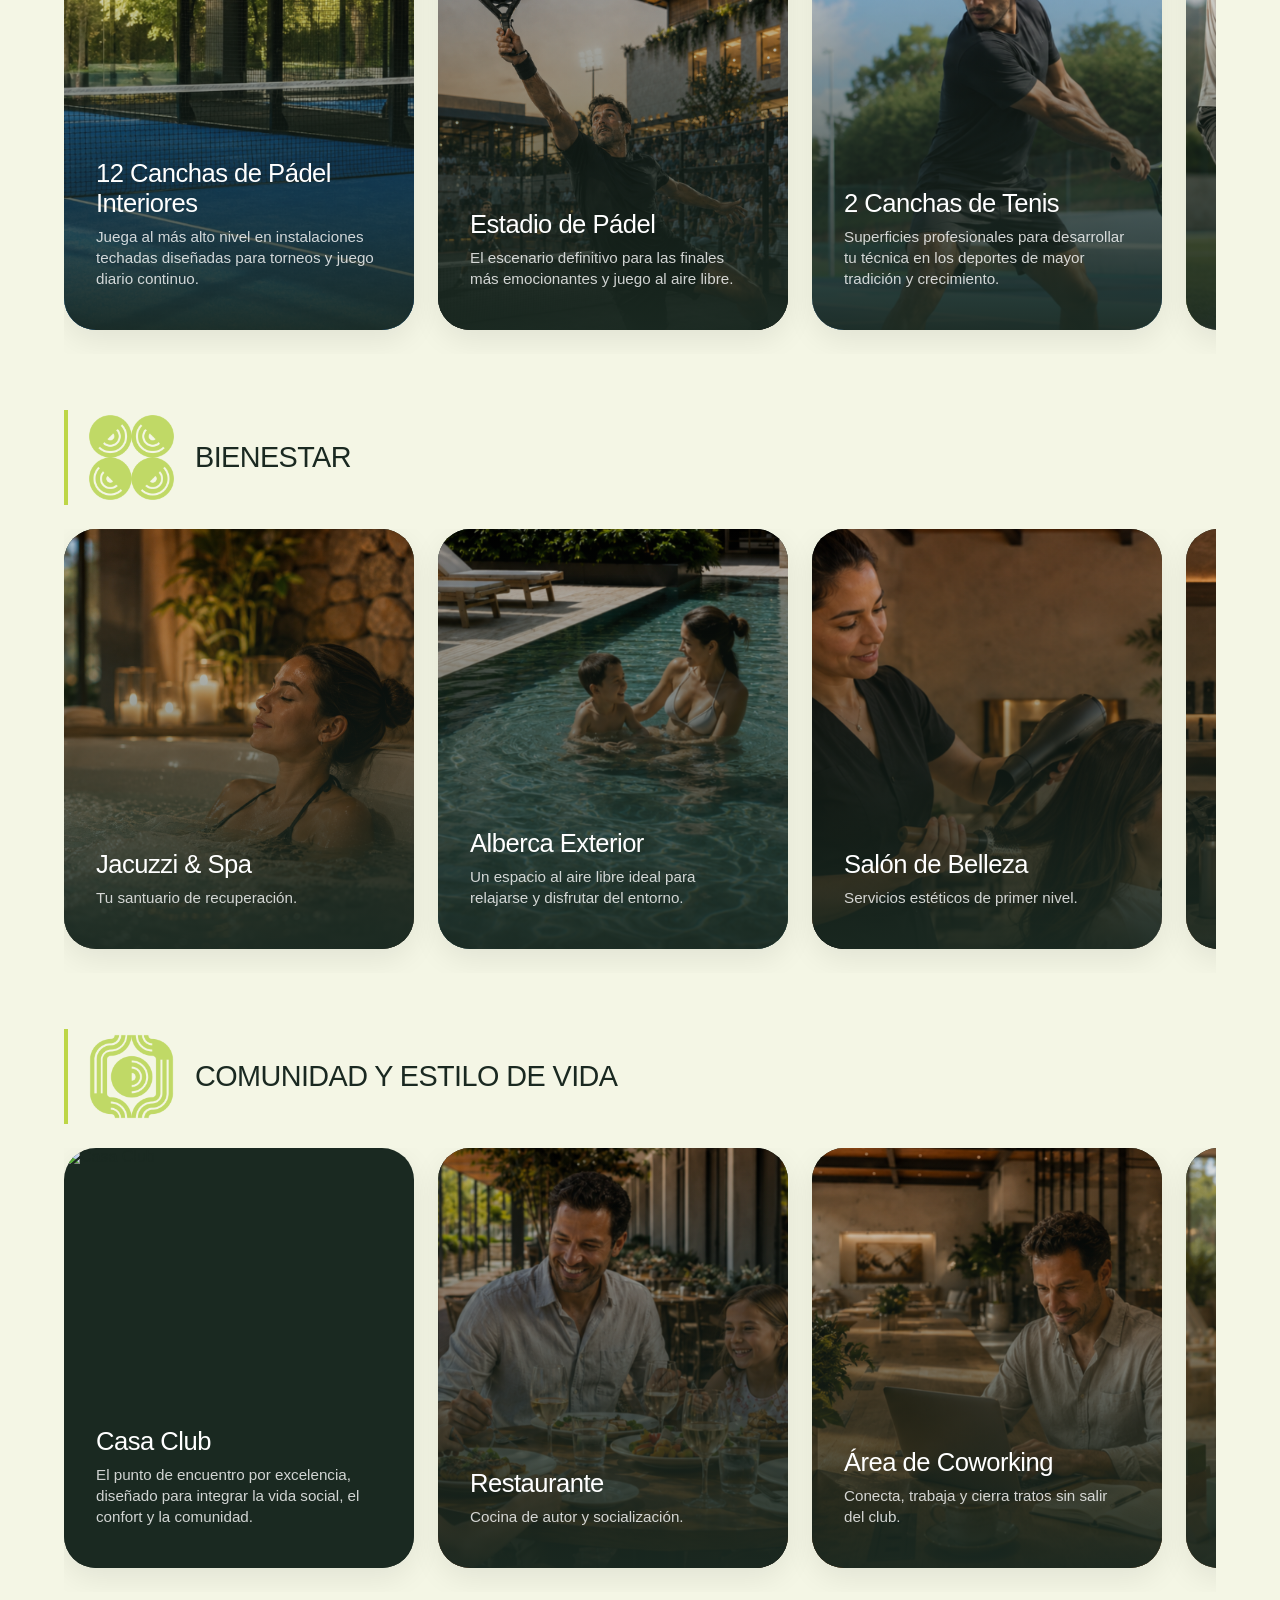
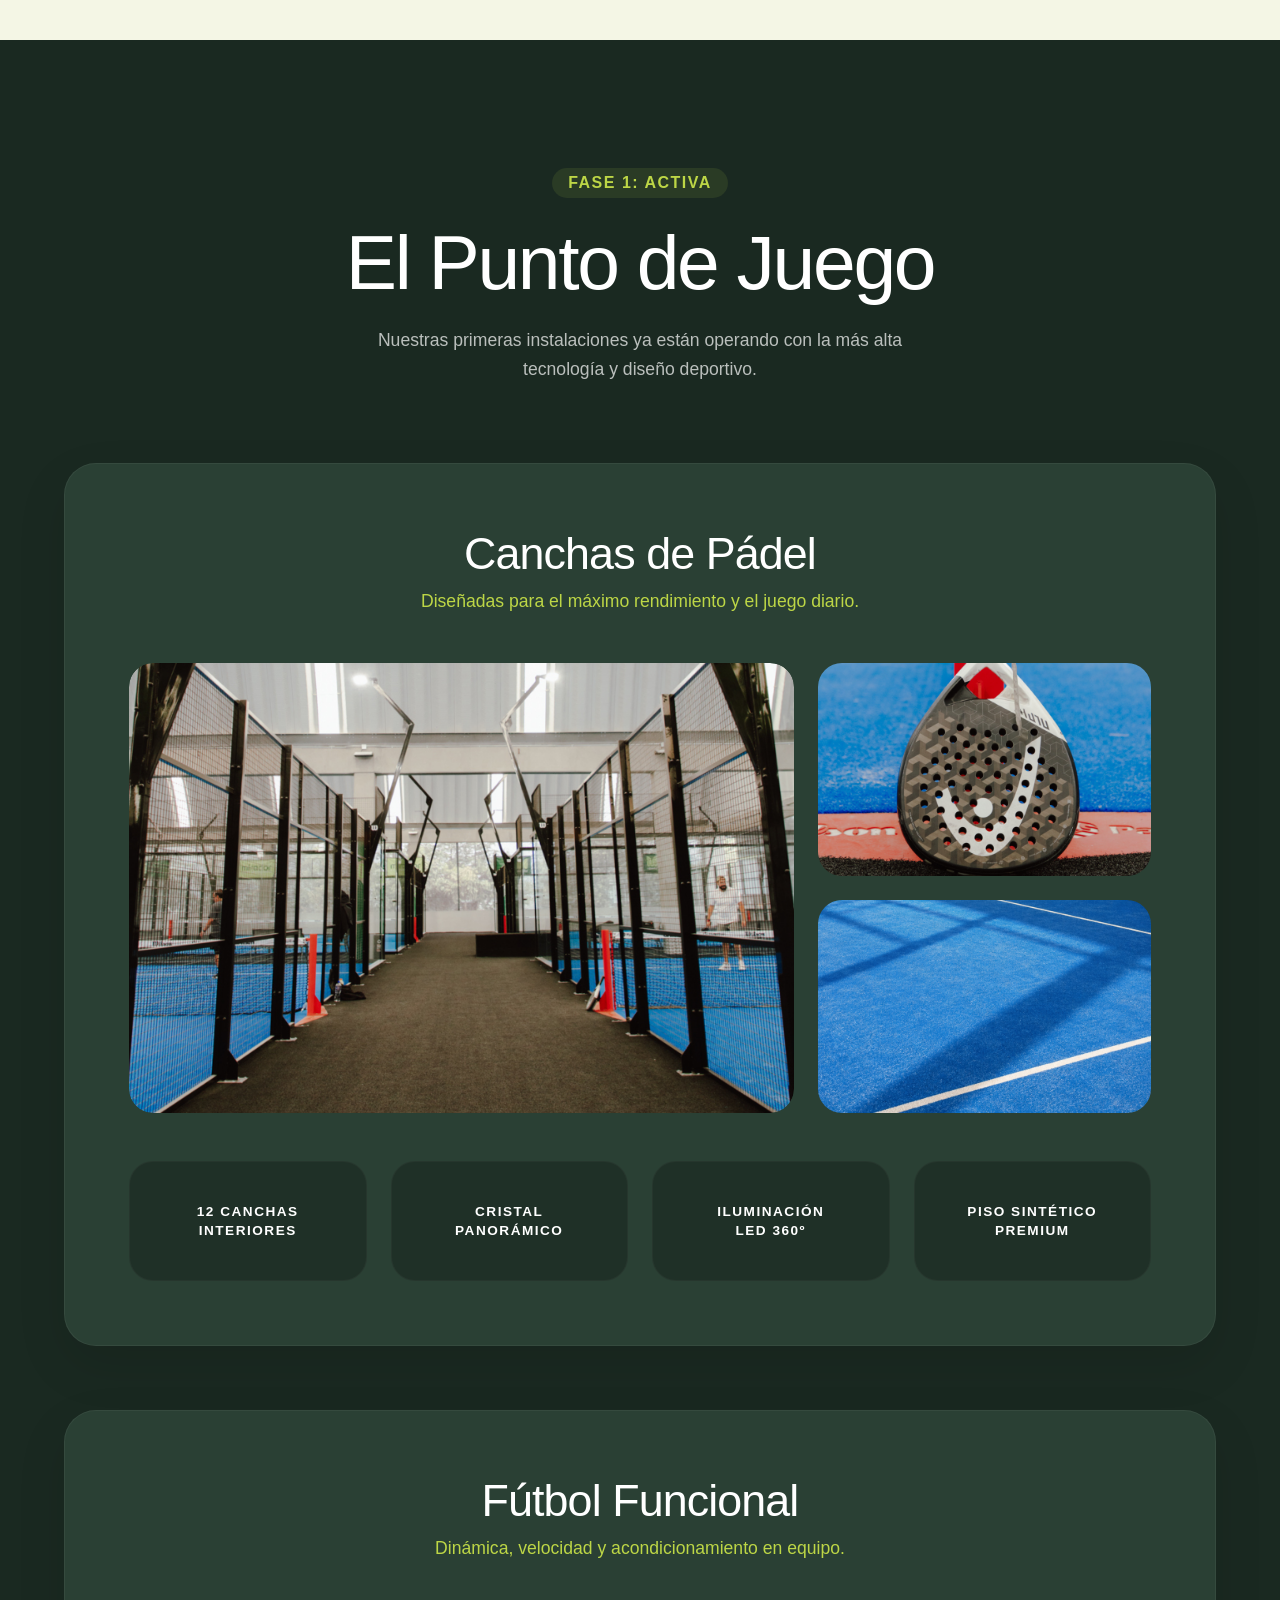
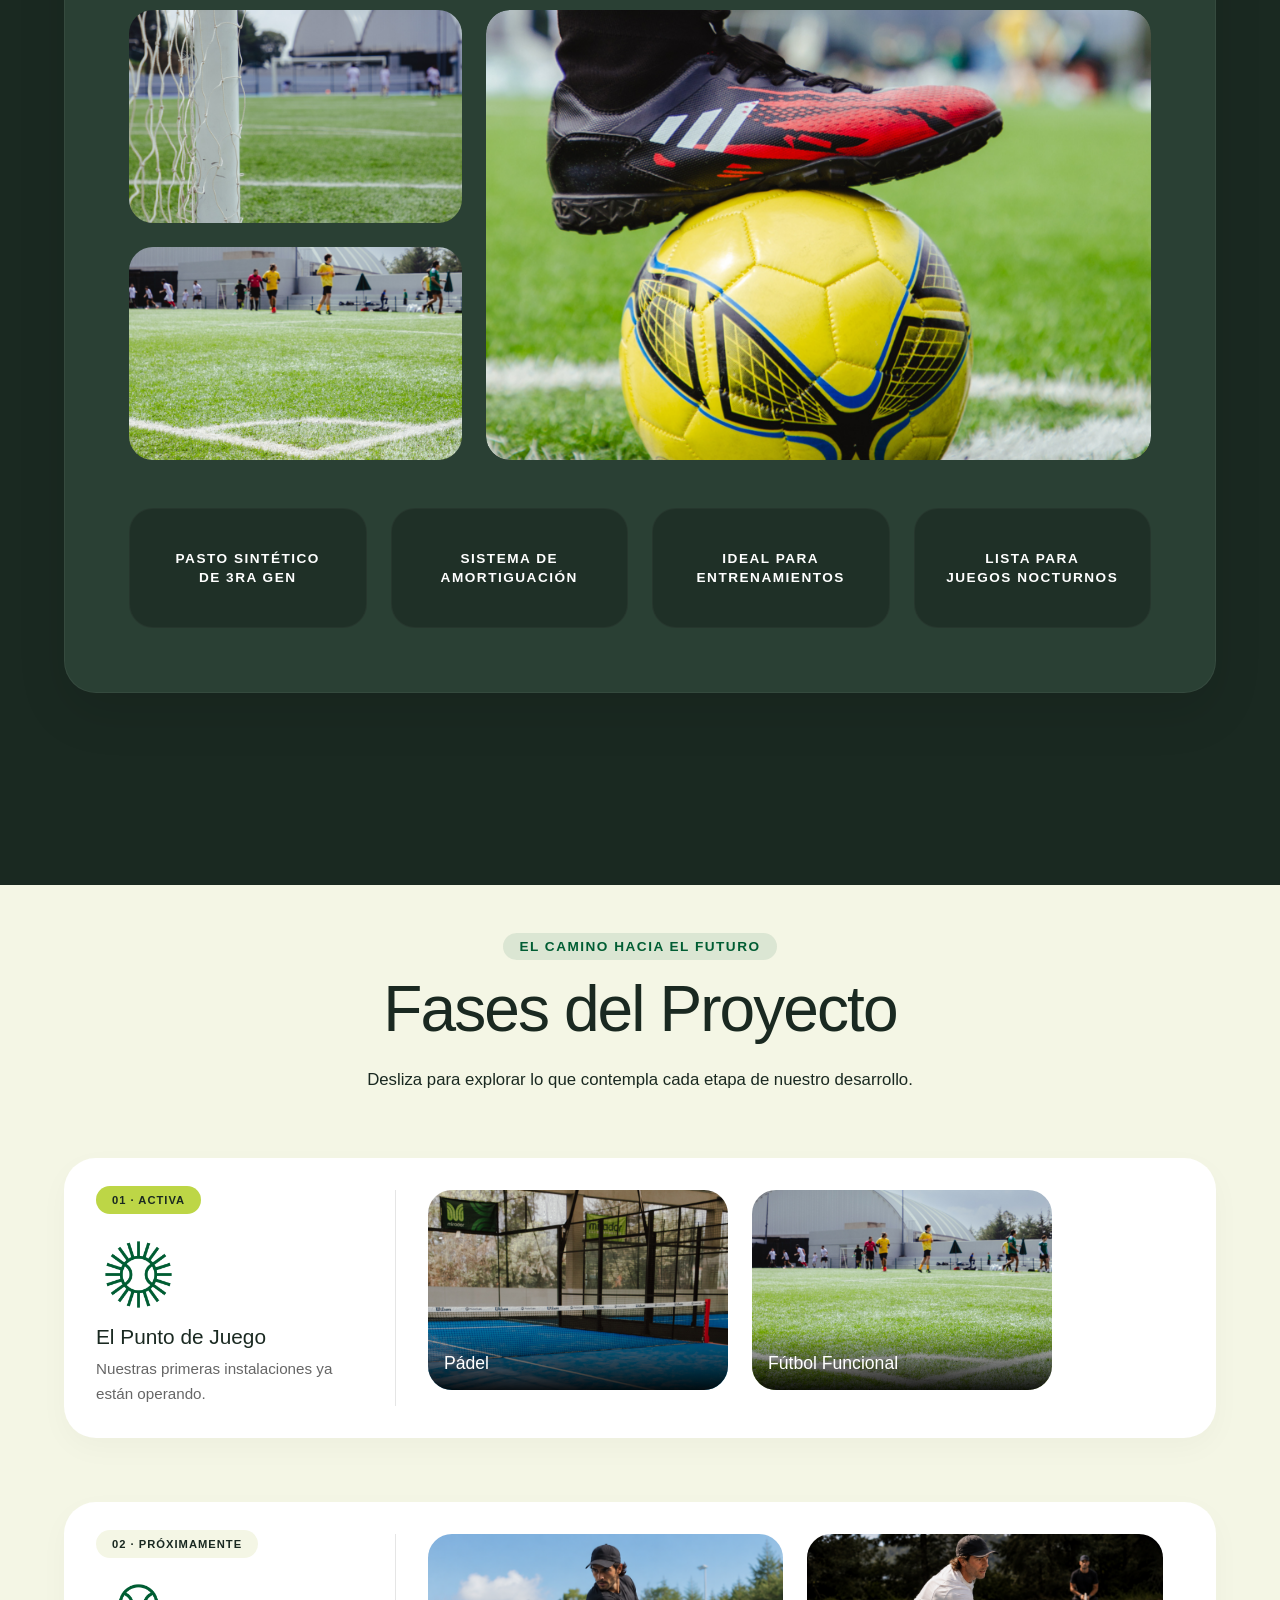
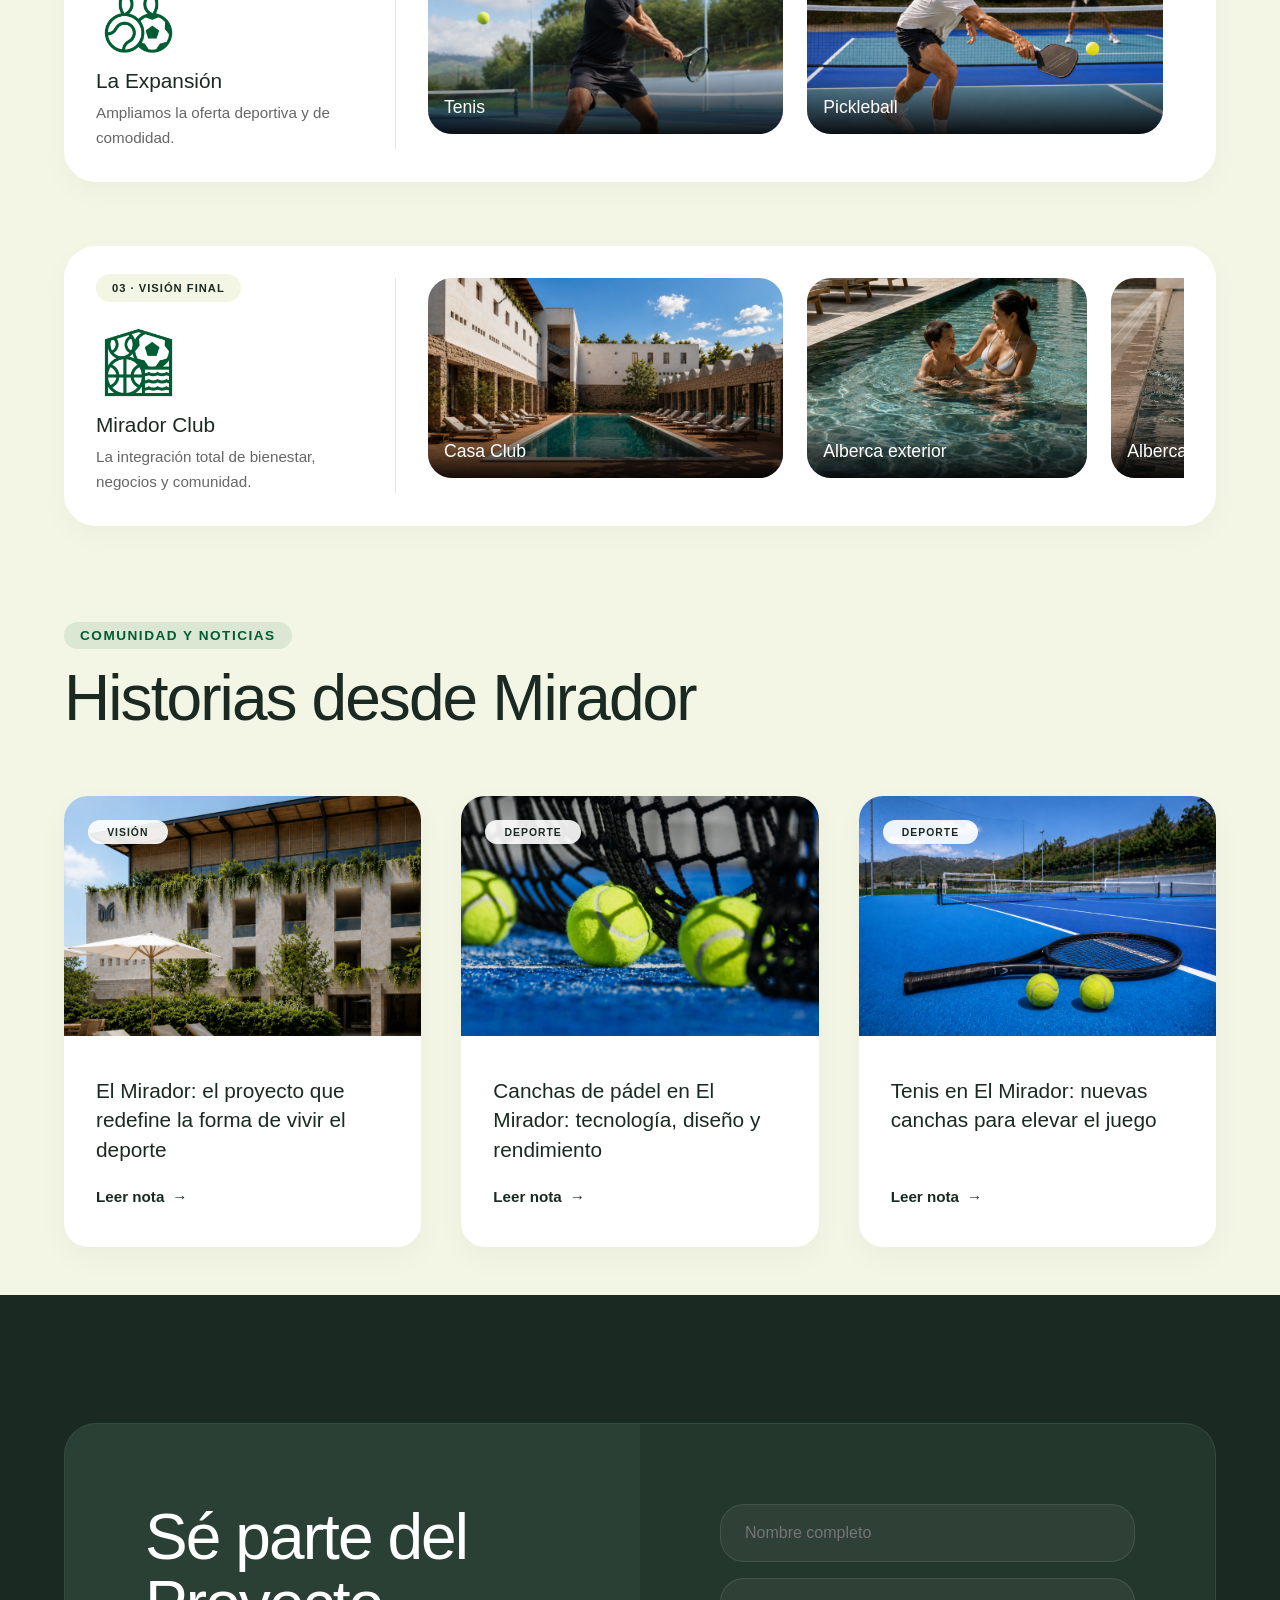
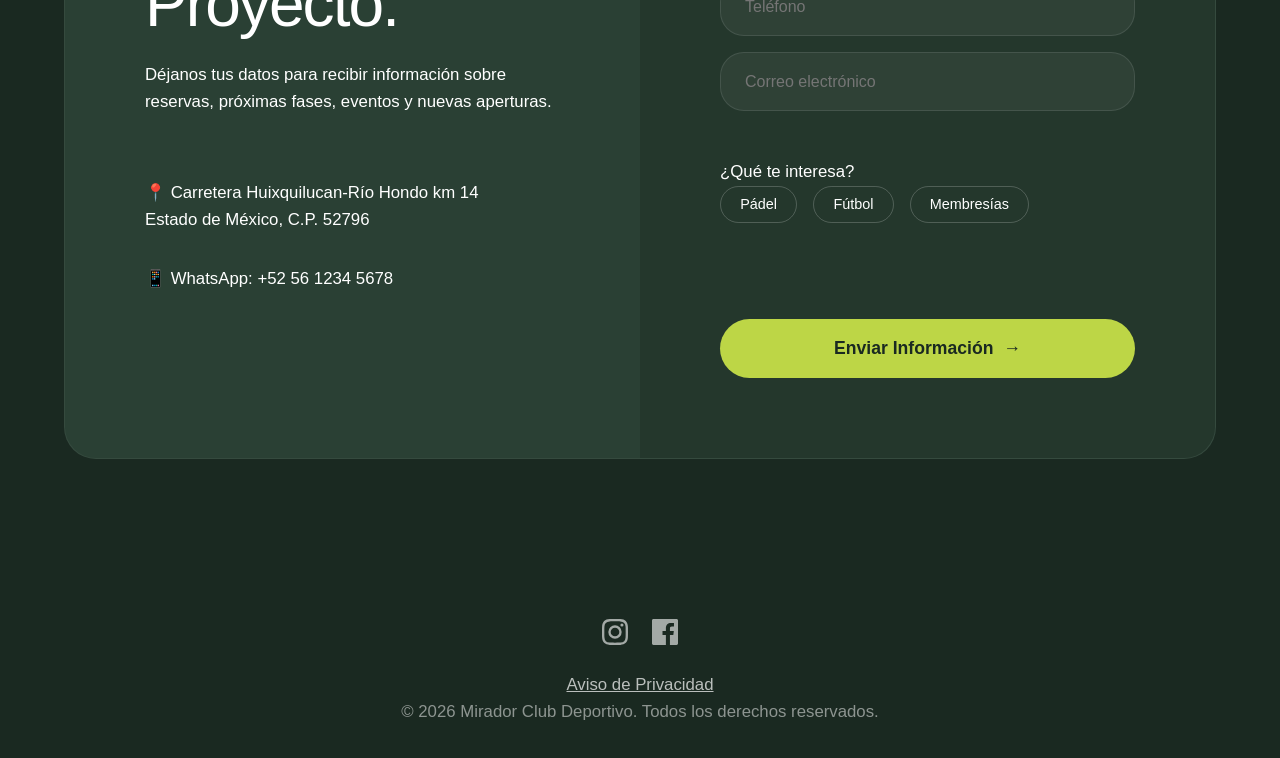
==== commit 1508f4f1: "Add files via upload" ====
--- a/index.html
+++ b/index.html
@@ -569,6 +569,7 @@
                 <svg width="26" height="26" fill="currentColor" viewBox="0 0 24 24"><path d="M22.675 0H1.325C.593 0 0 .593 0 1.325v21.351C0 23.407.593 24 1.325 24H12.82v-9.294H9.692v-3.622h3.128V8.413c0-3.1 1.893-4.788 4.659-4.788 1.325 0 2.463.099 2.795.143v3.24l-1.918.001c-1.504 0-1.795.715-1.795 1.763v2.313h3.587l-.467 3.622h-3.12V24h6.116c.73 0 1.323-.593 1.323-1.325V1.325C24 .593 23.407 0 22.675 0z"/></svg>
             </a>
         </div>
+        <p><a href="aviso-privacidad.html" style="color: rgba(255,255,255,0.7); text-decoration: underline;">Aviso de Privacidad</a></p>
         <p>© 2026 Mirador Club Deportivo. Todos los derechos reservados.</p>
     </footer>
 
--- a/style.css
+++ b/style.css
@@ -839,4 +839,37 @@
     .sport-gallery { grid-template-columns: 1fr; }
     .gallery-img { height: 220px; }
     .carousel-item { min-width: 85%; }
+}
+
+
+
+
+/* =========================================
+   CORRECCIÓN CARRUSEL DE FASES EN MÓVIL
+   ========================================= */
+@media (max-width: 768px) {
+    .phase-carousel {
+        gap: 0.8rem !important; /* Reduce el espacio entre imágenes */
+    }
+    
+    .carousel-item {
+        flex: 0 0 200px !important; /* Hace las tarjetas más angostas (200px) */
+        min-width: 200px !important; 
+        height: 140px !important; /* Reduce la altura para que no ocupen toda la pantalla */
+        border-radius: var(--radius-sm) !important;
+    }
+    
+    .carousel-caption {
+        font-size: 0.85rem !important; /* Texto un poco más pequeño y elegante */
+        padding: 1.5rem 0.8rem 0.8rem !important;
+    }
+    
+    /* Para que el icono y el título de la fase estén más compactos */
+    .phase-info img {
+        width: 35px !important;
+        margin-top: 1rem !important;
+    }
+    .phase-info h4 {
+        font-size: 1.3rem !important;
+    }
 }
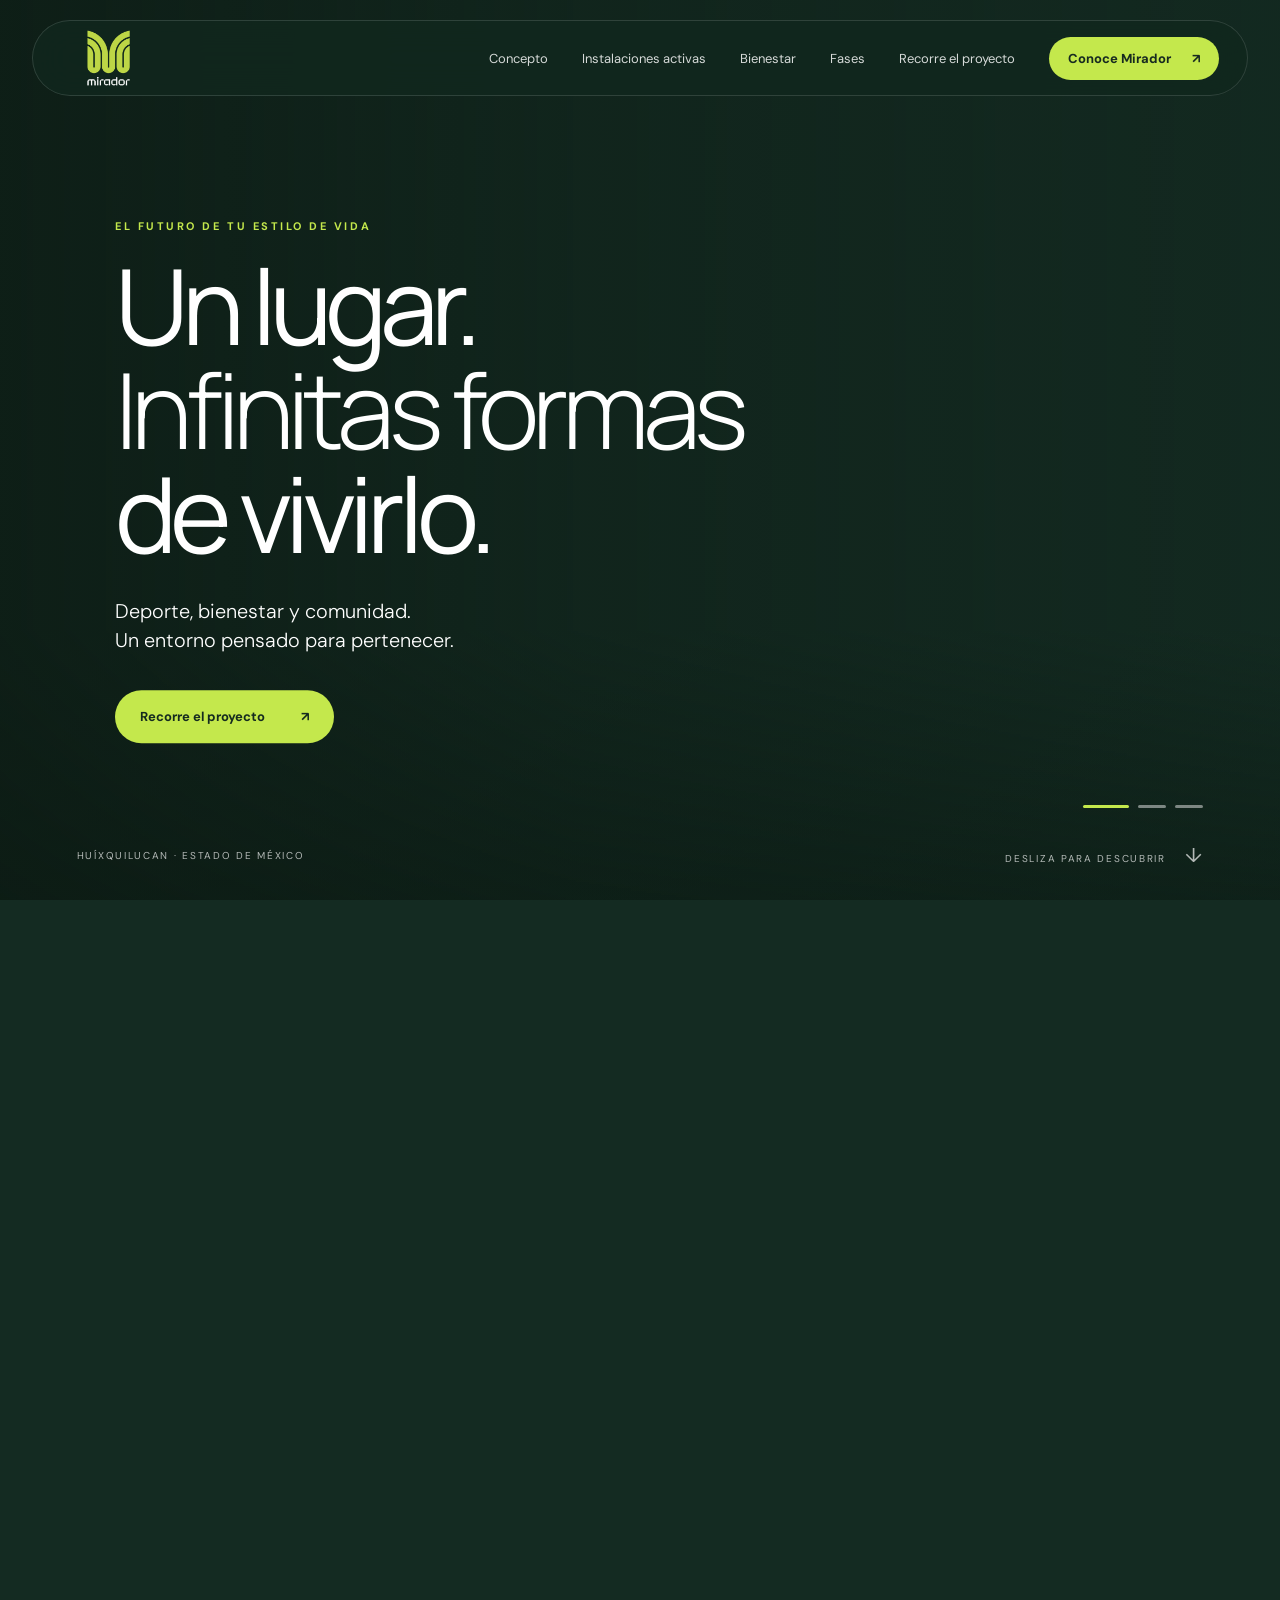
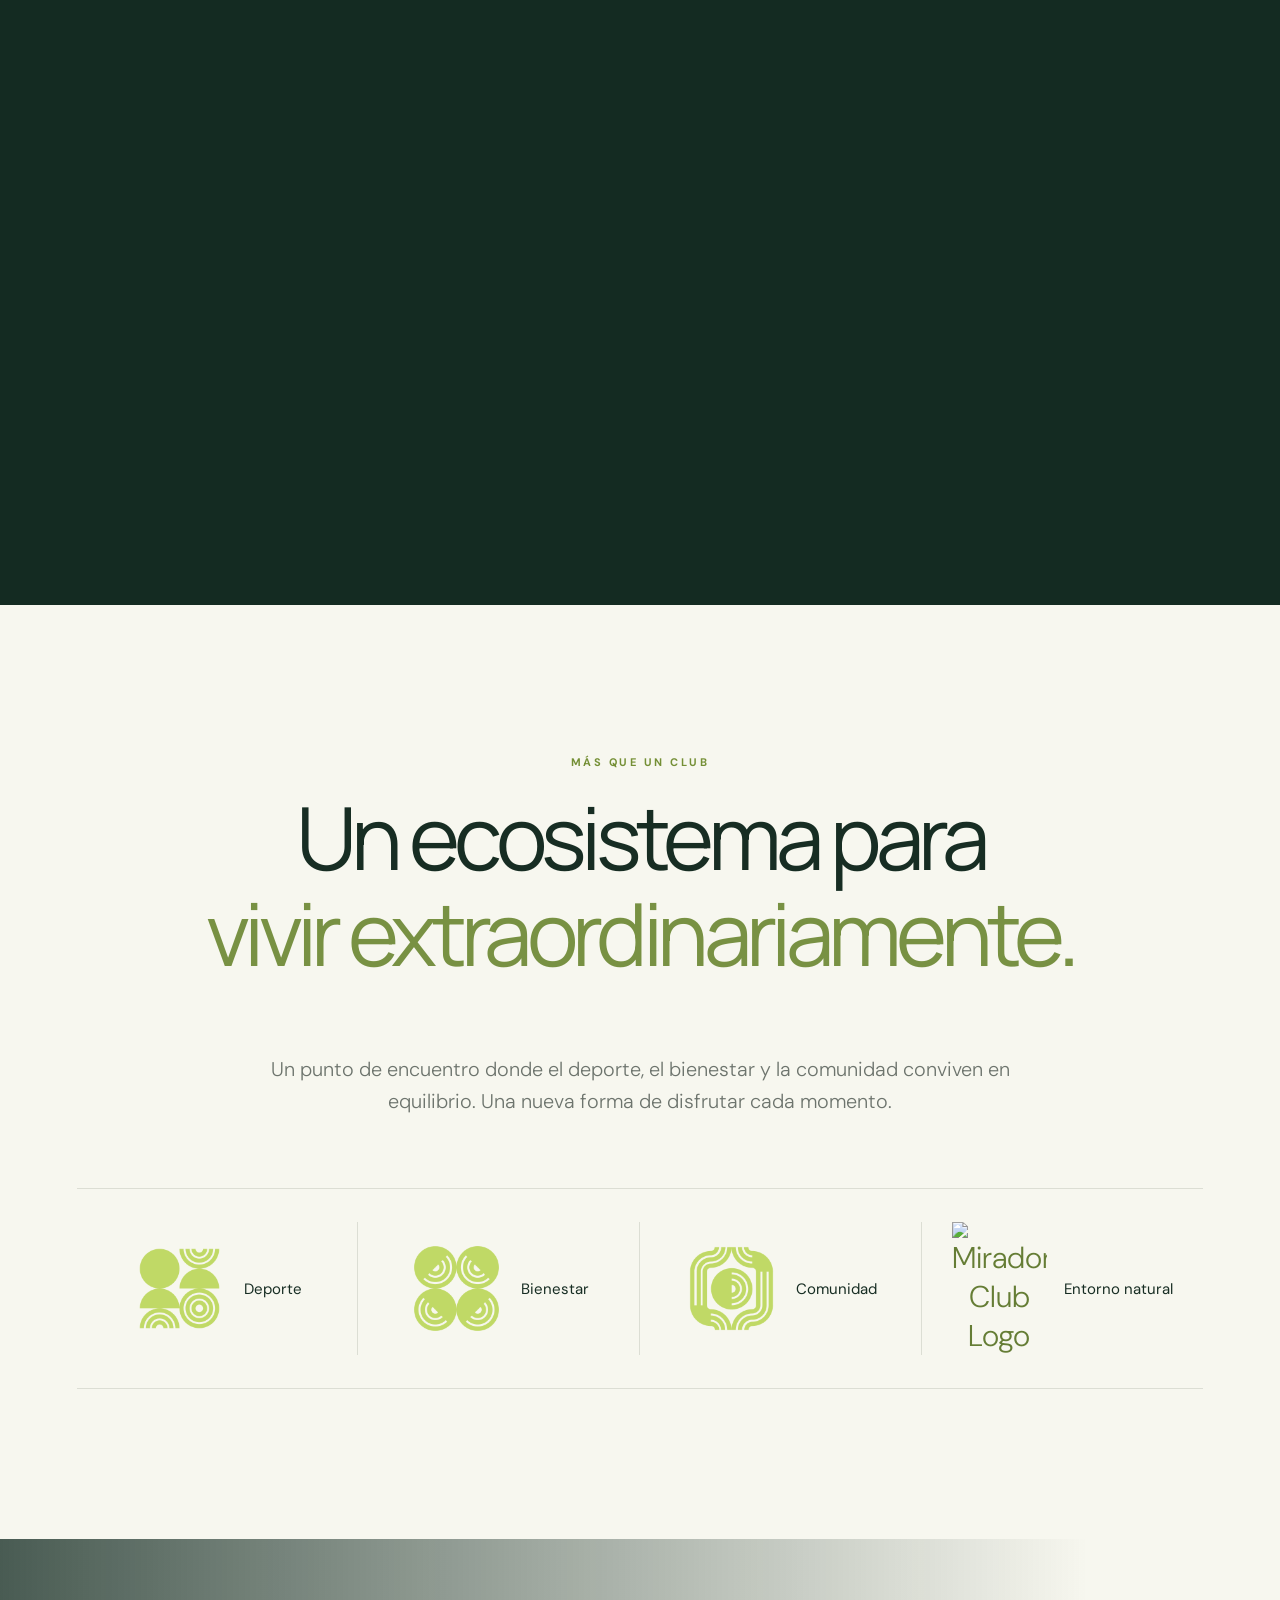
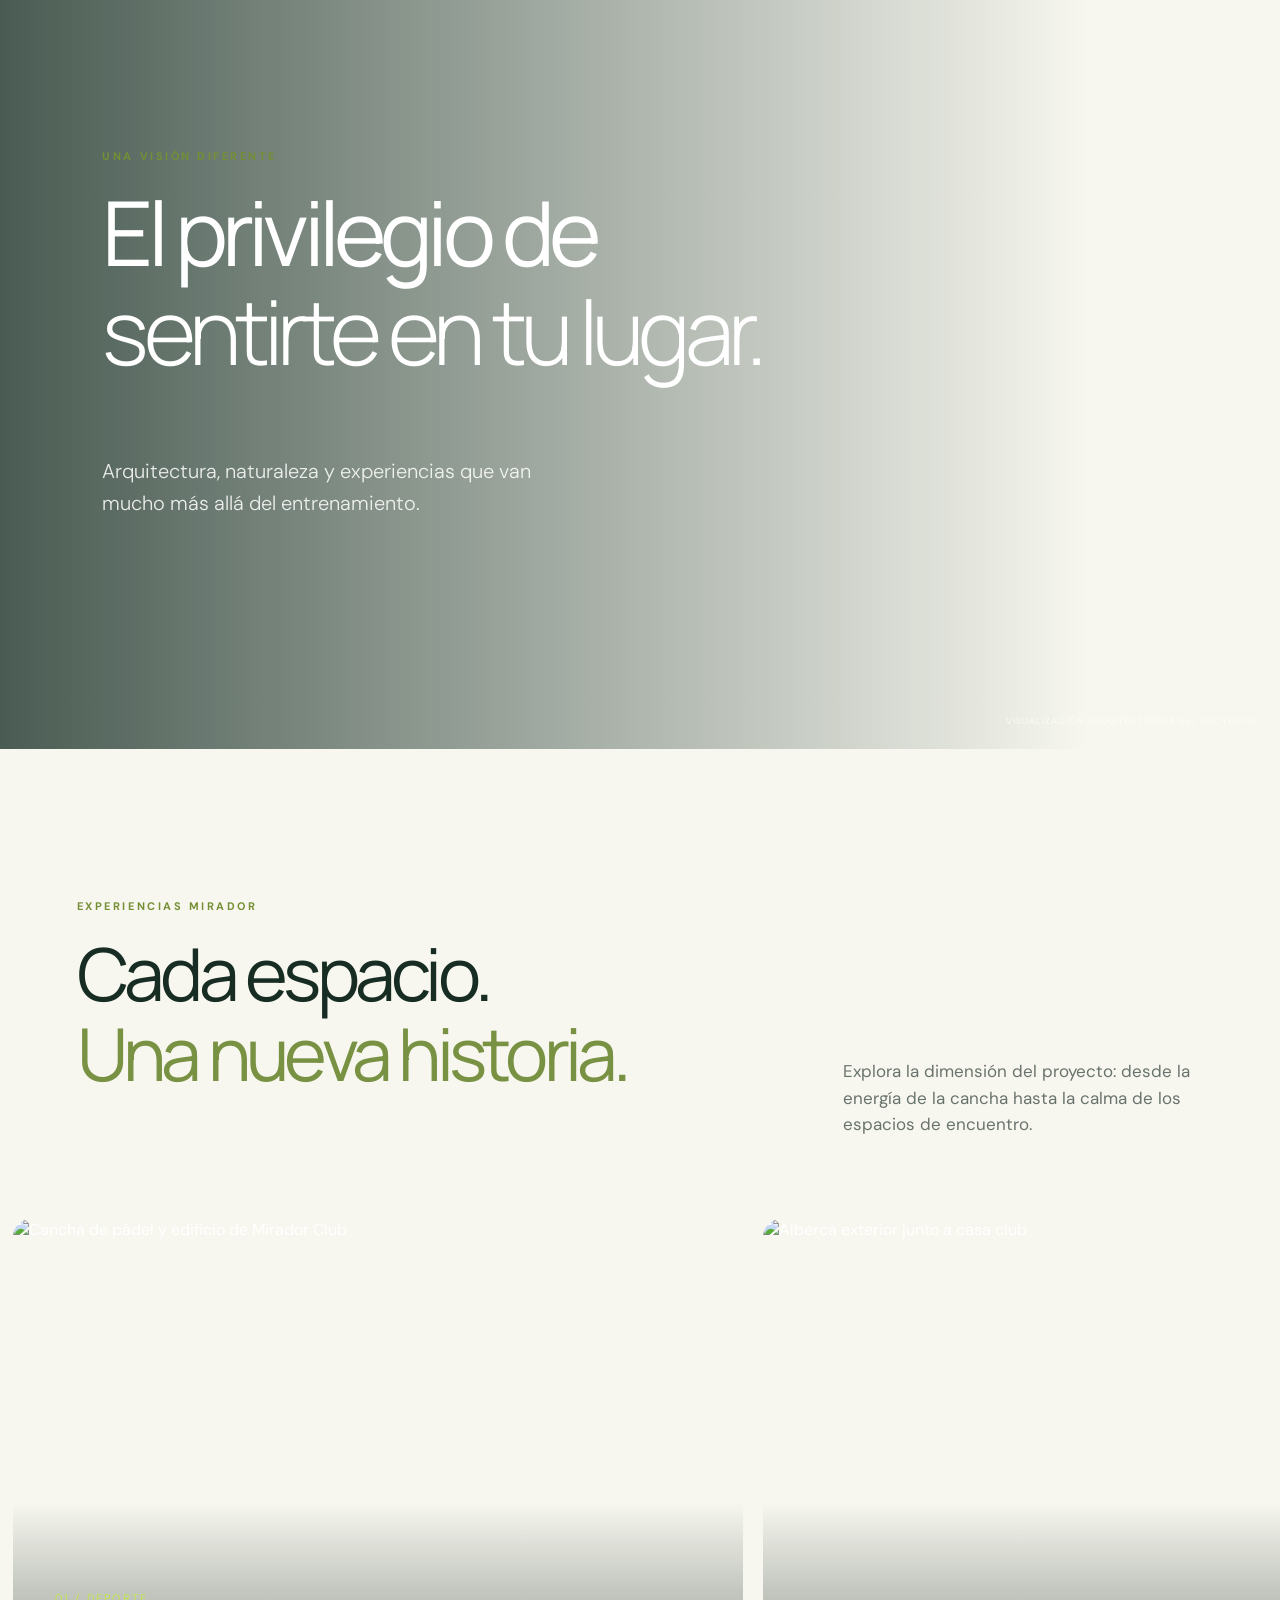
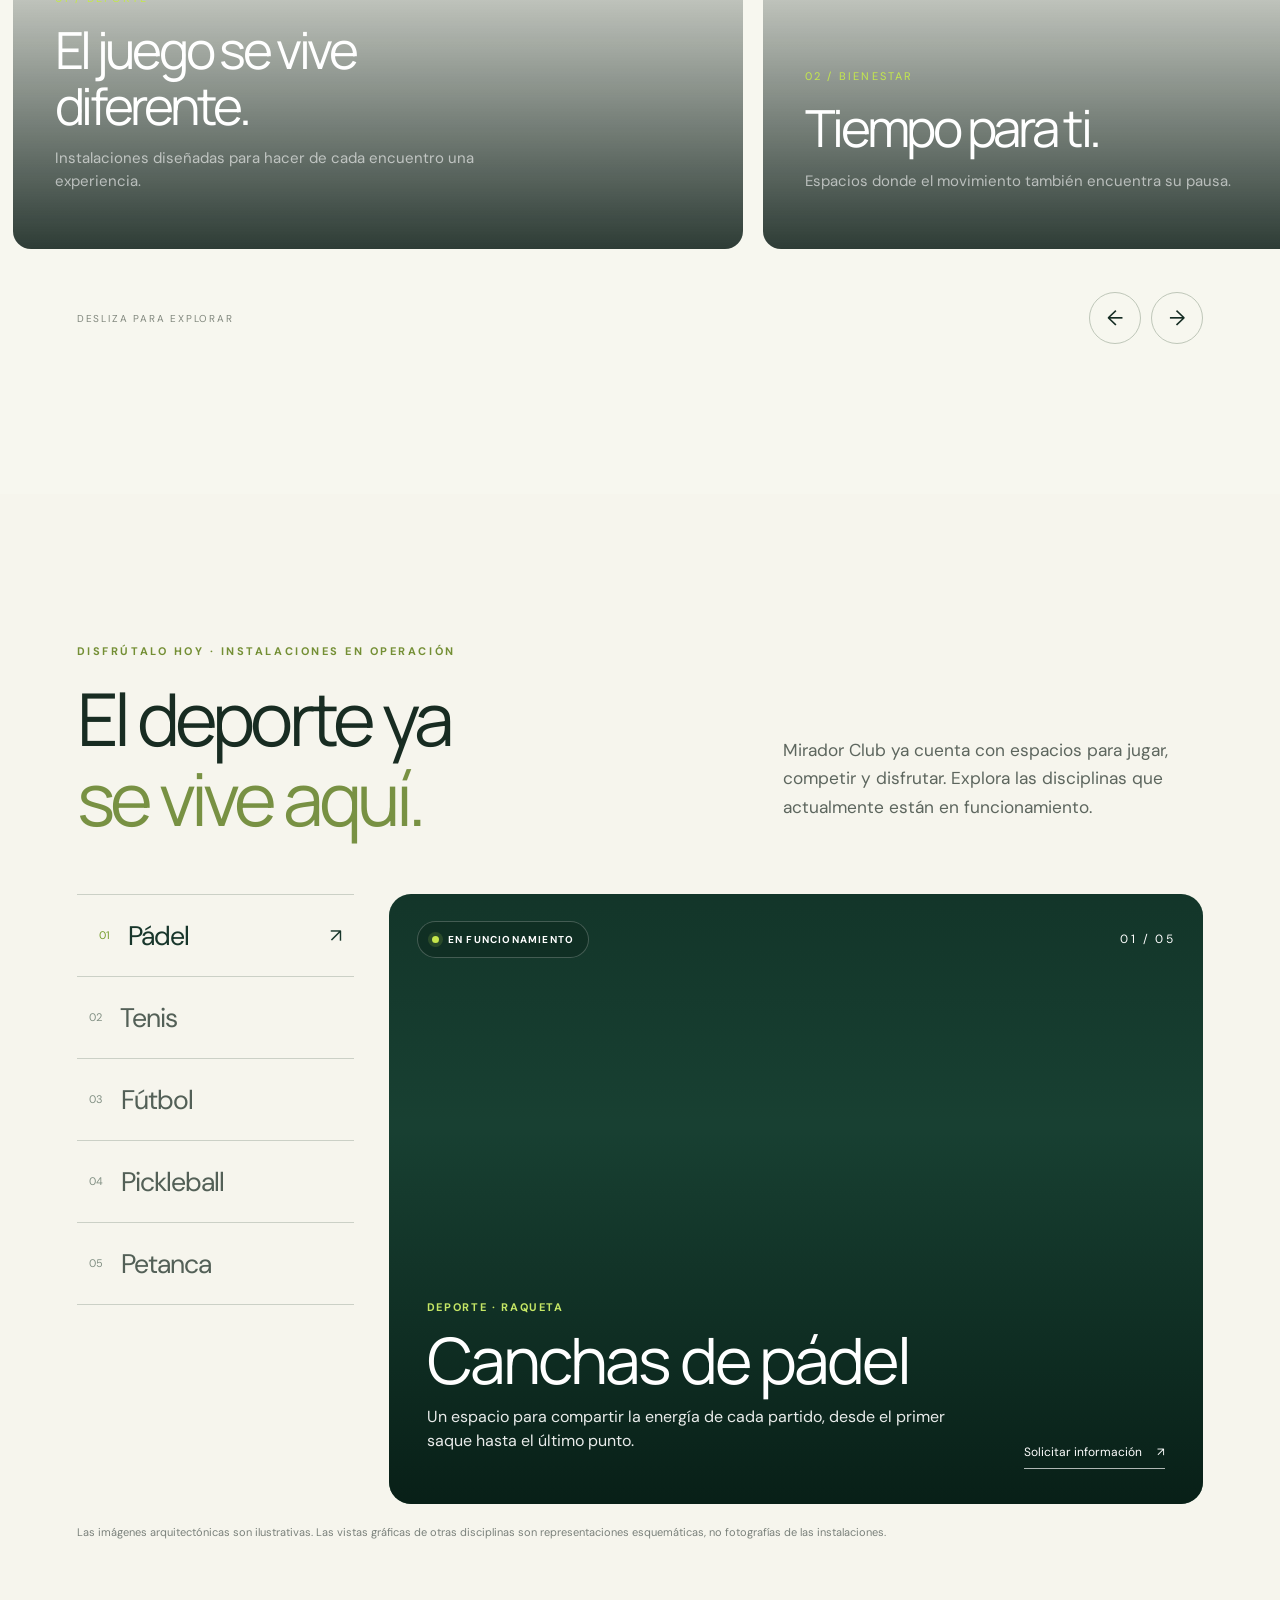
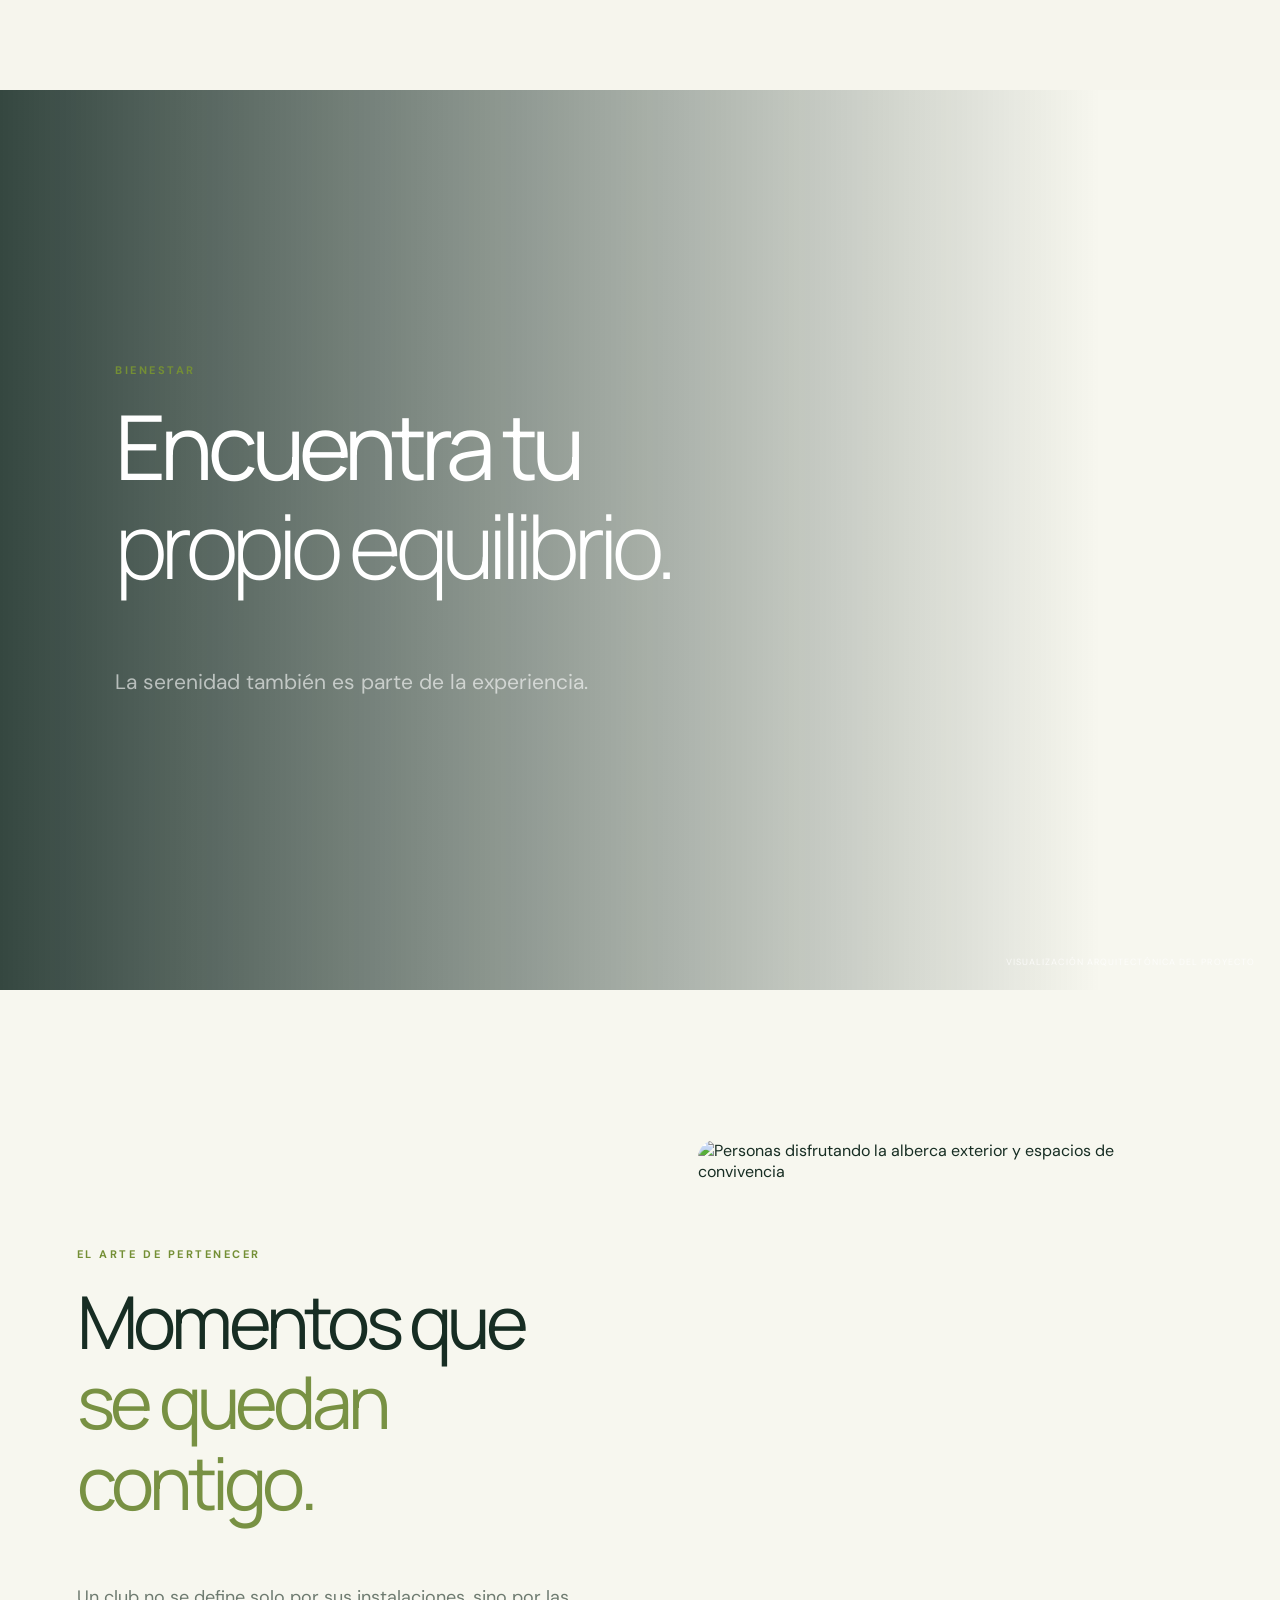
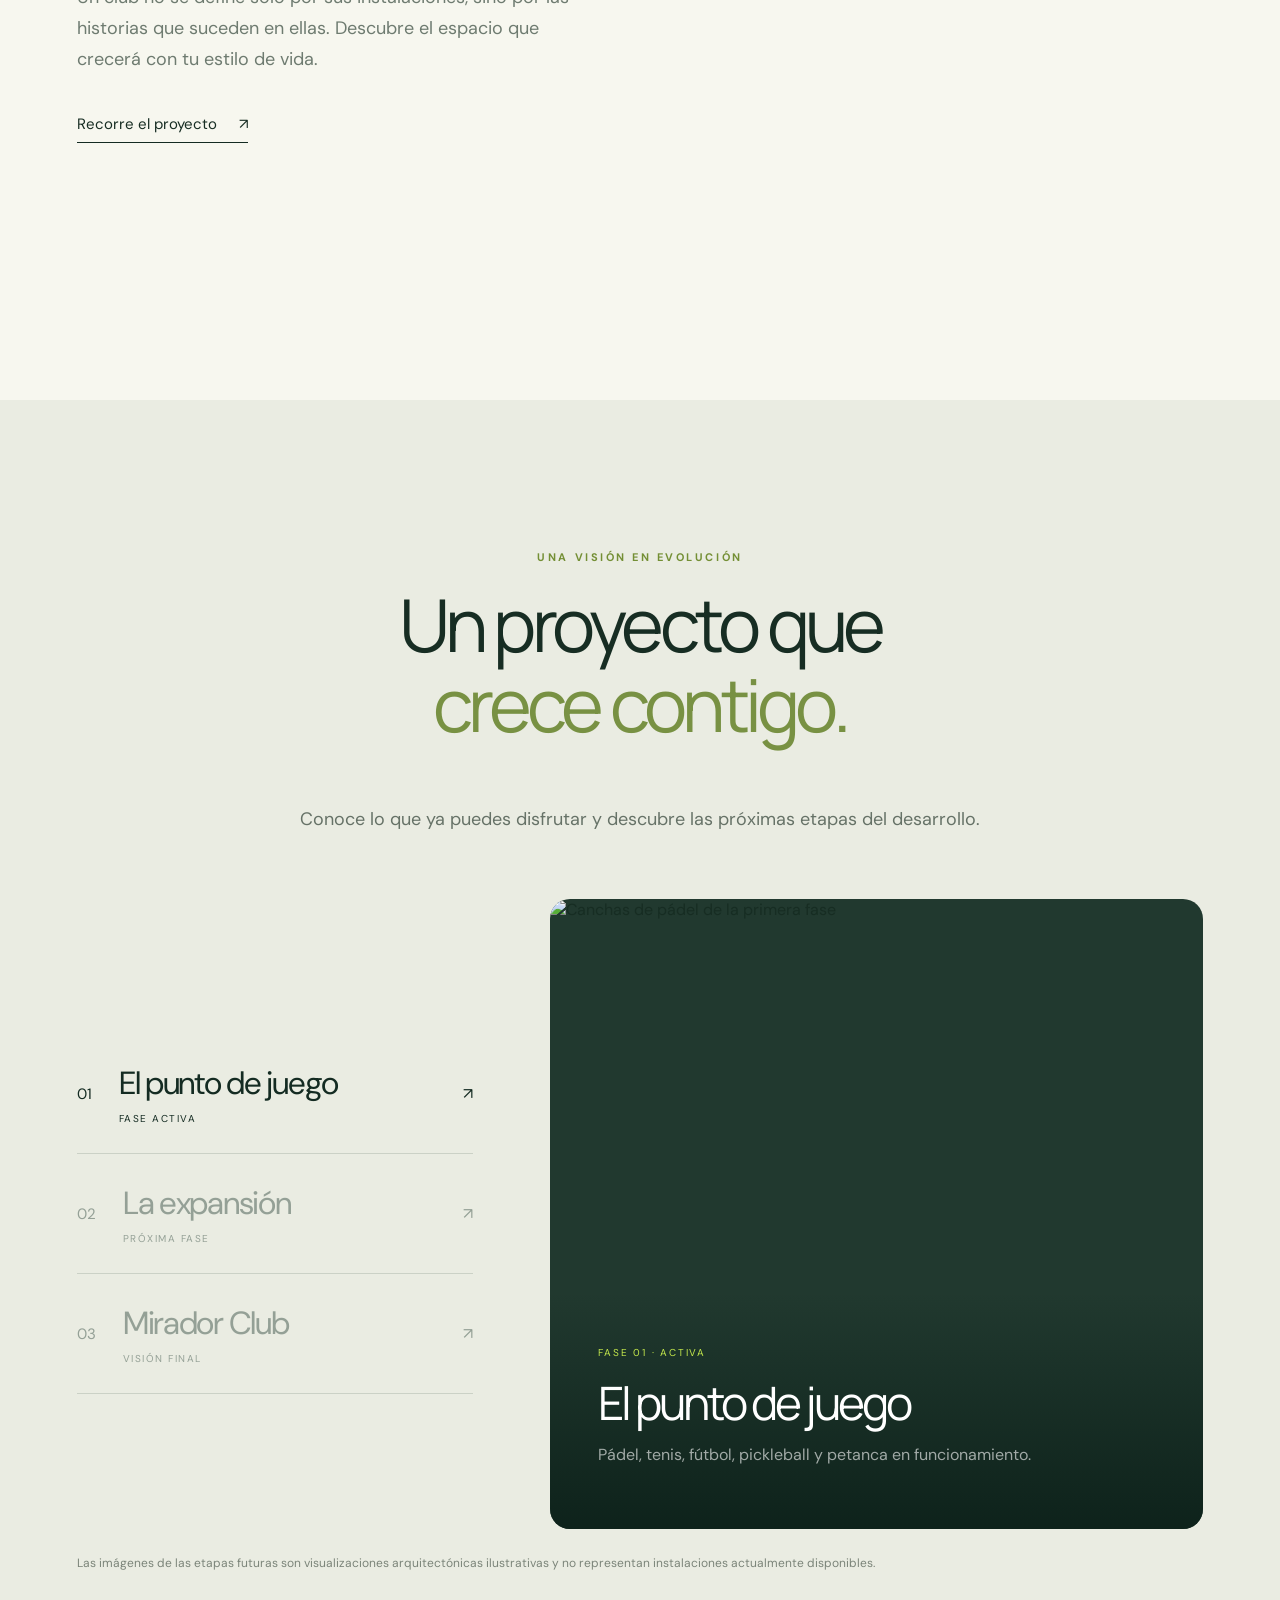
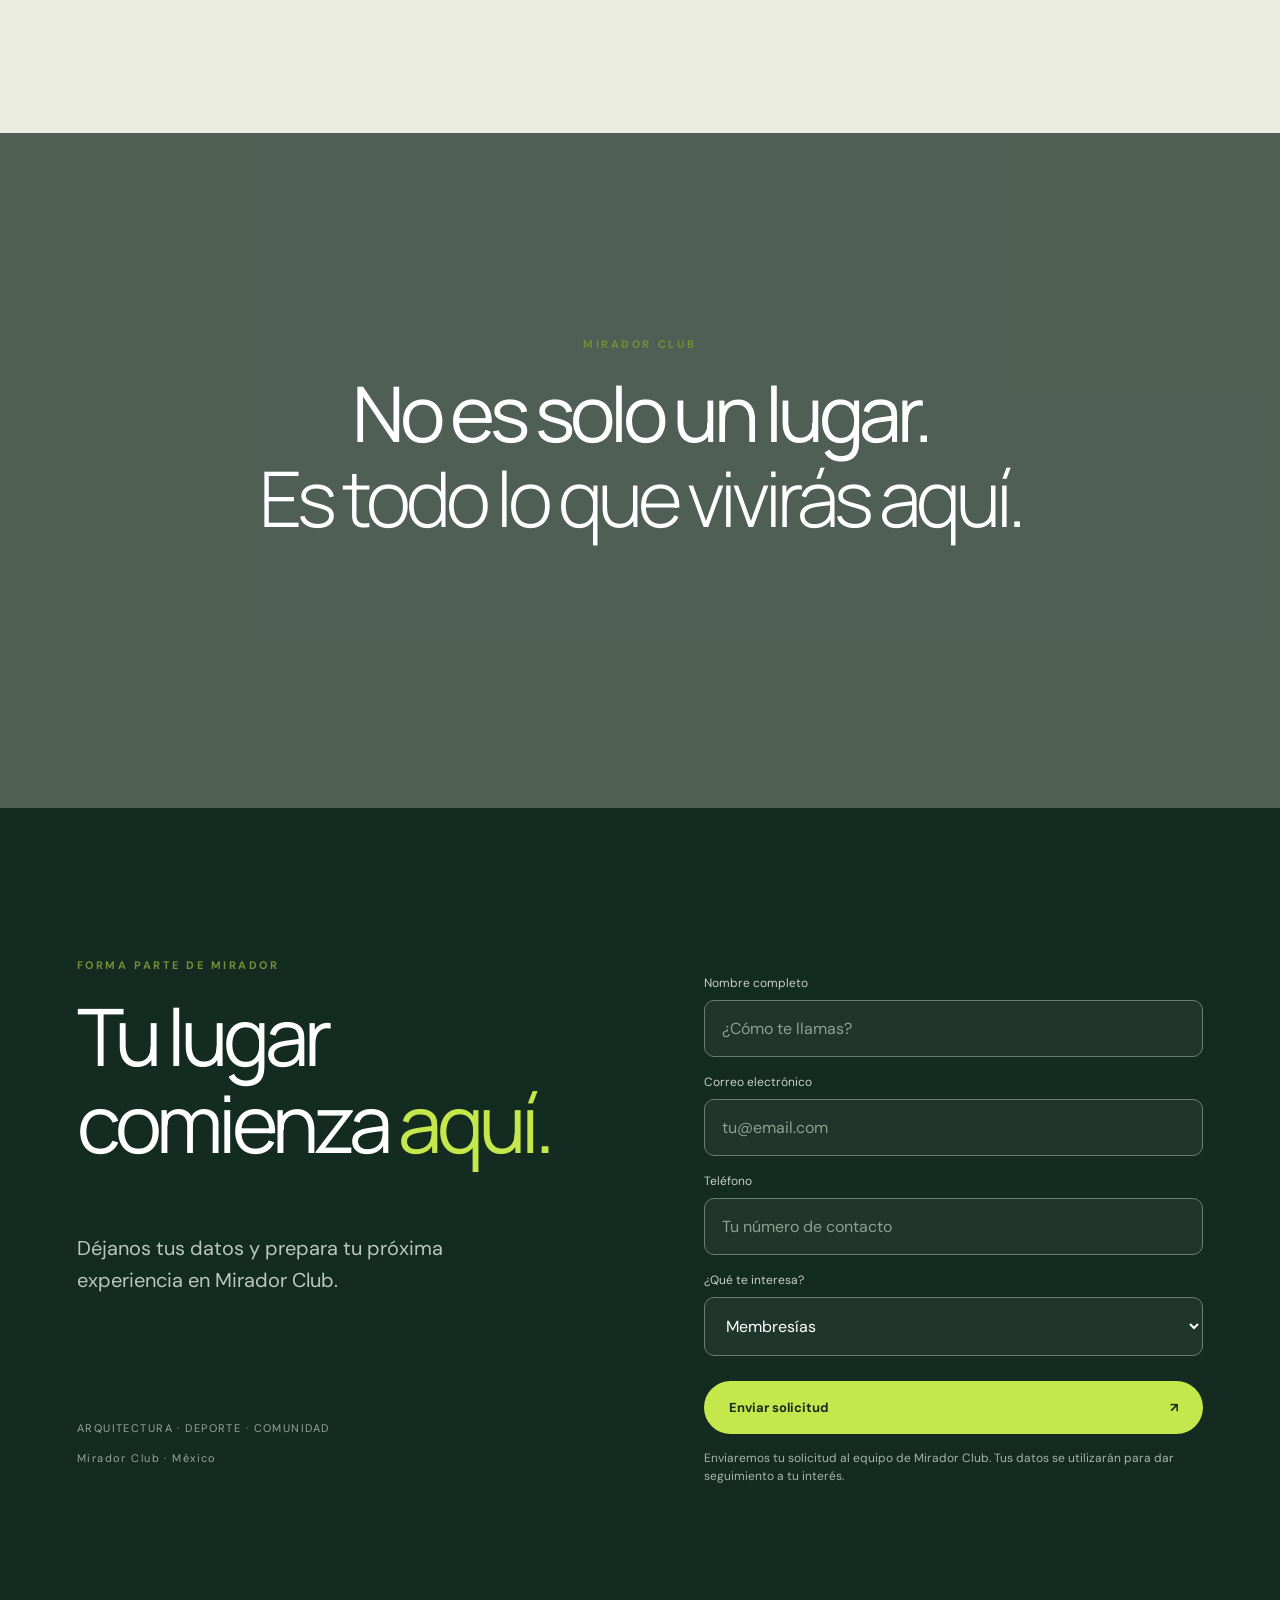
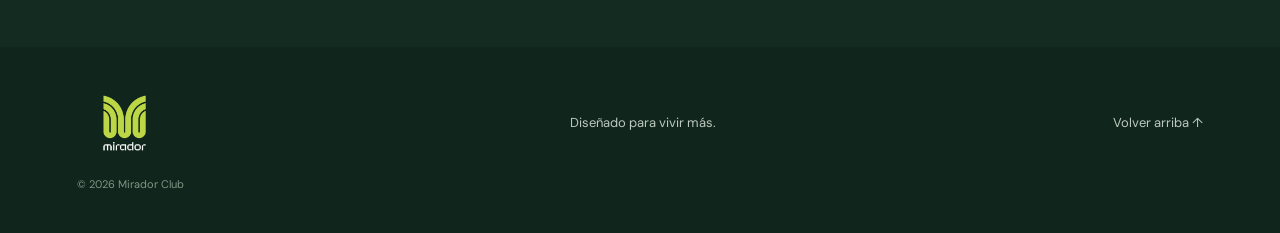
==== commit c48db873: "Add files via upload" ====
--- a/index.html
+++ b/index.html
@@ -1,578 +1,115 @@
-<!DOCTYPE html>
+<!doctype html>
 <html lang="es">
 <head>
-    <meta charset="UTF-8">
-    <meta name="viewport" content="width=device-width, initial-scale=1.0">
-    
-    <!-- SEO Básico -->
-    <title>Mirador Club | Donde el deporte se eleva</title>
-    <!-- Favicon -->
-    <link rel="icon" type="image/png" href="assets/favicon.png">
-    <meta name="description" content="Mirador Club es el nuevo desarrollo deportivo. Canchas de pádel de alto rendimiento, fútbol funcional, tenis y bienestar integrados en un diseño arquitectónico único.">
-    <meta name="keywords" content="club deportivo, club de padel, canchas de padel, futbol funcional, club de tenis, bienestar, mirador club">
-    <meta name="author" content="FlowCall">
-    <link rel="canonical" href="https://miradorclub.mx/">
-
-    <!-- Open Graph / Facebook / WhatsApp -->
-    <meta property="og:type" content="website">
-    <meta property="og:url" content="https://miradorclub.mx/">
-    <meta property="og:title" content="Mirador Club | Donde el deporte se eleva">
-    <meta property="og:description" content="Descubre la nueva forma de vivir el deporte. Pádel, tenis, fútbol y más en un entorno natural y exclusivo.">
-    <!-- Asegúrate de que esta imagen exista en esa ruta exacta en tu servidor -->
-    <meta property="og:image" content="https://miradorclub.mx/assets/banner-mirador-club-proyecto.png">
-
-    <!-- Twitter -->
-    <meta property="twitter:card" content="summary_large_image">
-    <meta property="twitter:url" content="https://miradorclub.mx/">
-    <meta property="twitter:title" content="Mirador Club | Donde el deporte se eleva">
-    <meta property="twitter:description" content="Descubre la nueva forma de vivir el deporte. Pádel, tenis, fútbol y más en un entorno natural y exclusivo.">
-    <meta property="twitter:image" content="https://miradorclub.mx/assets/banner-mirador-club-proyecto.png">
-
-    <!-- Tipografías y Estilos -->
-    <link rel="preconnect" href="https://fonts.googleapis.com">
-    <link rel="preconnect" href="https://fonts.gstatic.com" crossorigin>
-    <!-- Ya NO necesitamos DM Sans, así que la puedes borrar. Mantenemos el link por si tu CSS la necesita como fallback, pero la Freight Sans manda -->
-    <link href="https://fonts.googleapis.com/css2?family=DM+Sans:opsz,wght@9..40,300;9..40,400;9..40,500;9..40,700&display=swap" rel="stylesheet">
-    <link rel="stylesheet" href="style.css">
-    
-    <style>
-        .footer-socials a:hover { color: var(--musgo) !important; opacity: 1 !important; }
-        /* FORZAR LA TIPOGRAFÍA EN TODO EL DOCUMENTO */
-        body, h1, h2, h3, h4, h5, h6, p, a, span, button, input, label, li {
-            font-family: 'Freight Sans Condensed W03', 'Freight Sans Condensed', sans-serif !important;
-        }
-    </style>
+<meta charset="utf-8"><meta name="viewport" content="width=device-width, initial-scale=1"><meta name="theme-color" content="#132b22">
+<meta name="description" content="Conoce Mirador Club en Huixquilucan: pádel, tenis, fútbol, pickleball y petanca en operación. Descubre el proyecto deportivo y sus próximas fases.">
+<title>Mirador Club en Huixquilucan | Pádel, Tenis y Más</title>
+<link rel="canonical" href="https://TU-DOMINIO.COM/">
+<meta name="robots" content="index, follow, max-image-preview:large">
+<meta property="og:type" content="website">
+<meta property="og:locale" content="es_MX">
+<meta property="og:site_name" content="Mirador Club">
+<meta property="og:title" content="Mirador Club en Huixquilucan | Pádel, Tenis y Más">
+<meta property="og:description" content="Descubre Mirador Club: pádel, tenis, fútbol, pickleball y petanca en Huixquilucan. Conoce las instalaciones activas y el proyecto.">
+<meta property="og:url" content="https://TU-DOMINIO.COM/">
+<meta property="og:image" content="https://TU-DOMINIO.COM/assets/club.webp">
+<meta name="twitter:card" content="summary_large_image">
+<meta name="twitter:title" content="Mirador Club en Huixquilucan | Pádel, Tenis y Más">
+<meta name="twitter:description" content="Descubre Mirador Club: pádel, tenis, fútbol, pickleball y petanca en Huixquilucan. Conoce las instalaciones activas y el proyecto.">
+<meta name="twitter:image" content="https://TU-DOMINIO.COM/assets/club.webp">
+<script type="application/ld+json">{"@context":"https://schema.org","@type":"SportsActivityLocation","name":"Mirador Club","description":"Club deportivo y proyecto de bienestar en Huixquilucan, Estado de México. Instalaciones deportivas activas de pádel, tenis, fútbol, pickleball y petanca.","url":"https://TU-DOMINIO.COM/","address":{"@type":"PostalAddress","addressLocality":"Huixquilucan","addressRegion":"Estado de México","addressCountry":"MX"},"sport":["Pádel","Tenis","Fútbol","Pickleball","Petanca"]}</script>
+<link rel="stylesheet" href="styles.css"><script src="script.js" defer></script>
 </head>
 <body>
+<div id="progress" aria-hidden="true"></div>
+<header class="site-header" id="siteHeader"><a href="#inicio" class="brand" aria-label="Mirador Club, ir al inicio"><!--span class="brand-symbol">M</span><span class="brand-text">mirador
 
-<!-- Navegación Flotante Estilo Píldora -->
-    <nav id="navbar" class="floating-nav">
-        <div class="nav-container">
-            <div class="logo">
-                <a href="index.html"><img src="assets/logo-mirador.-.png" alt="Mirador Club Logo"></a>
-            </div>
-            
-            <!-- Botón Hamburguesa (Nuevo) -->
-            <button class="hamburger" id="hamburger-menu" aria-label="Abrir menú">
-                <span></span>
-                <span></span>
-                <span></span>
-            </button>
-            
-            <ul class="nav-links" id="nav-links-menu">
-                <li><a href="#el-proyecto">Proyecto</a></li>
-                <li><a href="#fase-activa">Espacios Activos</a></li>
-                 <li><a href="#timeline">Fases</a></li>
-                <li><a href="#blog">Noticias</a></li>
-                <li><a href="#contacto" class="btn-nav">Contacto</a></li>
-            </ul>
-        </div>
-    </nav>
+  <small>CLUB</small></span--> <img src="assets/logo-mirador.-.png" style="width: 95px;" alt="Mirador Club Logo">
 
-    <!-- Hero Boxed -->
-    <header class="hero-boxed" id="home" style="padding-top: 140px;">
-        <div class="hero-inner reveal">
-            <!-- La imagen aérea que cambiarás se controla desde el CSS (.hero-bg) -->
-            <div class="hero-bg"></div>
-            <div class="hero-content">
-                <div class="hero-text">
-                    <h1>Donde el<br>deporte se eleva.</h1>
-                    <p>Una nueva forma de vivir el deporte, el bienestar y la comunidad.</p>
-                    <a href="#el-proyecto" class="btn btn-pill-white mt-2">Explorar proyecto <span class="arrow">↗</span></a>
-                </div>
-            </div>
-        </div>
-    </header>
 
-   <!-- 1. EL PROYECTO (Carruseles Temáticos Estilo Netflix) -->
-    <section id="el-proyecto" class="section-light">
-        <div class="container reveal">
-            <!-- Introducción de Ventas -->
-            <div class="tour-intro-wrapper mb-4">
-                <span class="eyebrow">Tu nuevo estilo de vida</span>
-                <h2 style="margin-bottom: 1.5rem;">Descubre el ecosistema <br>que transformará tu forma de vivir el deporte.</h2>
-                <p class="tour-lead">Mirador Club será mucho más que un lugar para entrenar. Será un proyecto integral pensado para transformar la manera de vivir el deporte, el bienestar y el tiempo libre. Todo el confort, la exclusividad y las experiencias que imaginas, reunidos en un solo lugar. <br><br><strong>Conoce todo lo que próximamente integrará Mirador Club.</strong></p>
-            </div>
-            
-            <!-- CONTENEDOR DE CARRUSELES TEMÁTICOS -->
-            <div class="themed-carousels-wrapper">
-                
-                <!-- CATEGORÍA 1: DEPORTES Y RENDIMIENTO -->
-                <div class="theme-row">
-                    <!-- CONTENEDOR FLEX PARA EL ICONO Y EL TÍTULO -->
-                    <div style="display: flex; align-items: center; gap: 1rem; margin-bottom: 1.5rem; padding-left: 1rem; border-left: 4px solid var(--musgo);">
-                        <img src="assets/deporte-icon.png" alt="Deportes y Rendimiento" style="width: 95px;">
-                        <h3 class="theme-row-title" style="margin-bottom: 0; padding-left: 0; border-left: none;">DEPORTE</h3>
-                    </div>
-                    
-                    <div class="theme-carousel">
-                        <!-- Pádel Interiores -->
-                        <div class="tour-item">
-                            <img src="assets/padel-mirador.png" alt="Canchas de Pádel Interiores">
-                            <div class="tour-overlay">
-                                
-                                <h3>12 Canchas de Pádel Interiores</h3>
-                                <p>Juega al más alto nivel en instalaciones techadas diseñadas para torneos y juego diario continuo.</p>
-                            </div>
-                        </div>
-                        <!-- Estadio Pádel -->
-                        <div class="tour-item">
-                            <img src="assets/estadio-mirador-padel.png" alt="Estadio de Pádel">
-                            <div class="tour-overlay">
-                                
-                                <h3>Estadio de Pádel</h3>
-                                <p>El escenario definitivo para las finales más emocionantes y juego al aire libre.</p>
-                            </div>
-                        </div>
-                        <!-- Tenis -->
-                        <div class="tour-item">
-                            <img src="assets/tenis-mirador 2.png" alt="Canchas de Tenis">
-                            <div class="tour-overlay">
-                               
-                                <h3>2 Canchas de Tenis</h3>
-                                <p>Superficies profesionales para desarrollar tu técnica en los deportes de mayor tradición y crecimiento.</p>
-                            </div>
-                        </div>
-                        <!-- Fútbol -->
-                        <div class="tour-item">
-                            <img src="assets/futbol-mirador.png" alt="Cancha de Fútbol">
-                            <div class="tour-overlay">
-                                
-                                <h3>Cancha de Fútbol</h3>
-                                <p>Acondicionamiento y táctica sobre pasto sintético premium.</p>
-                            </div>
-                        </div>
-                        <!-- Gimnasio (Se unió a esta fila) -->
-                        <div class="tour-item">
-                            <img src="assets/gimnasio-mirador.png" alt="Gimnasio">
-                            <div class="tour-overlay">
-                                
-                                <h3>Gimnasio</h3>
-                                <p>Equipamiento de vanguardia en un entorno pensado para alcanzar tu máximo potencial físico.</p>
-                            </div>
-                        </div>
-                        <!-- Alberca Interior (Se unió a esta fila) -->
-                        <div class="tour-item">
-                            <img src="assets/alberca-interior-mirador.png" alt="Alberca Interior">
-                            <div class="tour-overlay">
-                                
-                                <h3>Alberca Interior</h3>
-                                <p>Entrenamiento continuo sin importar el clima exterior.</p>
-                            </div>
-                        </div>
-                    </div>
-                </div>
+</a><nav id="nav" aria-label="Navegación principal"><a href="#concepto">Concepto</a><a href="#activos">Instalaciones activas</a>
 
-                <!-- CATEGORÍA 2: BIENESTAR Y RELAJACIÓN -->
-                <div class="theme-row">
-                     <!-- CONTENEDOR FLEX PARA EL ICONO Y EL TÍTULO -->
-                    <div style="display: flex; align-items: center; gap: 1rem; margin-bottom: 1.5rem; padding-left: 1rem; border-left: 4px solid var(--musgo);">
-                        <img src="assets/bienestar-icon-2.png" alt="Bienestar y Relajación" style="width: 95px;">
-                        <h3 class="theme-row-title" style="margin-bottom: 0; padding-left: 0; border-left: none;">BIENESTAR</h3>
-                    </div>
-                    
-                    <div class="theme-carousel">
-                        <!-- Jacuzzi & Spa -->
-                        <div class="tour-item">
-                            <img src="assets/jacuzzi-mirador.png" alt="Spa y Jacuzzi">
-                            <div class="tour-overlay">
-                               
-                                <h3>Jacuzzi & Spa</h3>
-                                <p>Tu santuario de recuperación.</p>
-                            </div>
-                        </div>
-                        <!-- Alberca Exterior -->
-                        <div class="tour-item">
-                            <img src="assets/alberca-exterior-mirador.png" alt="Alberca Exterior" style="filter: brightness(0.85);">
-                            <div class="tour-overlay">
-                               
-                                <h3>Alberca Exterior</h3>
-                                <p>Un espacio al aire libre ideal para relajarse y disfrutar del entorno.</p>
-                            </div>
-                        </div>
-                        <!-- Salón de Belleza -->
-                        <div class="tour-item">
-                            <img src="assets/salon-belleza-mirador.png" alt="Salón de Belleza">
-                            <div class="tour-overlay">
-                               
-                                <h3>Salón de Belleza</h3>
-                                <p>Servicios estéticos de primer nivel.</p>
-                            </div>
-                        </div>
-                        <!-- Lockers -->
-                        <div class="tour-item">
-                            <img src="assets/vestidor-mirador.png" alt="Lockers Premium">
-                            <div class="tour-overlay">
-                               
-                                <h3>900+ Lockers Premium</h3>
-                                <p>Espacios amplios y diseño exclusivo.</p>
-                            </div>
-                        </div>
-                    </div>
-                </div>
+    <a href="#bienestar">Bienestar</a><a href="#fases">Fases</a>
 
-                <!-- CATEGORÍA 3: ESTILO DE VIDA Y NEGOCIOS -->
-                <div class="theme-row">
-                    <!-- CONTENEDOR FLEX PARA EL ICONO Y EL TÍTULO -->
-                    <div style="display: flex; align-items: center; gap: 1rem; margin-bottom: 1.5rem; padding-left: 1rem; border-left: 4px solid var(--musgo);">
-                        <img src="assets/cmunidad-icon.png" alt="Comunidad y Estilo de Vida " style="width: 95px;">
-                        <h3 class="theme-row-title" style="margin-bottom: 0; padding-left: 0; border-left: none;">COMUNIDAD Y ESTILO DE VIDA </h3>
-                    </div>
-                    
-                    <div class="theme-carousel">
-                        <!-- Casa Club -->
-                        <div class="tour-item">
-                            <img src="assets/banner-mirador-club-proyecto.png" alt="Casa Club">
-                            <div class="tour-overlay">
-                                
-                                <h3>Casa Club</h3>
-                                <p>El punto de encuentro por excelencia, diseñado para integrar la vida social, el confort y la comunidad.</p>
-                            </div>
-                        </div>
-                        <!-- Restaurante -->
-                        <div class="tour-item">
-                            <img src="assets/restaurante-mirador.png" alt="Restaurante" style="filter: brightness(0.85);">
-                            <div class="tour-overlay">
-                               
-                                <h3>Restaurante</h3>
-                                <p>Cocina de autor y socialización.</p>
-                            </div>
-                        </div>
-                        <!-- Coworking -->
-                        <div class="tour-item">
-                            <img src="assets/coworking-mirador.png" alt="Coworking">
-                            <div class="tour-overlay">
-                                
-                                <h3>Área de Coworking</h3>
-                                <p>Conecta, trabaja y cierra tratos sin salir del club.</p>
-                            </div>
-                        </div>
-                        <!-- Ludoteca -->
-                        <div class="tour-item">
-                            <img src="assets/ludoteca-mirador.png" alt="Ludoteca">
-                            <div class="tour-overlay">
-                                
-                                <h3>Ludoteca para Niños</h3>
-                                <p>Diversión segura y aprendizaje para los más pequeños.</p>
-                            </div>
-                        </div>
-                        <!-- Salón de Eventos -->
-                        <div class="tour-item">
-                            <img src="assets/salon-fiestas-mirador.png" alt="Salón de Eventos">
-                            <div class="tour-overlay">
-                                
-                                <h3>Salón de Eventos</h3>
-                                <p>El escenario perfecto para tus fechas importantes.</p>
-                            </div>
-                        </div>
-                    </div>
-                </div>
+    <a href="tour.html">Recorre el proyecto</a><a href="#contacto" class="nav-cta">Conoce Mirador <span>↗</span></a>
 
-            </div>
-        </div>
-    </section>
 
-    <!-- 2. FASE 1: LO QUE ESTÁ ACTIVO (Diseño Visual) -->
-    <section id="fase-activa" class="section-dark">
-        <div class="container reveal">
-            <!-- Título Principal de la Fase -->
-            <div class="active-phase-header text-center mb-4" style="margin-bottom: 5rem;">
-                <span class="eyebrow text-musgo" style="font-size: 1rem;">FASE 1: ACTIVA</span>
-                <h2 style="font-size: clamp(3rem, 6vw, 5rem); margin-top: 0.5rem;">El Punto de Juego</h2>
-                <p style="color: rgba(255,255,255,0.7); max-width: 600px; margin: 0 auto; font-size: 1.1rem;">Nuestras primeras instalaciones ya están operando con la más alta tecnología y diseño deportivo.</p>
-            </div>
+  </nav><button id="menuBtn" class="menu-btn" aria-label="Abrir menú" aria-expanded="false" aria-controls="nav"><span></span>
 
-            <!-- BLOQUE 1: Canchas de Pádel -->
-            <div class="sport-showcase-card mb-4">
-                <div class="sport-showcase-header">
-                    <h3>Canchas de Pádel</h3>
-                    <p>Diseñadas para el máximo rendimiento y el juego diario.</p>
-                </div>
-                
-                <!-- Galería Bento del Deporte -->
-                <div class="sport-bento-gallery">
-                    <div class="gallery-main">
-                        <img src="assets/padel-galeria-1-mirador.png" alt="Pádel Principal">
-                    </div>
-                    <div class="gallery-side">
-                        <img src="assets/padel-galeria-2-mirador.png" alt="Pádel Detalle 1">
-                        <img src="assets/padel-galeria-3-mirador.png" alt="Pádel Detalle 2">
-                    </div>
-                </div>
+    <span>
+    
+    </span></button>
 
-                <!-- Highlights Técnicos -->
-                <div class="sport-highlights">
-                    <div class="highlight-box">
-                        <!--span class="highlight-number">12</span-->
-                        <span class="highlight-text">12 Canchas<br>Interiores</span>
-                    </div>
-                    <div class="highlight-box">
-                        
-                        <span class="highlight-text">Cristal<br>Panorámico</span>
-                    </div>
-                    <div class="highlight-box">
-                        
-                        <span class="highlight-text">Iluminación<br>LED 360º</span>
-                    </div>
-                    <div class="highlight-box">
-                        
-                        <span class="highlight-text">Piso Sintético<br>Premium</span>
-                    </div>
-                </div>
-            </div>
+</header>
 
-            <!-- BLOQUE 2: Fútbol Funcional -->
-            <div class="sport-showcase-card">
-                <div class="sport-showcase-header">
-                    <h3>Fútbol Funcional</h3>
-                    <p>Dinámica, velocidad y acondicionamiento en equipo.</p>
-                </div>
-                
-                <!-- Galería Bento del Deporte -->
-                <div class="sport-bento-gallery reverse-gallery">
-                    <div class="gallery-side">
-                        <img src="assets/fut-galeria-1-mirador.png" alt="Fútbol Detalle 1">
-                        <img src="assets/fut-galeria-2-mirador.png" alt="Fútbol Detalle 2">
-                    </div>
-                    <div class="gallery-main">
-                        <img src="assets/fut-galeria-3-mirador.png" alt="Fútbol Principal">
-                    </div>
-                </div>
 
-                <!-- Highlights Técnicos -->
-                <div class="sport-highlights">
-                    <div class="highlight-box">
-                        
-                        <span class="highlight-text">Pasto Sintético<br>de 3ra Gen</span>
-                    </div>
-                    <div class="highlight-box">
-                        
-                        <span class="highlight-text">Sistema de<br>Amortiguación</span>
-                    </div>
-                    <div class="highlight-box">
-                        
-                        <span class="highlight-text">Ideal para<br>Entrenamientos</span>
-                    </div>
-                    <div class="highlight-box">
-                        
-                        <span class="highlight-text">Lista para<br>Juegos Nocturnos</span>
-                    </div>
-                </div>
-            </div>
 
-        </div>
-    </section>
 
-<!-- 3. FASES DEL PROYECTO (3 Etapas con Carruseles e Iconos) -->
-    <section id="timeline" class="section-light">
-        <div class="container reveal">
-            <div class="section-header text-center" style="margin: 0 auto 4rem;">
-                <span class="eyebrow">El Camino hacia el futuro</span>
-                <h2>Fases del Proyecto</h2>
-                <p>Desliza para explorar lo que contempla cada etapa de nuestro desarrollo.</p>
-            </div>
+<main>
 
-            <div class="timeline-phases-wrapper">
-                
-                <!-- Etapa 1 -->
-                <div class="phase-block">
-                    <div class="phase-info">
-                        <span class="tag active-tag">01 · ACTIVA</span>
-                        <!-- ICONO FASE 1 -->
-                        <img src="assets/fase-1-mirador.png" alt="Icono Fase 1" style="width: 85px; display: block; margin-top: 1.5rem; margin-bottom: 0.5rem;">
-                        <h4 style="margin-top: 0;">El Punto de Juego</h4>
-                        <p>Nuestras primeras instalaciones ya están operando.</p>
-                    </div>
-                    <div class="phase-carousel">
-                        <div class="carousel-item">
-                            <img src="assets/padel-foto.png" alt="Pádel">
-                            <div class="carousel-caption">Pádel</div>
-                        </div>
-                        <div class="carousel-item">
-                            <img src="assets/futbol-foto.png" alt="Fútbol">
-                            <div class="carousel-caption">Fútbol Funcional</div>
-                        </div>
-                    </div>
-                </div>
 
-                <!-- Etapa 2 -->
-                <div class="phase-block">
-                    <div class="phase-info">
-                        <span class="tag">02 · PRÓXIMAMENTE</span>
-                        <!-- ICONO FASE 2 -->
-                        <img src="assets/fase-2-mirador.png" alt="Icono Fase 2" style="width: 85px; display: block; margin-top: 1.5rem; margin-bottom: 0.5rem;">
-                        <h4 style="margin-top: 0;">La Expansión</h4>
-                        <p>Ampliamos la oferta deportiva y de comodidad.</p>
-                    </div>
-                    <div class="phase-carousel">
-                        <div class="carousel-item">
-                            <img src="assets/tenis-mirador 2.png" alt="Tenis">
-                            <div class="carousel-caption">Tenis</div>
-                        </div>
-                        <div class="carousel-item">
-                            <img src="assets/pickleball-mirador.png" alt="Pickleball">
-                            <div class="carousel-caption">Pickleball</div>
-                        </div>
-                        <div class="carousel-item">
-                            <img src="assets/vestidor-mirador.png" alt="Vestidores">
-                            <div class="carousel-caption">Vestidores Premium</div>
-                        </div>
 
-                        <div class="carousel-item">
-                            <img src="assets/restaurante-mirador.png" alt="Vestidores">
-                            <div class="carousel-caption">Restaurante</div>
-                        </div>
-                    </div>
-                </div>
+<section class="hero-scroll" id="inicio"><div class="hero-sticky"><div class="hero-image hero-slide is-visible" style="background-image:url('assets/club.webp')" role="img" aria-label="Vista de la Casa Club proyectada de Mirador"></div><div class="hero-image hero-slide" style="background-image:url('assets/padel.webp')" role="img" aria-label="Vista de las canchas de pádel de Mirador"></div><div class="hero-image hero-slide" style="background-image:url('assets/pool.webp')" role="img" aria-label="Visualización arquitectónica del área de alberca"></div><div class="hero-shade"></div><div class="hero-content"><p class="eyebrow hero-eyebrow">EL FUTURO DE TU ESTILO DE VIDA</p><h1>Un lugar.<br><span>Infinitas formas</span><br>de vivirlo.</h1><p class="hero-copy">Deporte, bienestar y comunidad.<br>Un entorno pensado para pertenecer.</p><a class="pill pill-lime" href="tour.html">Recorre el proyecto <span>↗</span></a></div><div class="hero-slide-indicator" aria-label="Avance visual de portada"><span class="is-current"></span><span></span><span></span></div><div class="hero-bottom"><span>HUÍXQUILUCAN · ESTADO DE MÉXICO</span><a href="#concepto" aria-label="Desliza para descubrir">DESLIZA PARA DESCUBRIR <span class="down-arrow">↓</span></a></div></div></section>
+<section class="intro section-space" id="concepto"><p class="eyebrow reveal">MÁS QUE UN CLUB</p><h2 class="intro-title reveal">Un ecosistema para<br><em>vivir extraordinariamente.</em></h2><p class="intro-description reveal">Un punto de encuentro donde el deporte, el bienestar y la comunidad conviven en equilibrio. Una nueva forma de disfrutar cada 
 
-                <!-- Etapa 3 -->
-                <div class="phase-block">
-                    <div class="phase-info">
-                        <span class="tag">03 · VISIÓN FINAL</span>
-                        <!-- ICONO FASE 3 -->
-                        <img src="assets/fase-3-mirador.png" alt="Icono Fase 3" style="width: 85px; display: block; margin-top: 1.5rem; margin-bottom: 0.5rem;">
-                        <h4 style="margin-top: 0;">Mirador Club</h4>
-                        <p>La integración total de bienestar, negocios y comunidad.</p>
-                    </div>
-                    <div class="phase-carousel">
-                        <div class="carousel-item">
-                            <img src="assets/banner.png" alt="Casa club">
-                            <div class="carousel-caption">Casa Club</div>
-                        </div>
-                        <div class="carousel-item">
-                            <img src="assets/alberca-exterior-mirador.png" alt="Alberca exterior">
-                            <div class="carousel-caption">Alberca exterior</div>
-                        </div>
-                        <div class="carousel-item">
-                            <img src="assets/alberca-interior-mirador.png" alt="alberca interior">
-                            <div class="carousel-caption">Alberca interior</div>
-                        </div>
 
-                        <div class="carousel-item">
-                            <img src="assets/coworking-mirador.png" alt="Coworking">
-                            <div class="carousel-caption">Coworking</div>
-                        </div>
+momento.</p>
 
-                         <div class="carousel-item">
-                            <img src="assets/ludoteca-mirador.png" alt="ludoteca">
-                            <div class="carousel-caption">Ludoteca</div>
-                        </div>
 
-                            <div class="carousel-item">
-                            <img src="assets/salon-fiestas-mirador.png" alt="ludoteca">
-                            <div class="carousel-caption">Salón de fiestas</div>
-                        </div>
 
-                    </div>
-                </div>
+<div class="feature-row reveal"><div><span class="feature-icon"><img src="assets/deporte-icon.png" style="width: 95px;" alt="Mirador Club Logo"></span>
 
-            </div>
-        </div>
-    </section>
 
-    <!-- Blog Moderno -->
-    <section id="blog" class="section-light">
-        <div class="container reveal">
-            <div class="section-header">
-                <span class="eyebrow">Comunidad y Noticias</span>
-                <h2>Historias desde Mirador</h2>
-            </div>
-            
-            <div class="modern-blog-grid">
-                <article class="blog-card-modern">
-                    <div class="blog-img-wrap">
-                        <span class="blog-pill">Visión</span>
-                        <img src="assets/mirador-video-wrap.png" alt="Obra">
-                    </div>
-                    <div class="blog-content-modern">
-                        <h4>El Mirador: el proyecto que redefine la forma de vivir el deporte</h4>
-                        <a href="articulo-proyecto.html" class="btn-link-modern">Leer nota <span class="arrow">→</span></a>
-                    </div>
-                </article>
-                
-                <article class="blog-card-modern">
-                    <div class="blog-img-wrap">
-                        <span class="blog-pill">Deporte</span>
-                        <img src="assets/mirador-articulo-padel.png" alt="Comunidad">
-                    </div>
-                    <div class="blog-content-modern">
-                        <h4>Canchas de pádel en El Mirador: tecnología, diseño y rendimiento</h4>
-                        <a href="articulo-padel.html" class="btn-link-modern">Leer nota <span class="arrow">→</span></a>
-                    </div>
-                </article>
-                
-                <article class="blog-card-modern">
-                    <div class="blog-img-wrap">
-                        <span class="blog-pill">Deporte</span>
-                        <img src="assets/mirador-articulo-tenis.png" alt="Estilo de vida">
-                    </div>
-                    <div class="blog-content-modern">
-                        <h4>Tenis en El Mirador: nuevas canchas para elevar el juego</h4>
-                        <a href="articulo-tenis.html" class="btn-link-modern">Leer nota <span class="arrow">→</span></a>
-                    </div>
-                </article>
-            </div>
-        </div>
-    </section>
+  <span>Deporte</span>
 
-    <!-- Contacto con Formulario PHP -->
-    <section id="contacto" class="section-dark">
-        <div class="container reveal">
-            <div class="contact-bento">
-                <div class="contact-info">
-                    <h2>Sé parte del<br>Proyecto.</h2>
-                    <p>Déjanos tus datos para recibir información sobre reservas, próximas fases, eventos y nuevas aperturas.</p>
-                    <div class="contact-details mt-4">
-                        <p>📍 Carretera Huixquilucan-Río Hondo km 14<br>Estado de México, C.P. 52796</p>
-                        <p class="mt-2">📱 WhatsApp: +52 56 1234 5678</p>
-                    </div>
-                </div>
-                <div class="contact-form-wrap">
-                    <!-- ATENCIÓN: El formulario ahora apunta por AJAX, pero tiene los tags 'name' -->
-                    <form id="leadForm" class="modern-form">
-                        <input type="text" name="nombre" placeholder="Nombre completo" required>
-                        <input type="tel" name="telefono" placeholder="Teléfono" required>
-                        <input type="email" name="correo" placeholder="Correo electrónico" required>
-                        
-                        <p class="form-label mt-2">¿Qué te interesa?</p>
-                        <div class="checkbox-group-modern">
-                            <label class="custom-check">
-                                <input type="checkbox" name="intereses[]" value="Pádel">
-                                <span>Pádel</span>
-                            </label>
-                            <label class="custom-check">
-                                <input type="checkbox" name="intereses[]" value="Fútbol">
-                                <span>Fútbol</span>
-                            </label>
-                            <label class="custom-check">
-                                <input type="checkbox" name="intereses[]" value="Membresías">
-                                <span>Membresías</span>
-                            </label>
-                        </div>
-                        
-                        <button type="submit" class="btn-pill-musgo mt-4">Enviar Información <span class="arrow">→</span></button>
-                    </form>
-                </div>
-            </div>
-        </div>
-    </section>
+</div><div>
 
-    <!-- Footer con Redes Sociales -->
-    <footer class="modern-footer">
-        <div class="footer-socials" style="margin-bottom: 1.5rem; display: flex; justify-content: center; gap: 1.5rem;">
-            <!-- Instagram -->
-            <a href="https://www.instagram.com/miradorclub/" target="_blank" style="color: rgba(255,255,255,0.6); transition: all 0.3s;">
-                <svg width="26" height="26" fill="currentColor" viewBox="0 0 24 24"><path d="M12 2.163c3.204 0 3.584.012 4.85.07 3.252.148 4.771 1.691 4.919 4.919.058 1.265.069 1.645.069 4.849 0 3.205-.012 3.584-.069 4.849-.149 3.225-1.664 4.771-4.919 4.919-1.266.058-1.644.07-4.85.07-3.204 0-3.584-.012-4.849-.07-3.26-.149-4.771-1.699-4.919-4.92-.058-1.265-.07-1.644-.07-4.849 0-3.204.013-3.583.07-4.849.149-3.227 1.664-4.771 4.919-4.919 1.266-.057 1.645-.069 4.849-.069zM12 0C8.741 0 8.333.014 7.053.072 2.695.272.273 2.69.073 7.052.014 8.333 0 8.741 0 12c0 3.259.014 3.668.072 4.948.2 4.358 2.618 6.78 6.98 6.98C8.333 23.986 8.741 24 12 24c3.259 0 3.668-.014 4.948-.072 4.354-.2 6.782-2.618 6.979-6.98.059-1.28.073-1.689.073-4.948 0-3.259-.014-3.667-.072-4.947-.196-4.354-2.617-6.78-6.979-6.98C15.668.014 15.259 0 12 0zm0 5.838a6.162 6.162 0 100 12.324 6.162 6.162 0 000-12.324zM12 16a4 4 0 110-8 4 4 0 010 8zm6.406-11.845a1.44 1.44 0 100 2.881 1.44 1.44 0 000-2.881z"/></svg>
-            </a>
-            <!-- Facebook -->
-            <a href="https://www.facebook.com/miradorclubmx" target="_blank" style="color: rgba(255,255,255,0.6); transition: all 0.3s;">
-                <svg width="26" height="26" fill="currentColor" viewBox="0 0 24 24"><path d="M22.675 0H1.325C.593 0 0 .593 0 1.325v21.351C0 23.407.593 24 1.325 24H12.82v-9.294H9.692v-3.622h3.128V8.413c0-3.1 1.893-4.788 4.659-4.788 1.325 0 2.463.099 2.795.143v3.24l-1.918.001c-1.504 0-1.795.715-1.795 1.763v2.313h3.587l-.467 3.622h-3.12V24h6.116c.73 0 1.323-.593 1.323-1.325V1.325C24 .593 23.407 0 22.675 0z"/></svg>
-            </a>
-        </div>
-        <p><a href="aviso-privacidad.html" style="color: rgba(255,255,255,0.7); text-decoration: underline;">Aviso de Privacidad</a></p>
-        <p>© 2026 Mirador Club Deportivo. Todos los derechos reservados.</p>
-    </footer>
+  <span class="feature-icon"><img src="assets/bienestar-icon-2.png" style="width: 95px;" alt="Mirador Club Logo"></span><span>Bienestar</span></div>
 
-    <script src="script.js"></script>
-</body>
-</html>+
+  <div>
+
+    <span class="feature-icon"><img src="assets/cmunidad-icon.png" style="width: 95px;" alt="Mirador Club Logo"></span><span>Comunidad</span>
+
+
+  </div><div><span class="feature-icon"><img src="assets/naturaleza-mirador-club.png" style="width: 95px;" alt="Mirador Club Logo"></span>
+
+
+    <span>Entorno natural</span>
+
+  </div>
+
+</div>
+
+
+</section>
+<section class="statement"><div class="statement-image" data-parallax="0.13" style="background-image:url('assets/entrance.webp')"></div><div class="statement-overlay"></div><div class="statement-text reveal"><p class="eyebrow">UNA VISIÓN DIFERENTE</p><h2>El privilegio de<br><em>sentirte en tu lugar.</em></h2><p>Arquitectura, naturaleza y experiencias que van mucho más allá del entrenamiento.</p></div><span class="image-caption">VISUALIZACIÓN ARQUITECTÓNICA DEL PROYECTO</span></section>
+<section class="showcase section-space" id="espacios"><div class="section-heading"><div><p class="eyebrow reveal">EXPERIENCIAS MIRADOR</p><h2 class="reveal">Cada espacio.<br><em>Una nueva historia.</em></h2></div><p class="reveal">Explora la dimensión del proyecto: desde la energía de la cancha hasta la calma de los espacios de encuentro.</p></div><div class="gallery" id="gallery" aria-label="Galería de espacios de Mirador Club"><article class="gallery-card"><img src="assets/padel.webp" loading="lazy" alt="Cancha de pádel y edificio de Mirador Club"><div><span>01 / DEPORTE</span><h3>El juego se vive diferente.</h3><p>Instalaciones diseñadas para hacer de cada encuentro una experiencia.</p></div></article><article class="gallery-card"><img src="assets/pool.webp" loading="lazy" alt="Alberca exterior junto a casa club"><div><span>02 / BIENESTAR</span><h3>Tiempo para ti.</h3><p>Espacios donde el movimiento también encuentra su pausa.</p></div></article><article class="gallery-card"><img src="assets/terrace.webp" loading="lazy" alt="Terraza del edificio y paisaje natural"><div><span>03 / COMUNIDAD</span><h3>Un lugar para conectar.</h3><p>Arquitectura abierta a nuevas historias y momentos compartidos.</p></div></article><article class="gallery-card"><img src="assets/stadium.webp" loading="lazy" alt="Vista superior de estadio y cancha del proyecto"><div><span>04 / VISIÓN</span><h3>Una visión de gran escala.</h3><p>Un proyecto que continúa evolucionando.</p></div></article></div><div class="gallery-controls"><span>DESLIZA PARA EXPLORAR</span><div><button id="galleryPrev" aria-label="Imagen anterior">←</button><button id="galleryNext" aria-label="Imagen siguiente">→</button></div></div></section>
+
+<section class="active-facilities section-space" id="activos" aria-labelledby="activeHeading">
+  <div class="active-header"><div><p class="eyebrow reveal">DISFRÚTALO HOY · INSTALACIONES EN OPERACIÓN</p><h2 class="reveal" id="activeHeading">El deporte ya<br><em>se vive aquí.</em></h2></div><p class="reveal">Mirador Club ya cuenta con espacios para jugar, competir y disfrutar. Explora las disciplinas que actualmente están en funcionamiento.</p></div>
+  <div class="active-layout reveal">
+    <div class="active-navigation" role="tablist" aria-label="Instalaciones disponibles">
+      <button class="active-tab" role="tab" data-facility="padel" aria-selected="true"><span class="active-tab-number">01</span><span>Pádel</span><span class="active-tab-arrow">↗</span></button>
+      <button class="active-tab" role="tab" data-facility="tenis" aria-selected="false"><span class="active-tab-number">02</span><span>Tenis</span><span class="active-tab-arrow">↗</span></button>
+      <button class="active-tab" role="tab" data-facility="futbol" aria-selected="false"><span class="active-tab-number">03</span><span>Fútbol</span><span class="active-tab-arrow">↗</span></button>
+      <button class="active-tab" role="tab" data-facility="pickleball" aria-selected="false"><span class="active-tab-number">04</span><span>Pickleball</span><span class="active-tab-arrow">↗</span></button>
+      <button class="active-tab" role="tab" data-facility="petanca" aria-selected="false"><span class="active-tab-number">05</span><span>Petanca</span><span class="active-tab-arrow">↗</span></button>
+    </div>
+    <div class="active-stage" id="activeStage" role="tabpanel" aria-label="Detalle de instalación seleccionada">
+      <div class="facility-visual facility-photo" id="facilityVisual" style="background-image:url('assets/padel-mirador-club.png')" role="img" aria-label="Vista de las canchas de pádel del proyecto"><div class="court-illustration" id="courtIllustration" aria-hidden="true"><div class="court-field"><span class="court-line-a"></span><span class="court-line-b"></span><span class="court-center"></span><span class="court-net"></span></div><div class="petanque-balls"><i></i><i></i><i></i></div></div></div>
+      <div class="active-stage-shade"></div>
+      <div class="facility-meta"><span class="facility-status"><span class="status-dot"></span> EN FUNCIONAMIENTO</span><span class="facility-counter" id="facilityCounter">01 / 05</span></div>
+      <div class="facility-caption"><div><p class="facility-kicker" id="facilityKicker">DEPORTE · RAQUETA</p><h3 id="facilityName">Canchas de pádel</h3><p id="facilityDescription">Un espacio para compartir la energía de cada partido, desde el primer saque hasta el último punto.</p></div><a class="facility-link" href="#contacto">Solicitar información <span>↗</span></a></div>
+    </div>
+  </div>
+  <p class="active-footnote">Las imágenes arquitectónicas son ilustrativas. Las vistas gráficas de otras disciplinas son representaciones esquemáticas, no fotografías de las instalaciones.</p>
+</section>
+<section class="immersive" id="bienestar"><div class="immersive-photo" data-parallax="0.08" style="background-image:url('assets/indoor-pool.webp')"></div><div class="immersive-shade"></div><div class="immersive-content"><p class="eyebrow reveal">BIENESTAR</p><h2 class="reveal">Encuentra tu<br><em>propio equilibrio.</em></h2><p class="reveal">La serenidad también es parte de la experiencia.</p></div><span class="image-caption">VISUALIZACIÓN ARQUITECTÓNICA DEL PROYECTO</span></section>
+<section class="split section-space"><div class="split-copy"><p class="eyebrow reveal">EL ARTE DE PERTENECER</p><h2 class="reveal">Momentos que<br><em>se quedan contigo.</em></h2><p class="reveal">Un club no se define solo por sus instalaciones, sino por las historias que suceden en ellas. Descubre el espacio que crecerá con tu estilo de vida.</p><a class="text-link reveal" href="tour.html">Recorre el proyecto <span>↗</span></a></div><div class="split-media"><img src="assets/social-pool.webp" alt="Personas disfrutando la alberca exterior y espacios de convivencia" loading="lazy"></div></section>
+<section class="phases section-space" id="fases"><div class="phase-head"><p class="eyebrow reveal">UNA VISIÓN EN EVOLUCIÓN</p><h2 class="reveal">Un proyecto que<br><em>crece contigo.</em></h2><p class="reveal">Conoce lo que ya puedes disfrutar y descubre las próximas etapas del desarrollo.</p></div><div class="phase-layout"><div class="phase-tabs" role="tablist" aria-label="Fases del proyecto"><button role="tab" aria-selected="true" data-phase="0"><span class="phase-number">01</span><span><strong>El punto de juego</strong><small>FASE ACTIVA</small></span><b>↗</b></button><button role="tab" aria-selected="false" data-phase="1"><span class="phase-number">02</span><span><strong>La expansión</strong><small>PRÓXIMA FASE</small></span><b>↗</b></button><button role="tab" aria-selected="false" data-phase="2"><span class="phase-number">03</span><span><strong>Mirador Club</strong><small>VISIÓN FINAL</small></span><b>↗</b></button></div><div class="phase-preview" id="phasePreview" role="tabpanel"><img id="phaseImage" src="assets/padel.webp" alt="Canchas de pádel de la primera fase"><div class="phase-image-overlay"><span id="phaseStatus">FASE 01 · ACTIVA</span><h3 id="phaseTitle">El punto de juego</h3><p id="phaseDesc">Pádel, tenis, fútbol, pickleball y petanca en funcionamiento.</p></div></div></div><p class="phase-note">Las imágenes de las etapas futuras son visualizaciones arquitectónicas ilustrativas y no representan instalaciones actualmente disponibles.</p></section>
+<section class="quiet"><div class="quiet-image" style="background-image:url('assets/club.webp')" data-parallax="0.08"></div><div class="quiet-inner"><p class="eyebrow reveal">MIRADOR CLUB</p><h2 class="reveal">No es solo un lugar.<br><em>Es todo lo que vivirás aquí.</em></h2></div></section>
+<section class="contact section-space" id="contacto"><div class="contact-left"><p class="eyebrow reveal">FORMA PARTE DE MIRADOR</p><h2 class="reveal">Tu lugar comienza <em>aquí.</em></h2><p class="reveal">Déjanos tus datos y prepara tu próxima experiencia en Mirador Club.</p><div class="contact-mini reveal"><span>ARQUITECTURA · DEPORTE · COMUNIDAD</span><span>Mirador Club · México</span></div></div><form id="contactForm" class="contact-form" method="post" action="contacto.php" accept-charset="UTF-8">
+<input class="hp-field" type="text" name="website" tabindex="-1" autocomplete="off" aria-hidden="true"><label for="name">Nombre completo</label><input id="name" name="name" autocomplete="name" required placeholder="¿Cómo te llamas?"><label for="email">Correo electrónico</label><input id="email" name="email" type="email" autocomplete="email" required placeholder="tu@email.com"><label for="phone">Teléfono</label><input id="phone" name="phone" type="tel" autocomplete="tel" required placeholder="Tu número de contacto"><label for="interest">¿Qué te interesa?</label><select id="interest" name="interest"><option value="Membresías">Membresías</option><option value="Pádel y espacios activos">Pádel y espacios activos</option><option value="Fases del proyecto">Fases del proyecto</option><option value="Información general">Información general</option></select><button type="submit" class="pill pill-lime form-submit">Enviar solicitud <span>↗</span></button><p id="formMessage" class="form-message" role="status" aria-live="polite">Enviaremos tu solicitud al equipo de Mirador Club. Tus datos se utilizarán para dar seguimiento a tu interés.</p></form></section>
+</main><footer><a href="#inicio" class="footer-brand"><img src="assets/logo-mirador.-.png" style="width: 95px;" alt="Mirador Club Logo"></a><span>Diseñado para vivir más.</span><a href="#inicio">Volver arriba ↑</a><small>© <span id="year"></span> Mirador Club</small></footer>
+</body></html>
--- a/styles.css
+++ b/styles.css
@@ -0,0 +1,18 @@
+@import url('https://fonts.googleapis.com/css2?family=DM+Sans:wght@300;400;500;600;700&family=Manrope:wght@300;400;500;600;700&display=swap');
+:root{--ink:#172d23;--muted:#6f786e;--cream:#f7f7ef;--green:#142b22;--lime:#c4e84c;--line:#dcded4;--ease:cubic-bezier(.22,1,.36,1)}*{box-sizing:border-box}html{scroll-behavior:smooth;scroll-padding-top:90px}body{margin:0;background:var(--cream);color:var(--ink);font-family:'DM Sans',sans-serif;-webkit-font-smoothing:antialiased}a{color:inherit;text-decoration:none}button,input,select{font:inherit}button{cursor:pointer}img{display:block;width:100%}::selection{background:var(--lime);color:var(--green)}#progress{position:fixed;top:0;left:0;width:0;height:3px;background:var(--lime);z-index:50;transform-origin:left}.site-header{position:fixed;z-index:40;left:50%;top:20px;transform:translateX(-50%);width:min(1320px,calc(100% - 64px));height:76px;padding:0 28px;background:rgba(17,39,30,.85);border:1px solid rgba(255,255,255,.13);border-radius:100px;backdrop-filter:blur(20px);-webkit-backdrop-filter:blur(20px);display:flex;align-items:center;justify-content:space-between;color:white;transition:top .3s,background .3s,box-shadow .3s}.site-header.scrolled{top:12px;background:rgba(18,42,32,.94);box-shadow:0 10px 50px #0d1a1229}.brand{display:flex;align-items:center;gap:10px}.brand-symbol{color:var(--lime);font-size:48px;letter-spacing:-8px;line-height:1;font-weight:700;padding-right:8px;transform:scaleX(.9);font-family:Georgia,serif}.brand-text{font-size:25px;line-height:.8;letter-spacing:-1.4px;font-weight:600}.brand-text small{display:block;font-size:8px;letter-spacing:4px;text-align:right;margin-top:8px;font-weight:400}.site-header nav{display:flex;align-items:center;gap:34px;font-size:13px}.site-header nav>a:not(.nav-cta){opacity:.83;transition:opacity .2s}.site-header nav>a:hover{opacity:1}.nav-cta{background:var(--lime);color:#172a20;padding:13px 19px;border-radius:30px;font-weight:700}.nav-cta span,.pill span,.text-link span{padding-left:18px}.menu-btn{display:none}.eyebrow{font-size:11px;letter-spacing:.23em;font-weight:700;color:#748f35;margin:0 0 20px}.section-space{padding:150px max(6vw,24px)}h1,h2,h3,p{margin-top:0}h1,h2,h3{font-family:Manrope,'DM Sans',sans-serif;font-weight:400;letter-spacing:-.065em}h2{font-size:clamp(44px,5.7vw,94px);line-height:1.1}em{font-style:normal;color:#789143} .hero-scroll{height:165vh;position:relative;background:var(--green)}.hero-sticky{position:sticky;top:0;height:100vh;min-height:630px;overflow:hidden;color:#fff}.hero-image,.hero-shade,.statement-image,.immersive-photo,.quiet-image{position:absolute;inset:0}.hero-image{background-image:url('assets/club.webp');background-size:cover;background-position:center 48%;transform:scale(var(--hero-scale,1.12)) translateY(var(--hero-y,0px));will-change:transform}.hero-shade{background:linear-gradient(90deg,rgba(12,26,19,.72) 0%,rgba(12,26,19,.35) 45%,rgba(12,26,19,.1) 100%),linear-gradient(0deg,rgba(10,25,18,.5),transparent 30%)}.hero-content{position:absolute;top:50%;transform:translateY(-44%);left:9%;max-width:900px;opacity:var(--hero-opacity,1)}.hero-eyebrow{color:var(--lime)}h1{font-size:clamp(62px,8.2vw,142px);line-height:.99;margin:0 0 32px;font-weight:400}h1 span{font-weight:300} .hero-copy{font-size:clamp(16px,1.55vw,23px);line-height:1.5;font-weight:300;max-width:450px;margin-bottom:34px}.pill{display:inline-flex;align-items:center;justify-content:space-between;gap:18px;padding:18px 25px;border-radius:60px;font-weight:700;font-size:13px;border:0;transition:transform .3s var(--ease),background .3s}.pill:hover{transform:translateY(-4px)}.pill-lime{color:#152b1f;background:var(--lime)}.pill-lime:hover{background:#e0f699}.hero-bottom{position:absolute;bottom:32px;left:6%;right:6%;display:flex;justify-content:space-between;align-items:center;font-size:10px;letter-spacing:.17em;color:#ffffffb0}.down-arrow{font-size:20px;margin-left:14px;display:inline-block;animation:bob 2s infinite}@keyframes bob{50%{transform:translateY(8px)}}.intro{text-align:center;max-width:1500px;margin:auto}.intro h2{font-size:clamp(46px,6.8vw,110px)}.intro-description{font-size:clamp(17px,1.55vw,24px);line-height:1.65;color:#6d746d;max-width:780px;margin:38px auto 70px;font-weight:300}.feature-row{display:grid;grid-template-columns:repeat(4,1fr);border-top:1px solid var(--line);border-bottom:1px solid var(--line);padding:33px 0}.feature-row>div{display:flex;gap:17px;align-items:center;justify-content:center;font-size:15px;border-right:1px solid var(--line)}.feature-row>div:last-child{border:0}.feature-icon{font-size:30px;font-weight:300;color:#657d35}.statement,.immersive,.quiet{position:relative;overflow:hidden;color:#fff;min-height:90vh;display:flex;align-items:center}.statement-image,.immersive-photo,.quiet-image{background-size:cover;background-position:center;transform:scale(1.12) translateY(var(--parallax-y,0px));will-change:transform}.statement-overlay{position:absolute;inset:0;background:linear-gradient(90deg,#0c251cbd,transparent 85%)}.statement-text{position:relative;padding:8vw;max-width:930px}.statement h2,.immersive h2,.quiet h2{font-size:clamp(52px,7vw,110px)}.statement h2 em,.immersive h2 em,.quiet h2 em{color:white;font-weight:300}.statement-text>p:last-child{font-weight:300;max-width:490px;font-size:20px;line-height:1.6;color:#fffd}.image-caption{position:absolute;bottom:22px;right:25px;font-size:9px;letter-spacing:.12em;color:#ffffffb8}.showcase{overflow:hidden}.section-heading{display:flex;justify-content:space-between;align-items:flex-end;gap:40px;margin-bottom:65px}.section-heading>p{font-size:17px;line-height:1.55;color:#69736d;max-width:360px}.gallery{display:flex;gap:20px;overflow-x:auto;scroll-snap-type:x mandatory;scrollbar-width:none;margin:0 -6vw;padding:0 6vw 8px}.gallery::-webkit-scrollbar{display:none}.gallery-card{position:relative;flex:0 0 min(62vw,730px);height:clamp(440px,57vw,630px);border-radius:18px;overflow:hidden;scroll-snap-align:start;color:white}.gallery-card img{height:100%;object-fit:cover;transition:transform 1.2s var(--ease)}.gallery-card:hover img{transform:scale(1.055)}.gallery-card:after{content:"";position:absolute;inset:0;background:linear-gradient(0deg,#0a1b15d9,transparent 55%)}.gallery-card>div{position:absolute;z-index:1;bottom:0;left:0;padding:42px;max-width:520px}.gallery-card span{font-size:11px;letter-spacing:.2em;color:var(--lime)}.gallery-card h3{font-size:clamp(30px,4vw,53px);line-height:1.1;margin:14px 0}.gallery-card p{font-size:15px;line-height:1.5;color:#fff9}.gallery-controls{display:flex;align-items:center;justify-content:space-between;font-size:10px;letter-spacing:.18em;color:#80877d;margin-top:35px}.gallery-controls>div{display:flex;gap:10px}.gallery-controls button{width:52px;height:52px;border-radius:50%;background:transparent;border:1px solid #bfc7b9;color:var(--green);font-size:21px;transition:background .2s}.gallery-controls button:hover{background:var(--lime);border-color:var(--lime)}.immersive{min-height:100vh}.immersive-photo{background-position:center 55%}.immersive-shade{position:absolute;inset:0;background:linear-gradient(90deg,#0b211bd2,transparent 86%)}.immersive-content{position:relative;margin-left:9%;max-width:900px}.immersive-content>p:last-child{font-size:21px;color:#fff9}.split{display:grid;grid-template-columns:1fr 1fr;align-items:center;gap:9vw}.split-copy>p:not(.eyebrow){font-size:18px;line-height:1.7;color:#6e7b70;max-width:500px}.split-media{overflow:hidden;border-radius:18px;height:710px}.split-media img{height:100%;object-fit:cover;transition:transform 1s}.split-media:hover img{transform:scale(1.035)}.text-link{display:inline-block;margin-top:22px;border-bottom:1px solid var(--green);padding-bottom:8px;font-size:15px}.phases{background:#eaece2}.phase-head{text-align:center;max-width:820px;margin:0 auto 65px}.phase-head>p:last-child{color:#667267;font-size:18px;line-height:1.6}.phase-layout{display:grid;grid-template-columns:.82fr 1.35fr;gap:6vw;align-items:stretch}.phase-tabs{display:flex;flex-direction:column;justify-content:center}.phase-tabs button{display:flex;gap:27px;align-items:center;padding:28px 0;background:transparent;border:0;border-bottom:1px solid #cbd1c6;text-align:left;color:#94a096;transition:color .3s}.phase-tabs button[aria-selected=true]{color:var(--green)}.phase-number{font-size:15px}.phase-tabs strong{display:block;font-size:clamp(21px,2.5vw,35px);font-weight:400;letter-spacing:-.04em}.phase-tabs small{display:block;font-size:10px;letter-spacing:.15em;margin-top:8px}.phase-tabs b{margin-left:auto;font-weight:400}.phase-preview{height:min(66vw,630px);min-height:440px;position:relative;border-radius:20px;overflow:hidden;background:#21392f}.phase-preview img{height:100%;object-fit:cover;transition:opacity .35s,transform .8s}.phase-preview.changing img{opacity:.35;transform:scale(1.04)}.phase-image-overlay{position:absolute;left:0;bottom:0;width:100%;padding:48px;color:white;background:linear-gradient(0deg,#0b1f18df,transparent)}.phase-image-overlay span{font-size:10px;letter-spacing:.18em;color:var(--lime)}.phase-image-overlay h3{font-size:clamp(30px,3.6vw,55px);margin:10px 0}.phase-image-overlay p{font-size:16px;color:#fff9}.phase-note{font-size:12px;color:#7b8479;margin-top:26px}.quiet{min-height:75vh;justify-content:center;text-align:center}.quiet-image{background-position:center 55%}.quiet:before{content:"";position:absolute;inset:0;background:#0e251ab8;z-index:1}.quiet-inner{position:relative;z-index:2;padding:60px 20px}.quiet-inner h2{font-size:clamp(50px,6vw,96px)}.contact{display:grid;grid-template-columns:1fr 1fr;gap:10vw;background:#142b22;color:white}.contact h2{font-size:clamp(53px,6.2vw,96px)}.contact h2 em{color:var(--lime)}.contact-left>p:not(.eyebrow){max-width:440px;font-size:20px;color:#b9c8be;line-height:1.6}.contact-mini{margin-top:125px;display:flex;flex-direction:column;gap:16px;font-size:11px;letter-spacing:.13em;color:#93a89a}.contact-form{display:flex;flex-direction:column;align-self:center}.contact-form label{font-size:12px;margin:17px 0 9px;color:#c7d1c8}.contact-form input,.contact-form select{border:1px solid #668071;border-radius:10px;padding:17px;background:#ffffff0d;color:white;outline:none;transition:border .2s}.contact-form input:focus,.contact-form select:focus{border-color:var(--lime)}.contact-form select option{color:#111}.contact-form input::placeholder{color:#8da192}.form-submit{margin-top:25px;width:100%;text-align:center}.form-message{font-size:12px;line-height:1.5;color:#a4b7a8;margin-top:15px}footer{display:flex;flex-wrap:wrap;justify-content:space-between;align-items:center;gap:20px;background:#10251b;color:#bdc9be;padding:42px 6vw;font-size:13px}footer small{font-size:11px;width:100%;color:#819486}.footer-brand{font-size:26px;color:white;letter-spacing:-.04em}.footer-brand span{font-size:10px;letter-spacing:.1em}.reveal{opacity:0;transform:translateY(36px);transition:opacity 1s var(--ease),transform 1s var(--ease)}.reveal.in-view{opacity:1;transform:translateY(0)}
+@media(max-width:900px){.site-header{width:calc(100% - 30px);top:12px;height:67px;padding:0 20px}.site-header nav{position:absolute;top:78px;left:0;right:0;background:#142b22;padding:25px;border-radius:22px;display:none;flex-direction:column;align-items:stretch;gap:25px}.site-header nav.open{display:flex}.menu-btn{display:flex;flex-direction:column;gap:6px;background:none;border:0;padding:10px}.menu-btn span{height:2px;width:22px;background:white}.section-space{padding:90px 24px}.hero-content{left:7%;right:7%;top:48%}.hero-image{background-position:53% center}.hero-bottom{left:7%;right:7%}.hero-bottom>span{display:none}.intro-description{margin-bottom:45px}.feature-row{grid-template-columns:repeat(2,1fr);gap:0}.feature-row>div{padding:15px 0}.feature-row>div:nth-child(2){border-right:0}.feature-row>div:nth-child(-n+2){border-bottom:1px solid var(--line)}.section-heading{display:block}.section-heading>p{max-width:580px}.gallery{margin:0 -24px;padding:0 24px}.gallery-card{flex-basis:83vw}.split{grid-template-columns:1fr}.split-media{height:570px}.phase-layout{grid-template-columns:1fr}.phase-preview{height:560px}.contact{grid-template-columns:1fr}.contact-mini{margin-top:35px}.immersive{min-height:80vh}}@media(max-width:550px){h1{font-size:clamp(51px,12.7vw,75px)}h2{font-size:clamp(41px,10vw,64px)}.hero-scroll{height:145vh}.hero-sticky{min-height:560px}.hero-image{background-position:54%}.hero-shade{background:linear-gradient(90deg,#0d291ccc,#0b211844),linear-gradient(0deg,#0e211a99,transparent 45%)}.hero-copy{font-size:16px}.eyebrow{font-size:10px}.hero-bottom{font-size:9px}.intro h2{font-size:42px}.feature-row>div{font-size:12px;gap:6px}.feature-icon{font-size:25px}.statement,.immersive{min-height:75vh}.statement-text{padding:24px}.statement h2,.immersive h2{font-size:50px}.immersive-content{margin:24px}.gallery-card{height:530px;flex-basis:88vw}.gallery-card>div{padding:25px}.gallery-card h3{font-size:37px}.split-media{height:440px}.phase-preview{min-height:0;height:460px}.phase-image-overlay{padding:25px}.contact h2{font-size:54px}.quiet{min-height:65vh}.image-caption{font-size:8px;left:20px;right:auto}}
+@media(prefers-reduced-motion:reduce){html{scroll-behavior:auto}*,*:before,*:after{animation-duration:.01ms!important;transition-duration:.01ms!important}.reveal{opacity:1;transform:none}.hero-image,.statement-image,.immersive-photo,.quiet-image{transform:none!important}}
+
+/* Ajustes de portada, sin alterar el diseño aprobado */
+.hero-scroll{height:245vh}.hero-image.hero-slide{transform:none!important;transition:none;opacity:0;will-change:opacity;background-position:center 48%}.hero-image.hero-slide:first-child{opacity:1}.hero-slide-indicator{position:absolute;right:6%;bottom:92px;display:flex;gap:9px;z-index:2}.hero-slide-indicator span{width:28px;height:3px;background:#ffffff75;border-radius:8px;transition:background .3s,width .3s}.hero-slide-indicator span.is-current{background:var(--lime);width:46px}
+/* Instalaciones actualmente en operación */
+.active-facilities{background:#f6f5ed;color:#182c22}.active-header{display:flex;align-items:end;justify-content:space-between;gap:45px;margin-bottom:55px}.active-header>p{max-width:420px;line-height:1.65;color:#5d665e;font-size:clamp(15px,1.35vw,19px)}.active-header h2{margin:10px 0 0}.active-layout{display:grid;grid-template-columns:minmax(210px,.34fr) minmax(0,1fr);gap:35px;min-height:610px}.active-navigation{border-top:1px solid #cbd0c6;display:flex;flex-direction:column}.active-tab{background:transparent;color:#536057;border:0;border-bottom:1px solid #cbd0c6;padding:23px 12px;display:flex;align-items:center;gap:18px;cursor:pointer;text-align:left;font:inherit;transition:color .3s,padding .3s}.active-tab>span:nth-child(2){font-size:clamp(19px,2.1vw,29px);letter-spacing:-.035em}.active-tab-number{font-size:11px;color:#829084}.active-tab-arrow{margin-left:auto;font-size:19px;opacity:0;transform:translate(-5px,5px);transition:opacity .3s,transform .3s}.active-tab[aria-selected=true]{color:#18362b;padding-left:22px}.active-tab[aria-selected=true] .active-tab-arrow,.active-tab:hover .active-tab-arrow{opacity:1;transform:none}.active-tab[aria-selected=true] .active-tab-number{color:#779e2e}.active-stage{min-height:590px;border-radius:22px;position:relative;overflow:hidden;background:#184032;color:white;isolation:isolate}.facility-visual,.active-stage-shade{position:absolute;inset:0;transition:opacity .34s ease,transform .7s ease}.facility-photo{background-size:cover;background-position:center}.active-stage-shade{background:linear-gradient(180deg,rgba(5,25,18,.27),transparent 38%,rgba(5,25,18,.83) 100%);z-index:1}.active-stage.is-switching .facility-visual{opacity:.2;transform:scale(1.035)}.active-stage.is-switching .facility-caption{opacity:.55}.facility-meta{position:absolute;z-index:2;top:27px;left:28px;right:28px;display:flex;align-items:center;justify-content:space-between;gap:15px}.facility-status{display:inline-flex;align-items:center;gap:9px;padding:11px 14px;background:#102d22b8;border:1px solid #ffffff37;border-radius:28px;font-size:10px;font-weight:700;letter-spacing:.12em;backdrop-filter:blur(14px)}.status-dot{width:7px;height:7px;border-radius:50%;background:#c6e64b;box-shadow:0 0 0 4px #c6e64b25}.facility-counter{font-size:12px;letter-spacing:.2em}.facility-caption{position:absolute;bottom:35px;left:38px;right:38px;z-index:2;display:flex;align-items:end;justify-content:space-between;gap:20px;transition:opacity .3s}.facility-caption>div{max-width:540px}.facility-kicker{color:#c5e665;letter-spacing:.15em;font-size:11px;font-weight:700}.facility-caption h3{font-weight:400;font-size:clamp(40px,5vw,76px);line-height:1.05;letter-spacing:-.045em;margin:12px 0}.facility-caption p:not(.facility-kicker){font-size:clamp(14px,1.25vw,18px);line-height:1.5;color:#ffffffe8}.facility-link{white-space:nowrap;font-size:12px;border-bottom:1px solid #ffffffac;padding-bottom:8px}.facility-link span{margin-left:12px}.active-footnote{font-size:11px;color:#7a817b;margin:20px 0 0;line-height:1.5}
+/* Diagramas editoriales: no se presentan como fotografías de instalaciones */
+.facility-diagram{background-image:radial-gradient(circle at 65% 25%,#ffffff26 0,transparent 38%),linear-gradient(135deg,#3e786b,#152f31 72%);display:grid;place-items:center}.court-illustration{display:none;position:absolute;inset:10% 13% 19%;align-items:center;justify-content:center;transform:perspective(1000px) rotateX(27deg) rotateZ(-9deg)}.facility-diagram .court-illustration{display:flex}.court-field{position:relative;width:min(78%,640px);aspect-ratio:1.75;border:4px solid #f1efe0;box-shadow:0 20px 80px #0b241d7a,0 0 0 22px #245f54;background:linear-gradient(90deg,#346a80 50%,#286078 50%);overflow:hidden}.court-line-a,.court-line-b,.court-center,.court-net{position:absolute;display:block;border-color:#f4f2e5}.court-center{top:0;bottom:0;left:50%;border-left:3px solid}.court-line-a{left:24%;top:0;bottom:0;border-left:2px solid}.court-line-b{right:24%;top:0;bottom:0;border-left:2px solid}.court-net{top:50%;left:0;right:0;border-top:3px solid}.visual-futbol .court-field{background:#3b8660;aspect-ratio:1.8}.visual-futbol .court-line-a{left:0;top:28%;bottom:28%;width:17%;border:3px solid}.visual-futbol .court-line-b{right:0;top:28%;bottom:28%;width:17%;border:3px solid}.visual-futbol .court-net{display:none}.visual-futbol .court-center{border-left:2px solid}.visual-pickleball .court-field{aspect-ratio:1.8;background:linear-gradient(90deg,#247c91 50%,#1c7087 50%)}.visual-pickleball .court-line-a,.visual-pickleball .court-line-b{left:auto;right:auto;top:35%;bottom:auto;width:100%;border-left:0;border-top:3px solid}.visual-pickleball .court-line-b{top:65%}.visual-pickleball .court-net{border-top:3px dashed #f8ecca}.visual-petanca{background:radial-gradient(circle at 45% 42%,#d9b57b40,transparent 40%),linear-gradient(135deg,#8a8770,#344d44)}.visual-petanca .court-field{background:repeating-linear-gradient(17deg,#b9a37b,#b9a37b 9px,#ab9671 10px,#b7a27d 15px);aspect-ratio:2.15;border:2px solid #ded5c0;box-shadow:0 15px 60px #24332999}.visual-petanca .court-field span{display:none}.petanque-balls{display:none;position:absolute;left:45%;top:40%;gap:18px}.visual-petanca .petanque-balls{display:flex}.petanque-balls i{width:37px;height:37px;box-shadow:inset -10px -7px 15px #3b4549,0 7px 12px #2f2b25a1;background:radial-gradient(circle at 30% 25%,#fafafa,#909fa0 55%,#455657);border-radius:50%}.petanque-balls i:nth-child(2){transform:translateY(50px)}.petanque-balls i:nth-child(3){transform:translate(-65px,-28px)}
+@media(max-width:900px){.active-header{display:block}.active-header>p{max-width:570px}.active-layout{grid-template-columns:1fr;gap:19px}.active-navigation{flex-direction:row;overflow-x:auto;scrollbar-width:none;gap:8px;border:0}.active-navigation::-webkit-scrollbar{display:none}.active-tab{border:1px solid #cbd0c6;border-radius:40px;padding:12px 18px;flex-shrink:0}.active-tab[aria-selected=true]{padding-left:18px;background:#e5ecd4;border-color:#b5c58c}.active-tab>span:nth-child(2){font-size:16px}.active-tab-number,.active-tab-arrow{display:none}.active-stage{min-height:530px}.facility-caption{flex-direction:column;align-items:start;left:25px;right:25px}.facility-meta{left:20px;right:20px}.hero-scroll{height:230vh}}
+@media(max-width:550px){.hero-scroll{height:220vh}.hero-slide-indicator{bottom:80px;right:7%}.active-stage{min-height:520px}.facility-caption h3{font-size:43px}.facility-caption p:not(.facility-kicker){font-size:14px}.facility-status{font-size:9px}.court-illustration{inset:13% 6% 29%}.active-footnote{font-size:10px}}
+@media(prefers-reduced-motion:reduce){.facility-visual,.hero-slide,.facility-caption{transition:none!important}}
+
+/* Campo antispam invisible; no altera el diseño */
+.hp-field{position:absolute!important;left:-9999px!important;width:1px!important;height:1px!important;opacity:0!important;pointer-events:none!important}
+.form-submit:disabled{opacity:.65;cursor:wait}
